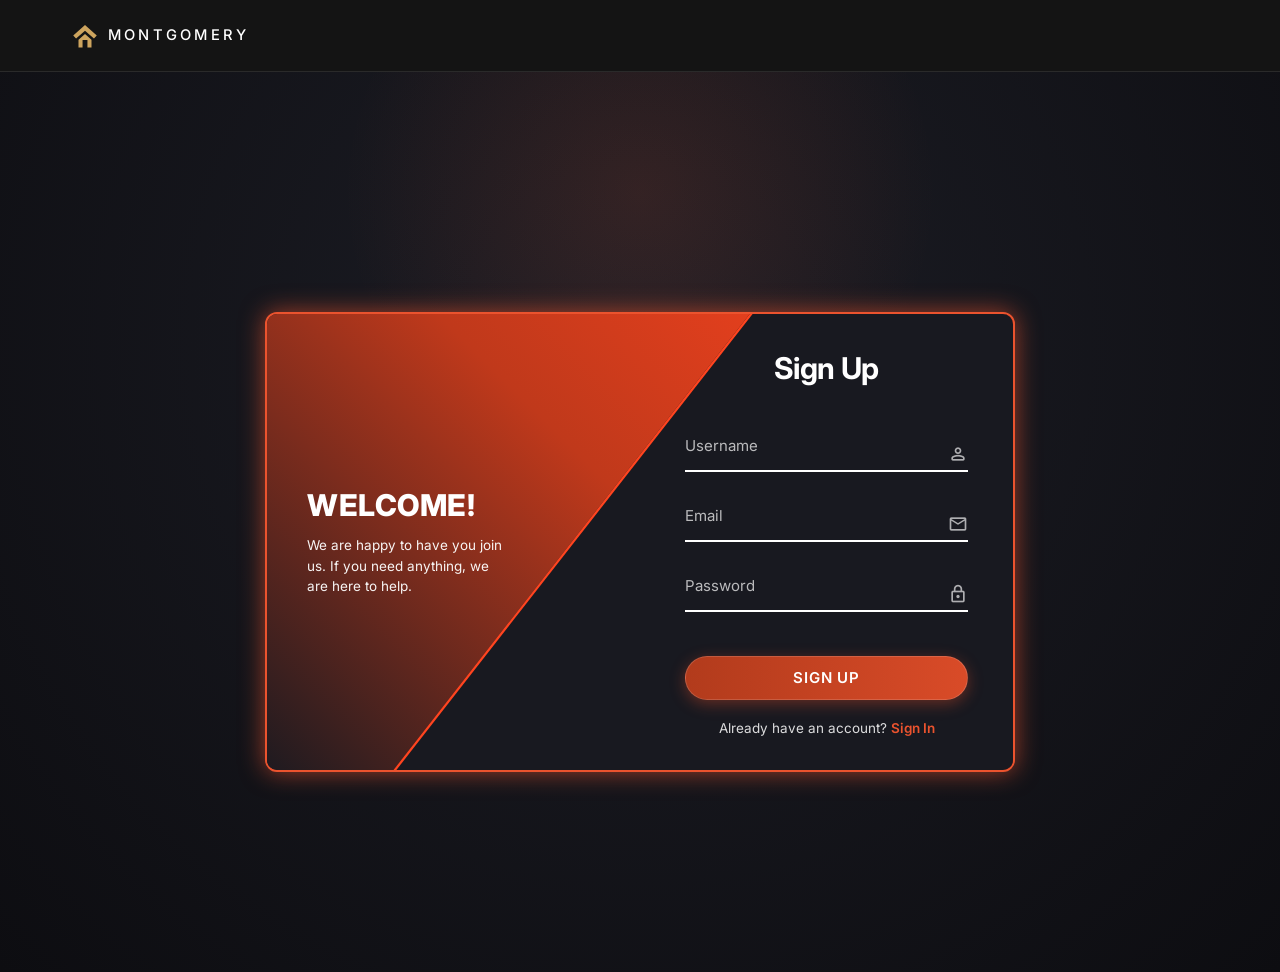
==== register.html @ bc8c0c52 "feat(auth): integrate animated dual-panel authentication into signin and register pages" ====
<!doctype html>
<html lang="en">
  <head>
    <meta charset="UTF-8" />
    <meta name="author" content="Sauryaman Bisen">
    <meta name="viewport" content="width=device-width, initial-scale=1.0" />
    <meta name="description" content="Create your MONTGOMERY account to save properties, contact agents, and list your own properties.">
    <title>Register | MONTGOMERY</title>
    <link rel="shortcut icon" href="./favicon.svg" type="image/svg+xml">
    <link rel="preconnect" href="https://fonts.googleapis.com" />
    <link rel="preconnect" href="https://fonts.gstatic.com" crossorigin />
    <link href="https://fonts.googleapis.com/css2?family=Inter:wght@300;400;500;600;700;800&family=Playfair+Display:wght@400;500;600;700&display=swap" rel="stylesheet"/>
    <link rel="stylesheet" href="https://fonts.googleapis.com/css2?family=Material+Symbols+Rounded:opsz,wght,FILL,GRAD@24,400,0..1,0" />
    <link rel="stylesheet" href="./assets/css/style.css">
  </head>
  <body class="auth-page">

    <header class="header header-auth">
      <div class="container header-container">
        <a href="index.html" class="logo" aria-label="MONTGOMERY Home">
          <svg class="logo-icon" viewBox="0 0 32 32" fill="none" xmlns="http://www.w3.org/2000/svg" aria-hidden="true">
            <path d="M16 2.5 L30.5 15.5 L27 19 L16 9.5 L5 19 L1.5 15.5 Z" fill="currentColor"/>
            <path d="M16 13.5 L24 20.5 V30 H19 V21 H13 V30 H8 V20.5 Z" fill="currentColor"/>
          </svg>
          <span class="logo-text">MONTGOMERY</span>
        </a>
      </div>
    </header>

    <main class="auth-page-animated">
      <div class="container active animated-auth-box" id="animatedAuthBox">
        <!-- Curved background shapes (Red-orange diagonal glow) -->
        <div class="curved-shape" aria-hidden="true"></div>
        <div class="curved-shape2" aria-hidden="true"></div>

        <!-- LOGIN FORM (Left Panel) -->
        <div class="form-box Login">
          <h2 class="animation" style="--D:0; --li:21; --S:0;">Login</h2>
          <form id="animatedLoginForm" novalidate>
            <div class="input-box animation" style="--D:1; --li:20; --S:1;">
              <input type="text" id="animatedLoginUser" required autocomplete="username">
              <label for="animatedLoginUser">Username</label>
              <span class="material-symbols-rounded input-ico" aria-hidden="true">person</span>
            </div>

            <div class="input-box animation" style="--D:2; --li:19; --S:2;">
              <input type="password" id="animatedLoginPass" required autocomplete="current-password">
              <label for="animatedLoginPass">Password</label>
              <span class="material-symbols-rounded input-ico" aria-hidden="true">lock</span>
            </div>

            <div class="animated-auth-feedback" id="animatedLoginFeedback"></div>

            <button type="submit" class="btn animation" id="animatedLoginBtn" style="--D:3; --li:18; --S:3;">
              <span class="btn-text">Login</span>
              <span class="btn-loader" style="display:none;"></span>
            </button>

              <div class="regi-link animation" style="--D:4; --li:17; --S:4;">
                <p>Don't have an account? <a href="#" class="SignUpLink" id="toggleToRegister">Sign Up</a></p>
              </div>
            </form>
        </div>

        <!-- LOGIN INFO (Right Panel) -->
        <div class="info-content Login">
          <h2 class="animation" style="--D:0; --li:21; --S:0;">WELCOME<br>BACK!</h2>
          <p class="animation" style="--D:1; --li:20; --S:1;">We are happy to have you with us again. If you need anything, we are here to help.</p>
        </div>

        <!-- REGISTER FORM (Right Panel) -->
        <div class="form-box Register">
          <h2 class="animation" style="--li:17; --D:0; --S:0;">Sign Up</h2>
          <form id="animatedRegisterForm" novalidate>
            <div class="input-box animation" style="--li:18; --D:1; --S:1;">
              <input type="text" id="animatedRegUser" required autocomplete="name">
              <label for="animatedRegUser">Username</label>
              <span class="material-symbols-rounded input-ico" aria-hidden="true">person</span>
            </div>

            <div class="input-box animation" style="--li:19; --D:2; --S:2;">
              <input type="email" id="animatedRegEmail" required autocomplete="email">
              <label for="animatedRegEmail">Email</label>
              <span class="material-symbols-rounded input-ico" aria-hidden="true">mail</span>
            </div>

            <div class="input-box animation" style="--li:20; --D:3; --S:3;">
              <input type="password" id="animatedRegPass" required autocomplete="new-password">
              <label for="animatedRegPass">Password</label>
              <span class="material-symbols-rounded input-ico" aria-hidden="true">lock</span>
            </div>

            <div class="animated-auth-feedback" id="animatedRegFeedback"></div>

            <button type="submit" class="btn animation" id="animatedRegBtn" style="--li:21; --D:4; --S:4;">
              <span class="btn-text">Sign Up</span>
              <span class="btn-loader" style="display:none;"></span>
            </button>

            <div class="regi-link animation" style="--li:22; --D:5; --S:5;">
              <p>Already have an account? <a href="#" class="SignInLink" id="toggleToLogin">Sign In</a></p>
            </div>
          </form>
        </div>

        <!-- REGISTER INFO (Left Panel) -->
        <div class="info-content Register">
          <h2 class="animation" style="--li:17; --D:0; --S:0;">WELCOME!</h2>
          <p class="animation" style="--li:18; --D:1; --S:1;">We are happy to have you join us. If you need anything, we are here to help.</p>
        </div>

      </div>
    </main>

    <script src="./assets/js/auth.js"></script>
  </body>
</html>
---- assets/css/style.css ----
/*-----------------------------------*\
  #style.css — MONTGOMERY Real Estate
\*-----------------------------------*/

/**
 * MONTGOMERY Premium Real Estate Website
 * Built by Sauryaman Bisen
 */



/*-----------------------------------*\
  #CUSTOM PROPERTIES
\*-----------------------------------*/

:root {
  /* BRAND COLORS */
  --color-bg-primary: #0d0d0d;
  --color-bg-secondary: #141414;
  --color-bg-card: #1a1a1a;
  --color-bg-card-hover: #222222;
  --color-bg-elevated: #1e1e1e;

  --color-gold: #cda45e;
  --color-gold-light: #dfba78;
  --color-gold-dark: #b88f48;
  --color-champagne: #eddab2;

  --color-text-primary: #f5f0e8;
  --color-text-secondary: #a0a0a0;
  --color-text-muted: #666666;
  --color-text-inverse: #0d0d0d;

  --color-border: #2a2a2a;
  --color-border-light: #333333;

  --color-success: #4caf50;
  --color-error: #ef5350;
  --color-warning: #ff9800;

  /* TYPOGRAPHY */
  --font-primary: 'Inter', -apple-system, BlinkMacSystemFont, 'Segoe UI', sans-serif;
  --font-display: 'Playfair Display', Georgia, serif;

  --fs-hero: clamp(2.8rem, 5vw, 4.5rem);
  --fs-h1: clamp(2rem, 3.5vw, 3rem);
  --fs-h2: clamp(1.8rem, 3vw, 2.5rem);
  --fs-h3: clamp(1.2rem, 2vw, 1.5rem);
  --fs-body: 1rem;
  --fs-small: 0.875rem;
  --fs-xs: 0.75rem;

  --lh-tight: 1.2;
  --lh-normal: 1.6;
  --lh-relaxed: 1.8;

  --fw-light: 300;
  --fw-regular: 400;
  --fw-medium: 500;
  --fw-semibold: 600;
  --fw-bold: 700;
  --fw-extrabold: 800;

  --ls-tight: -0.02em;
  --ls-normal: 0;
  --ls-wide: 0.05em;
  --ls-wider: 0.1em;

  /* SPACING */
  --space-xs: 0.25rem;
  --space-sm: 0.5rem;
  --space-md: 1rem;
  --space-lg: 1.5rem;
  --space-xl: 2rem;
  --space-2xl: 3rem;
  --space-3xl: 4rem;
  --space-4xl: 6rem;
  --space-5xl: 8rem;

  /* BORDER RADIUS */
  --radius-sm: 6px;
  --radius-md: 10px;
  --radius-lg: 16px;
  --radius-xl: 24px;
  --radius-full: 9999px;

  /* SHADOWS */
  --shadow-sm: 0 2px 8px rgba(0,0,0,0.3);
  --shadow-md: 0 4px 16px rgba(0,0,0,0.4);
  --shadow-lg: 0 8px 32px rgba(0,0,0,0.5);
  --shadow-gold: 0 4px 20px rgba(201,168,76,0.3);

  /* TRANSITIONS */
  --transition-fast: 200ms ease;
  --transition-normal: 350ms ease;
  --transition-slow: 500ms cubic-bezier(0.4, 0, 0.2, 1);

  /* LAYOUT */
  --header-height: 72px;
  --container-max: 1280px;
  --container-narrow: 720px;
}



/*-----------------------------------*\
  #RESET & BASE
\*-----------------------------------*/

*,
*::before,
*::after {
  margin: 0;
  padding: 0;
  box-sizing: border-box;
}

li { list-style: none; }

a {
  color: inherit;
  text-decoration: none;
}

img {
  display: block;
  max-width: 100%;
  height: auto;
}

input, button, select, textarea {
  font: inherit;
  color: inherit;
  background: none;
  border: none;
  outline: none;
}

button { cursor: pointer; }

select {
  appearance: none;
  -webkit-appearance: none;
}

html {
  font-family: var(--font-primary);
  scroll-behavior: smooth;
  -webkit-font-smoothing: antialiased;
  -moz-osx-font-smoothing: grayscale;
  overflow-x: hidden;
  max-width: 100%;
}

body {
  background-color: var(--color-bg-primary);
  color: var(--color-text-primary);
  font-size: var(--fs-body);
  line-height: var(--lh-normal);
  overflow-x: hidden;
  max-width: 100%;
  min-height: 100vh;
  min-height: 100dvh;
}

/* Scrollbar */
::-webkit-scrollbar { width: 8px; }
::-webkit-scrollbar-track { background: var(--color-bg-secondary); }
::-webkit-scrollbar-thumb {
  background: var(--color-border-light);
  border-radius: 4px;
}
::-webkit-scrollbar-thumb:hover { background: var(--color-text-muted); }

/* Focus styles */
:focus-visible {
  outline: 2px solid var(--color-gold);
  outline-offset: 2px;
}

/* Reduced motion */
@media (prefers-reduced-motion: reduce) {
  *, *::before, *::after {
    animation-duration: 0.01ms !important;
    animation-iteration-count: 1 !important;
    transition-duration: 0.01ms !important;
  }
  html { scroll-behavior: auto; }
}



/*-----------------------------------*\
  #UTILITIES
\*-----------------------------------*/

.container {
  max-width: var(--container-max);
  width: 100%;
  margin-inline: auto;
  padding-inline: clamp(1.5rem, 6.45vw, 4.5rem);
}

.gold-text { color: var(--color-gold); }

.section-subtitle {
  color: var(--color-gold);
  font-size: var(--fs-small);
  font-weight: var(--fw-semibold);
  letter-spacing: var(--ls-wider);
  text-transform: uppercase;
  margin-bottom: var(--space-sm);
}

.section-title {
  font-family: var(--font-display);
  font-size: var(--fs-h2);
  font-weight: var(--fw-bold);
  line-height: var(--lh-tight);
  color: var(--color-text-primary);
}

.section-header {
  margin-bottom: var(--space-3xl);
}

.section-header-center {
  text-align: center;
}

.demo-notice {
  font-size: var(--fs-xs);
  color: var(--color-text-muted);
  font-style: italic;
  margin-top: var(--space-lg);
}

.material-symbols-rounded {
  display: block;
  width: 1em;
  height: 1em;
  font-size: 24px;
  overflow: hidden;
  font-variation-settings: 'FILL' 0, 'wght' 400, 'GRAD' 0, 'opsz' 24;
}



/*-----------------------------------*\
  #BUTTONS
\*-----------------------------------*/

.btn {
  display: inline-flex;
  align-items: center;
  justify-content: center;
  gap: var(--space-sm);
  padding: 14px 32px;
  border-radius: var(--radius-full);
  font-size: var(--fs-small);
  font-weight: var(--fw-semibold);
  letter-spacing: var(--ls-wide);
  transition: all var(--transition-normal);
  white-space: nowrap;
  cursor: pointer;
  text-transform: uppercase;
}

.btn-primary {
  background: var(--color-gold);
  color: var(--color-text-inverse);
}

.btn-primary:hover {
  background: var(--color-gold-light);
  box-shadow: var(--shadow-gold);
  transform: translateY(-1px);
}

.btn-primary:active {
  background: var(--color-gold-dark);
  transform: translateY(0);
}

.btn-outline {
  background: transparent;
  color: var(--color-text-primary);
  border: 1px solid var(--color-border-light);
}

.btn-outline:hover {
  border-color: var(--color-gold);
  color: var(--color-gold);
}

.btn-full { width: 100%; }

.btn-loader {
  width: 18px;
  height: 18px;
  border: 2px solid transparent;
  border-top-color: currentColor;
  border-radius: 50%;
  animation: spin 0.6s linear infinite;
}

@keyframes spin {
  to { transform: rotate(360deg); }
}



/*-----------------------------------*\
  #HEADER
\*-----------------------------------*/

.header {
  position: fixed;
  top: 0;
  left: 0;
  width: 100%;
  height: var(--header-height);
  z-index: 1002;
  transition: background var(--transition-normal), box-shadow var(--transition-normal);
}

.header.scrolled {
  background: rgba(13, 13, 13, 0.95);
  backdrop-filter: blur(20px);
  -webkit-backdrop-filter: blur(20px);
  box-shadow: 0 1px 0 var(--color-border);
}

.header-container {
  display: flex;
  align-items: center;
  justify-content: space-between;
  height: 100%;
  gap: var(--space-md);
  position: relative;
}

.logo {
  display: flex;
  align-items: center;
  gap: 10px;
  color: var(--color-gold);
  flex-shrink: 0;
  z-index: 10;
  text-decoration: none;
}

.logo-icon {
  width: 26px;
  height: 26px;
  color: var(--color-gold);
  flex-shrink: 0;
}

.logo-text {
  font-family: var(--font-primary);
  font-size: 0.92rem;
  font-weight: 500;
  letter-spacing: 0.22em;
  color: #ffffff;
  white-space: nowrap;
}

/* Navbar */
.navbar {
  display: flex;
  align-items: center;
  justify-content: flex-end;
  flex: 1;
  gap: clamp(1rem, 1.8vw, 2.2rem);
  white-space: nowrap;
}

.navbar-list {
  display: flex;
  align-items: center;
  gap: clamp(1.6rem, 2.5vw, 2.8rem);
  list-style: none;
  margin: 0;
  padding: 0;
  position: absolute;
  left: 50%;
  transform: translateX(-50%);
}

.nav-link {
  font-family: var(--font-primary);
  font-size: 0.82rem;
  font-weight: 600;
  color: rgba(255, 255, 255, 0.9);
  letter-spacing: 0.16em;
  text-transform: uppercase;
  transition: color var(--transition-fast);
  padding: 6px 0;
  position: relative;
  text-decoration: none;
  display: inline-block;
}

.nav-link::after {
  content: '';
  position: absolute;
  bottom: -6px;
  left: 50%;
  transform: translateX(-50%);
  width: 0;
  height: 2px;
  background: var(--color-gold);
  transition: width var(--transition-normal);
}

.nav-link:hover,
.nav-link.active {
  color: var(--color-gold);
}

.nav-link:hover::after,
.nav-link.active::after {
  width: 100%;
}

.nav-link.active::after {
  width: 100%;
}

.navbar-actions {
  display: flex;
  align-items: center;
  gap: 0.75rem;
}

.nav-action-link {
  font-family: var(--font-primary);
  font-size: 0.78rem;
  font-weight: 500;
  color: rgba(255, 255, 255, 0.88);
  transition: color var(--transition-fast);
  text-decoration: none;
  white-space: nowrap;
}

.nav-action-link:hover {
  color: var(--color-gold);
}

.nav-action-divider {
  color: rgba(205, 164, 94, 0.55);
  font-size: 0.8rem;
  user-select: none;
  margin: 0 1px;
}

.navbar-contact {
  display: flex;
  align-items: center;
  gap: 0.35rem;
}

.nav-contact-btn {
  display: flex;
  align-items: center;
  justify-content: center;
  width: 32px;
  height: 32px;
  border-radius: var(--radius-full);
  color: rgba(255, 255, 255, 0.85);
  transition: all var(--transition-fast);
  text-decoration: none;
  flex-shrink: 0;
}

.nav-contact-icon {
  width: 18px;
  height: 18px;
  flex-shrink: 0;
}

.nav-contact-btn:hover {
  color: var(--color-gold);
  background: rgba(205, 164, 94, 0.12);
}

.mobile-contact-label {
  display: none;
}

.navbar-backdrop {
  display: none;
}

/* Mobile menu toggle */
.nav-toggle-btn {
  display: none;
  align-items: center;
  justify-content: center;
  width: 44px;
  height: 44px;
  color: var(--color-text-primary);
  z-index: 10;
}

.nav-toggle-btn .close { display: none; }
.nav-toggle-btn.active .open { display: none; }
.nav-toggle-btn.active .close { display: block; }



/*-----------------------------------*\
  #HERO
\*-----------------------------------*/

.hero {
  position: relative;
  min-height: 100vh;
  min-height: 100dvh;
  display: flex;
  align-items: center;
  overflow: hidden;
}

.hero-bg {
  position: absolute;
  inset: 0;
  z-index: 0;
}

.hero-bg-img {
  width: 100%;
  height: 100%;
  object-fit: cover;
  object-position: center right;
}

.hero-overlay {
  position: absolute;
  inset: 0;
  background: 
    linear-gradient(180deg, rgba(8, 10, 15, 0.45) 0%, rgba(8, 10, 15, 0.1) 20%, transparent 35%),
    linear-gradient(90deg, rgba(8, 10, 15, 0.72) 0%, rgba(8, 10, 15, 0.5) 35%, rgba(8, 10, 15, 0.18) 65%, transparent 88%);
  pointer-events: none;
}

.hero-container {
  position: relative;
  z-index: 1;
  width: 100%;
  padding-top: calc(var(--header-height) + clamp(2rem, 5vh, 4.5rem));
  padding-bottom: clamp(3rem, 7vh, 6rem);
}

.hero-content {
  max-width: 660px;
}

.hero-accent-line {
  width: 52px;
  height: 3px;
  background-color: var(--color-gold);
  margin-bottom: 24px;
  animation: fadeInUp 0.8s ease forwards;
}

.hero-title {
  font-family: var(--font-display);
  font-size: clamp(2.6rem, 5.2vw, 4.85rem);
  font-weight: 400;
  line-height: 1.12;
  letter-spacing: -0.015em;
  color: #ffffff;
  margin-bottom: 24px;
  animation: fadeInUp 0.8s ease forwards;
}

.hero-title .gold-text em,
.hero-title em {
  font-family: var(--font-display);
  font-style: italic;
  font-weight: 400;
  color: var(--color-gold);
}

.hero-description {
  font-family: var(--font-primary);
  font-size: clamp(0.95rem, 1.25vw, 1.125rem);
  font-weight: 400;
  color: rgba(255, 255, 255, 0.88);
  line-height: 1.6;
  max-width: 440px;
  margin-bottom: 34px;
  animation: fadeInUp 0.8s 0.2s ease both;
}

.hero-actions {
  display: flex;
  align-items: center;
  gap: var(--space-md);
  flex-wrap: wrap;
  animation: fadeInUp 0.8s 0.35s ease both;
}

#explorePropertiesBtn {
  display: inline-flex;
  align-items: center;
  justify-content: center;
  gap: 10px;
  background-color: var(--color-gold);
  color: #352815;
  padding: 14px 34px;
  border-radius: var(--radius-full);
  font-size: 0.82rem;
  font-weight: 600;
  letter-spacing: 0.16em;
  text-transform: uppercase;
  border: none;
  box-shadow: 0 4px 18px rgba(0, 0, 0, 0.35);
  transition: all var(--transition-normal);
  text-decoration: none;
}

#explorePropertiesBtn:hover {
  background-color: var(--color-gold-light);
  color: #241a0b;
  transform: translateY(-2px);
  box-shadow: 0 8px 24px rgba(205, 164, 94, 0.4);
}

#explorePropertiesBtn svg {
  width: 17px;
  height: 17px;
  color: inherit;
  transition: transform var(--transition-fast);
}

#explorePropertiesBtn:hover svg {
  transform: translateX(4px);
}

.hero-scroll-indicator {
  position: absolute;
  bottom: 22px;
  left: 50%;
  transform: translateX(-50%);
  z-index: 2;
  display: flex;
  flex-direction: column;
  align-items: center;
  gap: 5px;
  cursor: pointer;
  text-decoration: none;
  animation: fadeInUp 0.8s 0.5s ease both;
}

.hero-scroll-pill {
  width: 18px;
  height: 30px;
  border: 1.5px solid var(--color-gold);
  border-radius: 12px;
  display: flex;
  flex-direction: column;
  align-items: center;
  justify-content: flex-start;
  padding-top: 5px;
  gap: 3px;
  background: rgba(13, 13, 13, 0.2);
  backdrop-filter: blur(2px);
  transition: border-color var(--transition-fast), box-shadow var(--transition-fast);
}

.hero-scroll-dot {
  width: 2.5px;
  height: 4px;
  background-color: var(--color-gold);
  border-radius: 2px;
  animation: scrollDotPulse 2s ease-in-out infinite;
}

.hero-scroll-dot-subtle {
  width: 2.5px;
  height: 3px;
  background-color: rgba(205, 164, 94, 0.6);
  border-radius: 2px;
}

.hero-scroll-stem {
  width: 1.5px;
  height: 14px;
  background-color: var(--color-gold);
  border-radius: 1px;
}

.hero-scroll-indicator:hover .hero-scroll-pill {
  border-color: var(--color-gold-light);
  box-shadow: 0 0 10px rgba(205, 164, 94, 0.4);
}

@keyframes scrollDotPulse {
  0%, 100% {
    opacity: 1;
    transform: translateY(0);
  }
  50% {
    opacity: 0.3;
    transform: translateY(4px);
  }
}

@keyframes fadeInUp {
  from {
    opacity: 0;
    transform: translateY(24px);
  }
  to {
    opacity: 1;
    transform: translateY(0);
  }
}



/*-----------------------------------*\
  #SEARCH
\*-----------------------------------*/

.search-section {
  position: relative;
  z-index: 5;
  margin-top: 0;
  padding: var(--space-4xl) 0;
  background-color: var(--color-bg-primary);
  border-bottom: 1px solid rgba(255, 255, 255, 0.05);
  scroll-margin-top: calc(var(--header-height) + 16px);
}

.search-bar {
  display: flex;
  align-items: flex-end;
  gap: var(--space-md);
  background: var(--color-bg-card);
  border: 1px solid var(--color-border);
  border-radius: var(--radius-lg);
  padding: var(--space-lg) var(--space-xl);
  box-shadow: var(--shadow-lg);
}

.search-group {
  flex: 1;
  min-width: 0;
}

.search-label {
  display: block;
  font-size: var(--fs-xs);
  font-weight: var(--fw-semibold);
  color: var(--color-text-secondary);
  text-transform: uppercase;
  letter-spacing: var(--ls-wider);
  margin-bottom: var(--space-xs);
}

.search-input,
.search-select {
  width: 100%;
  padding: 10px 0;
  font-size: var(--fs-small);
  color: var(--color-text-primary);
  background: transparent;
  border-bottom: 1px solid var(--color-border);
  transition: border-color var(--transition-fast);
}

.search-input::placeholder { color: var(--color-text-muted); }

.search-input:focus,
.search-select:focus {
  border-bottom-color: var(--color-gold);
}

.search-select option {
  background: var(--color-bg-card);
  color: var(--color-text-primary);
}

.search-divider {
  width: 1px;
  height: 48px;
  background: var(--color-border);
  flex-shrink: 0;
}

.search-group-price { min-width: 160px; }

.search-price-inputs {
  display: flex;
  align-items: center;
  gap: var(--space-xs);
}

.search-price {
  width: 50% !important;
  text-align: center;
}

.price-separator {
  color: var(--color-text-muted);
  flex-shrink: 0;
}

.search-actions {
  display: flex;
  align-items: center;
  gap: var(--space-sm);
  flex-shrink: 0;
}

.btn-search {
  padding: 12px 28px;
}

.btn-clear {
  display: flex;
  align-items: center;
  justify-content: center;
  width: 44px;
  height: 44px;
  border-radius: var(--radius-full);
  color: var(--color-text-muted);
  transition: all var(--transition-fast);
}

.btn-clear:hover {
  color: var(--color-error);
  background: rgba(239,83,80,0.1);
}

/* Hide number input spinners */
input[type=number]::-webkit-inner-spin-button,
input[type=number]::-webkit-outer-spin-button {
  -webkit-appearance: none;
  margin: 0;
}
input[type=number] { -moz-appearance: textfield; }



/*-----------------------------------*\
  #PROPERTIES
\*-----------------------------------*/

.properties-section {
  padding: var(--space-4xl) 0;
}

.property-filters {
  display: flex;
  align-items: center;
  gap: var(--space-sm);
  margin-bottom: var(--space-2xl);
  flex-wrap: wrap;
}

.filter-btn {
  padding: 10px 24px;
  border-radius: var(--radius-full);
  font-size: var(--fs-small);
  font-weight: var(--fw-medium);
  color: var(--color-text-secondary);
  border: 1px solid var(--color-border);
  transition: all var(--transition-fast);
  white-space: nowrap;
}

.filter-btn:hover {
  color: var(--color-text-primary);
  border-color: var(--color-text-muted);
}

.filter-btn.active {
  background: var(--color-gold);
  color: var(--color-text-inverse);
  border-color: var(--color-gold);
}

.property-grid {
  display: grid;
  grid-template-columns: repeat(auto-fill, minmax(320px, 1fr));
  gap: var(--space-xl);
}

/* Property Card */
.property-card {
  background: var(--color-bg-card);
  border: 1px solid var(--color-border);
  border-radius: var(--radius-lg);
  overflow: hidden;
  transition: all var(--transition-normal);
  cursor: pointer;
}

.property-card:hover {
  border-color: var(--color-border-light);
  transform: translateY(-4px);
  box-shadow: var(--shadow-md);
}

.property-card-image {
  position: relative;
  aspect-ratio: 16/11;
  overflow: hidden;
}

.property-card-image img {
  width: 100%;
  height: 100%;
  object-fit: cover;
  transition: transform var(--transition-slow);
}

.property-card:hover .property-card-image img {
  transform: scale(1.05);
}

.property-badge {
  position: absolute;
  top: var(--space-md);
  left: var(--space-md);
  padding: 4px 12px;
  border-radius: var(--radius-full);
  font-size: var(--fs-xs);
  font-weight: var(--fw-semibold);
  text-transform: uppercase;
  letter-spacing: var(--ls-wide);
}

.badge-sale {
  background: var(--color-gold);
  color: var(--color-text-inverse);
}

.badge-rent {
  background: rgba(76, 175, 80, 0.9);
  color: white;
}

.property-favorite {
  position: absolute;
  top: var(--space-md);
  right: var(--space-md);
  width: 36px;
  height: 36px;
  border-radius: var(--radius-full);
  background: rgba(0,0,0,0.5);
  backdrop-filter: blur(8px);
  display: flex;
  align-items: center;
  justify-content: center;
  color: white;
  transition: all var(--transition-fast);
}

.property-favorite:hover {
  background: var(--color-error);
  transform: scale(1.1);
}

.property-favorite.saved {
  background: var(--color-error);
}

.property-favorite .material-symbols-rounded {
  font-size: 20px;
}

.property-card-body {
  padding: var(--space-lg);
}

.property-price {
  font-size: 1.25rem;
  font-weight: var(--fw-bold);
  color: var(--color-gold);
  margin-bottom: var(--space-xs);
}

.property-price-period {
  font-size: var(--fs-small);
  font-weight: var(--fw-regular);
  color: var(--color-text-muted);
}

.property-name {
  font-size: var(--fs-body);
  font-weight: var(--fw-semibold);
  color: var(--color-text-primary);
  margin-bottom: var(--space-xs);
  white-space: nowrap;
  overflow: hidden;
  text-overflow: ellipsis;
}

.property-location {
  display: flex;
  align-items: center;
  gap: 4px;
  font-size: var(--fs-small);
  color: var(--color-text-muted);
  margin-bottom: var(--space-lg);
}

.property-location .material-symbols-rounded {
  font-size: 16px;
  color: var(--color-gold);
}

.property-meta {
  display: flex;
  align-items: center;
  gap: var(--space-lg);
  padding-top: var(--space-md);
  border-top: 1px solid var(--color-border);
}

.property-meta-item {
  display: flex;
  align-items: center;
  gap: 6px;
  font-size: var(--fs-small);
  color: var(--color-text-secondary);
}

.property-meta-item .material-symbols-rounded {
  font-size: 18px;
  color: var(--color-text-muted);
}

/* Empty state */
.property-empty {
  text-align: center;
  padding: var(--space-4xl) var(--space-xl);
}

.empty-icon {
  font-size: 64px;
  color: var(--color-text-muted);
  margin-bottom: var(--space-lg);
}

.empty-title {
  font-size: var(--fs-h3);
  font-weight: var(--fw-semibold);
  margin-bottom: var(--space-sm);
}

.empty-description {
  color: var(--color-text-secondary);
  margin-bottom: var(--space-xl);
}



/*-----------------------------------*\
  #CATEGORIES
\*-----------------------------------*/

.categories-section {
  padding: var(--space-4xl) 0;
  background: var(--color-bg-secondary);
}

.categories-grid {
  display: grid;
  grid-template-columns: repeat(auto-fit, minmax(250px, 1fr));
  gap: var(--space-xl);
}

.category-card {
  display: flex;
  flex-direction: column;
  align-items: center;
  text-align: center;
  padding: var(--space-2xl) var(--space-xl);
  background: var(--color-bg-card);
  border: 1px solid var(--color-border);
  border-radius: var(--radius-lg);
  transition: all var(--transition-normal);
}

.category-card:hover {
  border-color: var(--color-gold);
  transform: translateY(-4px);
  box-shadow: var(--shadow-gold);
}

.category-icon {
  width: 64px;
  height: 64px;
  display: flex;
  align-items: center;
  justify-content: center;
  border-radius: var(--radius-lg);
  background: rgba(201,168,76,0.1);
  margin-bottom: var(--space-lg);
  transition: background var(--transition-normal);
}

.category-card:hover .category-icon {
  background: rgba(201,168,76,0.2);
}

.category-icon .material-symbols-rounded {
  font-size: 28px;
  color: var(--color-gold);
}

.category-title {
  font-size: var(--fs-body);
  font-weight: var(--fw-semibold);
  margin-bottom: var(--space-xs);
}

.category-count {
  font-size: var(--fs-small);
  color: var(--color-text-muted);
}



/*-----------------------------------*\
  #FEATURES
\*-----------------------------------*/

.features-section {
  padding: var(--space-5xl) 0;
}

.features-grid {
  display: grid;
  grid-template-columns: repeat(auto-fit, minmax(260px, 1fr));
  gap: var(--space-xl);
}

.feature-card {
  text-align: center;
  padding: var(--space-2xl) var(--space-lg);
  border-radius: var(--radius-lg);
  transition: all var(--transition-normal);
}

.feature-card:hover {
  background: var(--color-bg-card);
}

.feature-icon {
  width: 56px;
  height: 56px;
  display: flex;
  align-items: center;
  justify-content: center;
  margin: 0 auto var(--space-lg);
  border-radius: var(--radius-full);
  background: rgba(201,168,76,0.1);
  border: 1px solid rgba(201,168,76,0.2);
}

.feature-icon .material-symbols-rounded {
  font-size: 24px;
  color: var(--color-gold);
}

.feature-title {
  font-size: var(--fs-body);
  font-weight: var(--fw-semibold);
  margin-bottom: var(--space-sm);
}

.feature-description {
  font-size: var(--fs-small);
  color: var(--color-text-secondary);
  line-height: var(--lh-relaxed);
}



/*-----------------------------------*\
  #AGENTS
\*-----------------------------------*/

.agents-section {
  padding: var(--space-4xl) 0;
  background: var(--color-bg-secondary);
}

.agents-grid {
  display: grid;
  grid-template-columns: repeat(auto-fill, minmax(280px, 1fr));
  gap: var(--space-xl);
}

.agent-card {
  background: var(--color-bg-card);
  border: 1px solid var(--color-border);
  border-radius: var(--radius-lg);
  padding: var(--space-xl);
  text-align: center;
  transition: all var(--transition-normal);
}

.agent-card:hover {
  border-color: var(--color-border-light);
  transform: translateY(-2px);
}

.agent-avatar {
  width: 80px;
  height: 80px;
  border-radius: var(--radius-full);
  object-fit: cover;
  margin: 0 auto var(--space-lg);
  border: 2px solid var(--color-border);
}

.agent-name {
  font-size: var(--fs-body);
  font-weight: var(--fw-semibold);
  margin-bottom: var(--space-xs);
}

.agent-role {
  font-size: var(--fs-small);
  color: var(--color-gold);
  margin-bottom: var(--space-md);
}

.agent-bio {
  font-size: var(--fs-small);
  color: var(--color-text-secondary);
  line-height: var(--lh-relaxed);
  margin-bottom: var(--space-lg);
}

.agent-contact-btn {
  display: inline-flex;
  align-items: center;
  gap: var(--space-sm);
  padding: 10px 24px;
  border-radius: var(--radius-full);
  border: 1px solid var(--color-border);
  font-size: var(--fs-small);
  color: var(--color-text-secondary);
  transition: all var(--transition-fast);
}

.agent-contact-btn:hover {
  border-color: var(--color-gold);
  color: var(--color-gold);
}

.agent-contact-btn .material-symbols-rounded {
  font-size: 18px;
}



/*-----------------------------------*\
  #CTA
\*-----------------------------------*/

.cta-section {
  padding: var(--space-5xl) 0;
  background: linear-gradient(135deg, var(--color-bg-secondary) 0%, var(--color-bg-primary) 100%);
  border-top: 1px solid var(--color-border);
  border-bottom: 1px solid var(--color-border);
}

.cta-container {
  text-align: center;
  max-width: var(--container-narrow);
}

.cta-title {
  font-family: var(--font-display);
  font-size: var(--fs-h1);
  font-weight: var(--fw-bold);
  line-height: var(--lh-tight);
  margin-bottom: var(--space-lg);
}

.cta-description {
  color: var(--color-text-secondary);
  font-size: clamp(0.95rem, 1.2vw, 1.1rem);
  line-height: var(--lh-relaxed);
  margin-bottom: var(--space-2xl);
  max-width: 520px;
  margin-inline: auto;
}

.cta-actions {
  display: flex;
  align-items: center;
  justify-content: center;
  gap: var(--space-lg);
  flex-wrap: wrap;
}



/*-----------------------------------*\
  #FOOTER
\*-----------------------------------*/

.footer {
  padding: var(--space-4xl) 0 var(--space-xl);
  background: var(--color-bg-secondary);
  border-top: 1px solid var(--color-border);
}

.footer-grid {
  display: grid;
  grid-template-columns: 2fr 1fr 1fr 1fr;
  gap: var(--space-3xl);
  margin-bottom: var(--space-3xl);
}

.footer-logo {
  margin-bottom: var(--space-lg);
}

.footer-description {
  font-size: var(--fs-small);
  color: var(--color-text-secondary);
  line-height: var(--lh-relaxed);
  max-width: 320px;
}

.footer-heading {
  font-size: var(--fs-small);
  font-weight: var(--fw-semibold);
  color: var(--color-text-primary);
  text-transform: uppercase;
  letter-spacing: var(--ls-wider);
  margin-bottom: var(--space-lg);
}

.footer-links {
  display: flex;
  flex-direction: column;
  gap: var(--space-md);
}

.footer-links a {
  font-size: var(--fs-small);
  color: var(--color-text-secondary);
  transition: color var(--transition-fast);
}

.footer-links a:hover { color: var(--color-gold); }

.footer-bottom {
  display: flex;
  align-items: center;
  justify-content: space-between;
  padding-top: var(--space-xl);
  border-top: 1px solid var(--color-border);
}

.footer-copyright {
  font-size: var(--fs-xs);
  color: var(--color-text-muted);
}

.footer-socials {
  display: flex;
  align-items: center;
  gap: var(--space-md);
}

.social-link {
  display: flex;
  align-items: center;
  justify-content: center;
  width: 36px;
  height: 36px;
  border-radius: var(--radius-full);
  color: var(--color-text-muted);
  transition: all var(--transition-fast);
}

.social-link:hover {
  color: var(--color-gold);
  background: rgba(201,168,76,0.1);
}



/*-----------------------------------*\
  #PROPERTY MODAL
\*-----------------------------------*/

.modal-overlay {
  position: fixed;
  inset: 0;
  z-index: 2000;
  background: rgba(0,0,0,0.8);
  backdrop-filter: blur(8px);
  display: flex;
  align-items: center;
  justify-content: center;
  padding: var(--space-xl);
  overflow-y: auto;
  animation: fadeIn 0.3s ease;
}

.modal-container {
  position: relative;
  width: 100%;
  max-width: 900px;
  max-height: 90vh;
  background: var(--color-bg-card);
  border: 1px solid var(--color-border);
  border-radius: var(--radius-lg);
  overflow-y: auto;
  animation: slideUp 0.3s ease;
}

.modal-close {
  position: sticky;
  top: var(--space-md);
  float: right;
  margin: var(--space-md);
  width: 40px;
  height: 40px;
  border-radius: var(--radius-full);
  background: var(--color-bg-elevated);
  color: var(--color-text-secondary);
  display: flex;
  align-items: center;
  justify-content: center;
  z-index: 10;
  transition: all var(--transition-fast);
}

.modal-close:hover {
  background: var(--color-error);
  color: white;
}

.modal-body { padding: 0; }

.modal-gallery {
  position: relative;
  aspect-ratio: 16/9;
  overflow: hidden;
}

.modal-gallery img {
  width: 100%;
  height: 100%;
  object-fit: cover;
}

.modal-content {
  padding: var(--space-2xl);
}

.modal-property-title {
  font-family: var(--font-display);
  font-size: var(--fs-h2);
  font-weight: var(--fw-bold);
  margin-bottom: var(--space-sm);
}

.modal-property-location {
  display: flex;
  align-items: center;
  gap: 4px;
  color: var(--color-text-secondary);
  margin-bottom: var(--space-lg);
}

.modal-property-location .material-symbols-rounded {
  font-size: 18px;
  color: var(--color-gold);
}

.modal-price-row {
  display: flex;
  align-items: center;
  justify-content: space-between;
  padding: var(--space-lg);
  background: var(--color-bg-elevated);
  border-radius: var(--radius-md);
  margin-bottom: var(--space-xl);
}

.modal-price {
  font-size: 1.5rem;
  font-weight: var(--fw-bold);
  color: var(--color-gold);
}

.modal-status {
  padding: 6px 16px;
  border-radius: var(--radius-full);
  font-size: var(--fs-xs);
  font-weight: var(--fw-semibold);
  text-transform: uppercase;
  letter-spacing: var(--ls-wide);
}

.status-available {
  background: rgba(76,175,80,0.15);
  color: var(--color-success);
}

.modal-meta {
  display: grid;
  grid-template-columns: repeat(auto-fit, minmax(120px, 1fr));
  gap: var(--space-md);
  margin-bottom: var(--space-xl);
}

.modal-meta-item {
  display: flex;
  flex-direction: column;
  align-items: center;
  gap: var(--space-xs);
  padding: var(--space-lg);
  background: var(--color-bg-elevated);
  border-radius: var(--radius-md);
}

.modal-meta-item .material-symbols-rounded {
  font-size: 24px;
  color: var(--color-gold);
}

.modal-meta-value {
  font-weight: var(--fw-semibold);
  font-size: var(--fs-body);
}

.modal-meta-label {
  font-size: var(--fs-xs);
  color: var(--color-text-muted);
}

.modal-section-title {
  font-size: var(--fs-h3);
  font-weight: var(--fw-semibold);
  margin-bottom: var(--space-md);
  padding-bottom: var(--space-sm);
  border-bottom: 1px solid var(--color-border);
}

.modal-description {
  color: var(--color-text-secondary);
  line-height: var(--lh-relaxed);
  margin-bottom: var(--space-xl);
}

.modal-amenities {
  display: grid;
  grid-template-columns: repeat(auto-fill, minmax(180px, 1fr));
  gap: var(--space-sm);
  margin-bottom: var(--space-xl);
}

.amenity-item {
  display: flex;
  align-items: center;
  gap: var(--space-sm);
  font-size: var(--fs-small);
  color: var(--color-text-secondary);
  padding: var(--space-sm);
}

.amenity-item .material-symbols-rounded {
  font-size: 18px;
  color: var(--color-gold);
}

/* Inquiry form inside modal */
.inquiry-form {
  background: var(--color-bg-elevated);
  padding: var(--space-xl);
  border-radius: var(--radius-md);
  margin-top: var(--space-xl);
}

.inquiry-form .form-group {
  margin-bottom: var(--space-md);
}

.inquiry-form .form-label {
  display: block;
  font-size: var(--fs-xs);
  font-weight: var(--fw-semibold);
  color: var(--color-text-secondary);
  text-transform: uppercase;
  letter-spacing: var(--ls-wider);
  margin-bottom: var(--space-xs);
}

.inquiry-form .form-input {
  width: 100%;
  padding: 12px 16px;
  background: var(--color-bg-card);
  border: 1px solid var(--color-border);
  border-radius: var(--radius-sm);
  color: var(--color-text-primary);
  font-size: var(--fs-small);
  transition: border-color var(--transition-fast);
}

.inquiry-form .form-input:focus {
  border-color: var(--color-gold);
}

.inquiry-form .form-textarea {
  resize: vertical;
  min-height: 80px;
}

@keyframes fadeIn {
  from { opacity: 0; }
  to { opacity: 1; }
}

@keyframes slideUp {
  from { opacity: 0; transform: translateY(20px); }
  to { opacity: 1; transform: translateY(0); }
}



/*-----------------------------------*\
  #AUTH PAGES
\*-----------------------------------*/

.auth-page {
  min-height: 100vh;
  display: flex;
  flex-direction: column;
}

.header-auth {
  position: relative;
  background: var(--color-bg-secondary);
  border-bottom: 1px solid var(--color-border);
}

.auth-main {
  flex: 1;
  display: flex;
  align-items: center;
  justify-content: center;
  padding: var(--space-3xl) var(--space-lg);
}

.auth-container {
  width: 100%;
  max-width: 460px;
}

.auth-card {
  background: var(--color-bg-card);
  border: 1px solid var(--color-border);
  border-radius: var(--radius-lg);
  padding: var(--space-2xl);
}

.auth-header {
  text-align: center;
  margin-bottom: var(--space-2xl);
}

.auth-title {
  font-family: var(--font-display);
  font-size: var(--fs-h2);
  font-weight: var(--fw-bold);
  margin-bottom: var(--space-sm);
}

.auth-subtitle {
  color: var(--color-text-secondary);
  font-size: var(--fs-small);
}

.auth-form { margin-bottom: var(--space-xl); }

.auth-footer-text {
  text-align: center;
  font-size: var(--fs-small);
  color: var(--color-text-secondary);
}

.auth-link {
  color: var(--color-gold);
  font-weight: var(--fw-medium);
  transition: color var(--transition-fast);
}

.auth-link:hover { color: var(--color-gold-light); }

.auth-demo-notice {
  text-align: center;
  margin-top: var(--space-lg);
  padding-top: var(--space-md);
  border-top: 1px solid var(--color-border);
}



/*-----------------------------------*\
  #FORMS
\*-----------------------------------*/

.form-group {
  margin-bottom: var(--space-lg);
}

.form-label {
  display: block;
  font-size: var(--fs-small);
  font-weight: var(--fw-medium);
  color: var(--color-text-secondary);
  margin-bottom: var(--space-sm);
}

.input-wrapper {
  position: relative;
  display: flex;
  align-items: center;
}

.input-icon {
  position: absolute;
  left: 14px;
  font-size: 20px;
  color: var(--color-text-muted);
  pointer-events: none;
}

.form-input {
  width: 100%;
  padding: 14px 16px;
  background: var(--color-bg-elevated);
  border: 1px solid var(--color-border);
  border-radius: var(--radius-md);
  color: var(--color-text-primary);
  font-size: var(--fs-small);
  transition: border-color var(--transition-fast), box-shadow var(--transition-fast);
}

.input-wrapper .form-input {
  padding-left: 44px;
}

.form-input::placeholder { color: var(--color-text-muted); }

.form-input:focus {
  border-color: var(--color-gold);
  box-shadow: 0 0 0 3px rgba(201,168,76,0.15);
}

.form-input.error {
  border-color: var(--color-error);
}

.form-input.success {
  border-color: var(--color-success);
}

.form-select {
  appearance: none;
  cursor: pointer;
  background-image: url("data:image/svg+xml,%3Csvg xmlns='http://www.w3.org/2000/svg' viewBox='0 0 24 24' fill='%23666666'%3E%3Cpath d='M7 10l5 5 5-5z'/%3E%3C/svg%3E");
  background-repeat: no-repeat;
  background-position: right 12px center;
  background-size: 24px;
  padding-right: 40px;
}

.form-select option {
  background: var(--color-bg-card);
}

.form-textarea {
  resize: vertical;
  min-height: 120px;
  line-height: var(--lh-relaxed);
}

.form-error {
  display: block;
  font-size: var(--fs-xs);
  color: var(--color-error);
  margin-top: 4px;
  min-height: 16px;
}

.form-status {
  min-height: 40px;
  display: flex;
  align-items: center;
  justify-content: center;
  margin-bottom: var(--space-md);
  font-size: var(--fs-small);
  font-weight: var(--fw-medium);
  border-radius: var(--radius-md);
  padding: var(--space-sm) var(--space-md);
}

.form-status.success {
  background: rgba(76,175,80,0.1);
  color: var(--color-success);
}

.form-status.error {
  background: rgba(239,83,80,0.1);
  color: var(--color-error);
}

.password-toggle {
  position: absolute;
  right: 12px;
  display: flex;
  align-items: center;
  justify-content: center;
  color: var(--color-text-muted);
  transition: color var(--transition-fast);
  padding: 4px;
}

.password-toggle:hover { color: var(--color-text-secondary); }

.password-toggle .material-symbols-rounded { font-size: 20px; }

/* Password strength */
.password-strength {
  display: flex;
  align-items: center;
  gap: var(--space-sm);
  margin-top: var(--space-sm);
}

.strength-bar {
  flex: 1;
  height: 4px;
  background: var(--color-border);
  border-radius: 2px;
  overflow: hidden;
}

.strength-fill {
  height: 100%;
  width: 0;
  border-radius: 2px;
  transition: all var(--transition-normal);
}

.strength-text {
  font-size: var(--fs-xs);
  color: var(--color-text-muted);
  white-space: nowrap;
}

/* Form rows */
.form-row {
  display: grid;
  grid-template-columns: 1fr 1fr;
  gap: var(--space-lg);
}

.form-row-3 {
  grid-template-columns: 1fr 1fr 1fr;
}

.form-fieldset {
  border: 1px solid var(--color-border);
  border-radius: var(--radius-lg);
  padding: var(--space-xl);
  margin-bottom: var(--space-xl);
}

.fieldset-legend {
  font-size: var(--fs-h3);
  font-weight: var(--fw-semibold);
  color: var(--color-gold);
  padding: 0 var(--space-sm);
}

/* File upload */
.file-upload {
  position: relative;
  display: flex;
  flex-direction: column;
  align-items: center;
  justify-content: center;
  padding: var(--space-2xl);
  border: 2px dashed var(--color-border);
  border-radius: var(--radius-md);
  cursor: pointer;
  transition: border-color var(--transition-fast);
}

.file-upload:hover { border-color: var(--color-gold); }

.file-upload-icon {
  font-size: 40px;
  color: var(--color-text-muted);
  margin-bottom: var(--space-sm);
}

.file-upload-text {
  font-size: var(--fs-small);
  color: var(--color-text-secondary);
}

.file-upload-link { color: var(--color-gold); }

.file-upload-hint {
  font-size: var(--fs-xs);
  color: var(--color-text-muted);
  margin-top: var(--space-xs);
}

.file-input {
  position: absolute;
  inset: 0;
  opacity: 0;
  cursor: pointer;
}

.file-preview {
  display: flex;
  flex-wrap: wrap;
  gap: var(--space-sm);
  margin-top: var(--space-md);
}

.file-preview-item {
  position: relative;
  width: 80px;
  height: 80px;
  border-radius: var(--radius-sm);
  overflow: hidden;
  border: 1px solid var(--color-border);
}

.file-preview-item img {
  width: 100%;
  height: 100%;
  object-fit: cover;
}

.file-preview-remove {
  position: absolute;
  top: 2px;
  right: 2px;
  width: 20px;
  height: 20px;
  border-radius: var(--radius-full);
  background: rgba(0,0,0,0.7);
  color: white;
  display: flex;
  align-items: center;
  justify-content: center;
  font-size: 14px;
  cursor: pointer;
}

/* Sell page */
.sell-hero {
  padding: calc(var(--header-height) + var(--space-3xl)) 0 var(--space-xl);
  background: var(--color-bg-secondary);
  border-bottom: 1px solid var(--color-border);
}

.sell-hero-description {
  color: var(--color-text-secondary);
  max-width: 560px;
  margin-inline: auto;
  margin-top: var(--space-md);
}

.sell-form-section {
  padding: var(--space-3xl) 0;
}

.sell-form {
  max-width: 800px;
  margin-inline: auto;
}

.sell-form-actions {
  text-align: center;
}



/*-----------------------------------*\
  #SCROLL REVEAL ANIMATION
\*-----------------------------------*/

.reveal {
  opacity: 0;
  transform: translateY(30px);
  transition: opacity 0.6s ease, transform 0.6s ease;
}

.reveal.visible {
  opacity: 1;
  transform: translateY(0);
}



/*-----------------------------------*\
  #RESPONSIVE — TABLET (max 1024px)
\*-----------------------------------*/

@media (max-width: 1024px) {

  .header-container {
    gap: var(--space-sm);
  }

  .navbar {
    gap: 1.25rem;
  }

  .navbar-list {
    gap: 1.25rem;
  }

  .search-bar {
    display: grid;
    grid-template-columns: repeat(2, 1fr);
    gap: var(--space-lg);
    padding: var(--space-xl);
  }

  .search-divider { display: none; }

  .search-group {
    width: 100%;
    min-width: 0;
  }

  .search-group-price {
    min-width: 0;
  }

  .search-actions {
    grid-column: 1 / -1;
    display: flex;
    justify-content: stretch;
    gap: var(--space-sm);
    padding-top: var(--space-sm);
    border-top: 1px solid var(--color-border);
  }

  .btn-search {
    flex: 1;
    min-height: 44px;
  }

  .btn-clear {
    width: 44px;
    height: 44px;
    flex-shrink: 0;
  }

  .footer-grid {
    grid-template-columns: 1fr 1fr;
    gap: var(--space-2xl);
  }

  .property-grid {
    grid-template-columns: repeat(auto-fill, minmax(280px, 1fr));
  }
}



/*-----------------------------------*\
  #RESPONSIVE — MOBILE (max 768px)
\*-----------------------------------*/

@media (max-width: 768px) {

  .nav-toggle-btn {
    display: flex;
  }

  .navbar {
    position: fixed;
    top: 0;
    right: 0;
    width: min(320px, 85vw);
    height: 100vh;
    height: 100dvh;
    background: var(--color-bg-card);
    border-left: 1px solid var(--color-border);
    flex-direction: column;
    align-items: stretch;
    padding: calc(var(--header-height) + var(--space-md)) var(--space-lg) var(--space-xl);
    gap: var(--space-xl);
    transform: translateX(100%);
    transition: transform var(--transition-slow);
    overflow-y: auto;
    z-index: 1001;
    visibility: hidden;
    pointer-events: none;
    white-space: normal;
  }

  .navbar.active {
    transform: translateX(0);
    visibility: visible;
    pointer-events: auto;
  }

  .navbar-backdrop {
    display: block;
    position: fixed;
    inset: 0;
    background: rgba(0, 0, 0, 0.65);
    backdrop-filter: blur(4px);
    -webkit-backdrop-filter: blur(4px);
    z-index: 1000;
    opacity: 0;
    visibility: hidden;
    pointer-events: none;
    transition: opacity var(--transition-normal), visibility var(--transition-normal);
  }

  .navbar-backdrop.active {
    opacity: 1;
    visibility: visible;
    pointer-events: auto;
  }

  .navbar-list {
    position: static;
    left: auto;
    transform: none;
    flex-direction: column;
    align-items: flex-start;
    gap: var(--space-md);
    width: 100%;
  }

  .nav-link {
    font-size: var(--fs-small);
    width: 100%;
    padding: 8px 0;
  }

  .nav-link::after {
    left: 0;
    transform: none;
  }

  .navbar-actions {
    flex-direction: column;
    align-items: stretch;
    width: 100%;
    gap: var(--space-sm);
    padding-top: var(--space-md);
    border-top: 1px solid var(--color-border);
  }

  .nav-action-divider {
    display: none;
  }

  .nav-action-link {
    text-align: center;
    padding: 12px 16px;
    border: 1px solid var(--color-border);
    border-radius: var(--radius-md);
    font-size: var(--fs-small);
    min-height: 44px;
    display: flex;
    align-items: center;
    justify-content: center;
  }

  .nav-action-link:hover {
    border-color: var(--color-gold);
    color: var(--color-gold);
  }

  .navbar-contact {
    display: flex;
    flex-direction: column;
    gap: var(--space-sm);
    width: 100%;
    padding-top: var(--space-md);
    border-top: 1px solid var(--color-border);
  }

  .nav-contact-btn {
    width: 100%;
    height: auto;
    min-height: 44px;
    padding: 10px 16px;
    border-radius: var(--radius-md);
    border: 1px solid rgba(255, 255, 255, 0.08);
    background: rgba(255, 255, 255, 0.02);
    display: flex;
    align-items: center;
    justify-content: flex-start;
    gap: 12px;
    color: var(--color-text-primary);
  }

  .mobile-contact-label {
    display: inline-block;
    font-size: var(--fs-small);
    font-family: var(--font-primary);
    font-weight: 500;
  }

  .nav-contact-icon {
    width: 18px;
    height: 18px;
    flex-shrink: 0;
    color: var(--color-gold);
  }

  /* Hero */
  .hero-container {
    padding-top: calc(var(--header-height) + 2rem);
    padding-bottom: 4rem;
  }

  .hero-content {
    max-width: 100%;
  }

  .hero-bg-img {
    object-position: 75% center;
  }

  .hero-overlay {
    background: linear-gradient(
      180deg,
      rgba(8, 10, 15, 0.65) 0%,
      rgba(8, 10, 15, 0.45) 45%,
      rgba(8, 10, 15, 0.78) 100%
    );
  }

  .hero-actions {
    flex-direction: column;
    align-items: stretch;
  }

  #explorePropertiesBtn {
    width: 100%;
    min-height: 48px;
    justify-content: center;
  }

  /* Search */
  .search-section {
    margin-top: 0;
    padding: var(--space-3xl) 0;
  }

  .search-bar {
    display: flex;
    flex-direction: column;
    align-items: stretch;
    gap: var(--space-md);
    padding: var(--space-lg);
  }

  .search-divider { display: none; }

  .search-group {
    flex: 1 1 100%;
    min-width: 100%;
    width: 100%;
  }

  .search-input,
  .search-select {
    min-height: 44px;
    padding: 10px 12px;
    background: rgba(255, 255, 255, 0.03);
    border: 1px solid var(--color-border);
    border-radius: var(--radius-sm);
    font-size: var(--fs-small);
  }

  .search-input:focus,
  .search-select:focus {
    border-color: var(--color-gold);
    outline: none;
  }

  .search-price-inputs {
    display: flex;
    align-items: center;
    gap: var(--space-xs);
    width: 100%;
  }

  .search-price {
    flex: 1;
    min-height: 44px;
    text-align: center;
  }

  .search-actions {
    display: flex;
    align-items: center;
    gap: var(--space-sm);
    width: 100%;
    margin-top: var(--space-xs);
    padding-top: var(--space-sm);
    border-top: 1px solid var(--color-border);
  }

  .btn-search {
    flex: 1;
    min-height: 48px;
  }

  .btn-clear {
    width: 48px;
    height: 48px;
    flex-shrink: 0;
  }

  /* Properties */
  .property-filters {
    overflow-x: auto;
    flex-wrap: nowrap;
    -webkit-overflow-scrolling: touch;
    scrollbar-width: none;
    padding-bottom: var(--space-sm);
  }

  .property-filters::-webkit-scrollbar { display: none; }

  .property-grid {
    grid-template-columns: 1fr;
  }

  /* Footer */
  .footer-grid {
    grid-template-columns: 1fr;
    gap: var(--space-2xl);
  }

  .footer-bottom {
    flex-direction: column;
    gap: var(--space-md);
    text-align: center;
  }

  /* Form rows */
  .form-row,
  .form-row-3 {
    grid-template-columns: 1fr;
  }

  /* Modal */
  .modal-overlay { padding: var(--space-sm); }

  .modal-container { max-height: 95vh; }

  .modal-content { padding: var(--space-lg); }

  .modal-meta {
    grid-template-columns: repeat(2, 1fr);
  }

  .modal-amenities {
    grid-template-columns: 1fr;
  }

  /* CTA */
  .cta-actions {
    flex-direction: column;
    align-items: stretch;
  }
}



/*-----------------------------------*\
  #RESPONSIVE — SMALL MOBILE (max 480px)
\*-----------------------------------*/

@media (max-width: 480px) {
  .container {
    padding-inline: var(--space-md);
  }

  .logo {
    gap: 8px;
  }

  .logo-icon {
    width: 24px;
    height: 24px;
  }

  .logo-text {
    font-size: clamp(0.78rem, 3.8vw, 0.88rem);
    letter-spacing: clamp(0.12em, 2vw, 0.18em);
  }

  .hero-container {
    padding-top: calc(var(--header-height) + var(--space-lg));
  }

  .hero-title {
    font-size: clamp(2.1rem, 7.5vw, 2.6rem);
  }

  .hero-description {
    font-size: 0.88rem;
    max-width: 100%;
  }

  .auth-card { padding: var(--space-lg); }

  .form-fieldset { padding: var(--space-md); }

  .categories-grid { grid-template-columns: 1fr 1fr; }

  .features-grid { grid-template-columns: 1fr; }

  .agents-grid { grid-template-columns: 1fr; }

  .btn { padding: 12px 24px; font-size: var(--fs-xs); }
}

@media (max-width: 360px) {
  .container {
    padding-inline: 12px;
  }

  .logo {
    gap: 6px;
  }

  .logo-icon {
    width: 22px;
    height: 22px;
  }

  .logo-text {
    font-size: 0.74rem;
    letter-spacing: 0.12em;
  }

  .nav-toggle-btn {
    width: 40px;
    height: 40px;
  }
}

/*-----------------------------------*\
  #EXACT ANIMATED LOGIN & SIGNUP CARD
  Matches the Coding Wizard animation
\*-----------------------------------*/

/* Modal Backdrop & Wrapper */
.auth-modal-backdrop {
  position: fixed;
  inset: 0;
  width: 100%;
  height: 100%;
  background: rgba(10, 11, 15, 0.84);
  backdrop-filter: blur(8px);
  -webkit-backdrop-filter: blur(8px);
  z-index: 9999;
  display: flex;
  align-items: center;
  justify-content: center;
  padding: 20px;
  opacity: 0;
  visibility: hidden;
  transition: opacity 0.4s ease, visibility 0.4s ease;
}

.auth-modal-backdrop.is-open {
  opacity: 1;
  visibility: visible;
}

.auth-modal-wrapper {
  position: relative;
  display: flex;
  align-items: center;
  justify-content: center;
  transform: scale(0.92);
  transition: transform 0.4s cubic-bezier(0.16, 1, 0.3, 1);
}

.auth-modal-backdrop.is-open .auth-modal-wrapper {
  transform: scale(1);
}

/* Standalone Auth Page Wrapper (for signin.html & register.html) */
.auth-page-animated {
  min-height: 100vh;
  display: flex;
  flex-direction: column;
  align-items: center;
  justify-content: center;
  padding: 80px 20px 40px;
  background: radial-gradient(circle at 50% 30%, #1c1d25 0%, #0d0d11 100%);
  position: relative;
  overflow-x: hidden;
}

.auth-page-animated::before {
  content: '';
  position: absolute;
  top: -20%;
  left: 50%;
  transform: translateX(-50%);
  width: 600px;
  height: 600px;
  background: radial-gradient(circle, rgba(244, 91, 50, 0.12) 0%, transparent 70%);
  pointer-events: none;
  z-index: 0;
}

.auth-page-animated-header {
  margin-bottom: 25px;
  z-index: 2;
  text-align: center;
}

/* Modal Close Button */
.auth-modal-close {
  position: absolute;
  top: -45px;
  right: 0;
  width: 36px;
  height: 36px;
  border-radius: 50%;
  background: rgba(255, 255, 255, 0.12);
  border: 1px solid rgba(255, 255, 255, 0.25);
  color: #ffffff;
  display: flex;
  align-items: center;
  justify-content: center;
  cursor: pointer;
  z-index: 20;
  transition: all 0.25s ease;
}

.auth-modal-close:hover {
  background: #ff441f;
  border-color: #ff441f;
  transform: rotate(90deg);
  box-shadow: 0 0 15px rgba(255, 68, 31, 0.6);
}

/* Exact Container / Card from the user's reference image */
.animated-auth-box.container,
.auth-modal-wrapper .container.animated-auth-box,
.auth-page-animated .container.animated-auth-box {
  position: relative;
  width: 750px;
  height: 460px;
  background: #181920;
  border: 2px solid #eb532e;
  box-shadow: 0 0 25px rgba(235, 83, 46, 0.65), inset 0 0 15px rgba(235, 83, 46, 0.15);
  border-radius: 12px;
  padding: 0;
  margin: 0;
  overflow: hidden;
  box-sizing: border-box;
}

/* Curved Animated Shapes (Red-orange diagonal split) */
.animated-auth-box .curved-shape {
  position: absolute;
  right: 0;
  top: -5px;
  height: 600px;
  width: 850px;
  background: linear-gradient(45deg, #181920 15%, #c0391b 60%, #ff441f 100%);
  transform: rotate(10deg) skewY(40deg);
  transform-origin: bottom right;
  transition: transform 1.3s cubic-bezier(0.4, 0, 0.2, 1);
  transition-delay: 1.3s;
  z-index: 1;
}

.container.active .curved-shape {
  transform: rotate(0deg) skewY(0deg);
  transition-delay: 0.3s;
}

.animated-auth-box .curved-shape2 {
  position: absolute;
  left: 250px;
  top: 100%;
  height: 700px;
  width: 850px;
  background: #181920;
  border-top: 3px solid #ff441f;
  transform: rotate(0deg) skewY(0deg);
  transform-origin: bottom left;
  transition: transform 1.3s cubic-bezier(0.4, 0, 0.2, 1);
  transition-delay: 0.3s;
  z-index: 1;
}

.container.active .curved-shape2 {
  transform: rotate(-11deg) skewY(-41deg);
  transition-delay: 1.0s;
}

/* Form Boxes (Login & Register) */
.animated-auth-box .form-box {
  position: absolute;
  top: 0;
  width: 50%;
  height: 100%;
  display: flex;
  flex-direction: column;
  justify-content: center;
  z-index: 2;
  box-sizing: border-box;
}

.animated-auth-box .form-box.Login {
  left: 0;
  padding: 0 45px;
}

.animated-auth-box .form-box.Register {
  right: 0;
  padding: 0 45px;
  pointer-events: none;
}

.container.active .form-box.Login {
  pointer-events: none;
}

.container.active .form-box.Register {
  pointer-events: auto;
}

.animated-auth-box .form-box h2 {
  font-size: 30px;
  color: #ffffff;
  text-align: center;
  font-weight: 700;
  margin-bottom: 10px;
  font-family: var(--font-primary, sans-serif);
  letter-spacing: -0.02em;
}

/* Info Content Boxes — strictly bounded within diagonal color zone */
.animated-auth-box .info-content {
  position: absolute;
  top: 0;
  height: 100%;
  display: flex;
  flex-direction: column;
  justify-content: center;
  z-index: 2;
  box-sizing: border-box;
}

.animated-auth-box .info-content.Login {
  right: 0;
  width: 250px;
  text-align: right;
  padding: 0 40px 0 0;
  align-items: flex-end;
}

.animated-auth-box .info-content.Register {
  left: 0;
  width: 250px;
  text-align: left;
  padding: 0 0 0 40px;
  align-items: flex-start;
  pointer-events: none;
}

.container.active .info-content.Login {
  pointer-events: none;
}

.container.active .info-content.Register {
  pointer-events: auto;
}

.animated-auth-box .info-content.Login h2 {
  text-transform: uppercase;
  font-size: 30px;
  color: #ffffff;
  line-height: 1.18;
  font-weight: 800;
  letter-spacing: 0.5px;
  margin-bottom: 12px;
  text-align: right;
  max-width: 195px;
  font-family: var(--font-primary, sans-serif);
}

.animated-auth-box .info-content.Login p {
  font-size: 13.5px;
  color: rgba(255, 255, 255, 0.95);
  line-height: 1.5;
  text-align: right;
  max-width: 195px;
  margin: 0;
  font-family: var(--font-primary, sans-serif);
}

.animated-auth-box .info-content.Register h2 {
  text-transform: uppercase;
  font-size: 30px;
  color: #ffffff;
  line-height: 1.18;
  font-weight: 800;
  letter-spacing: 0.5px;
  margin-bottom: 12px;
  text-align: left;
  max-width: 195px;
  font-family: var(--font-primary, sans-serif);
}

.animated-auth-box .info-content.Register p {
  font-size: 13.5px;
  color: rgba(255, 255, 255, 0.95);
  line-height: 1.5;
  text-align: left;
  max-width: 195px;
  margin: 0;
  font-family: var(--font-primary, sans-serif);
}

/* Exact Input Box Underline Design */
.animated-auth-box .input-box {
  position: relative;
  width: 100%;
  height: 52px;
  margin: 18px 0 8px 0;
}

.animated-auth-box .input-box input {
  width: 100%;
  height: 100%;
  background: transparent;
  border: none;
  outline: none;
  border-bottom: 2px solid #ffffff;
  font-size: 15px;
  color: #ffffff;
  font-weight: 500;
  padding: 16px 30px 4px 0;
  box-sizing: border-box;
  transition: border-bottom-color 0.3s ease;
  border-radius: 0;
}

.animated-auth-box .input-box label {
  position: absolute;
  top: 50%;
  left: 0;
  transform: translateY(-50%);
  font-size: 15px;
  color: rgba(255, 255, 255, 0.7);
  pointer-events: none;
  transition: all 0.3s ease;
}

.animated-auth-box .input-box input:focus ~ label,
.animated-auth-box .input-box input:valid ~ label,
.animated-auth-box .input-box input.has-value ~ label {
  top: 4px;
  font-size: 12.5px;
  color: #ff4d29;
  font-weight: 500;
}

.animated-auth-box .input-box input:not(:focus):valid ~ label,
.animated-auth-box .input-box input:not(:focus).has-value ~ label {
  color: rgba(255, 255, 255, 0.75);
}

.animated-auth-box .input-box input:focus {
  border-bottom-color: #ff4d29;
}

.animated-auth-box .input-box .input-ico {
  position: absolute;
  bottom: 8px;
  right: 0;
  font-size: 20px;
  color: rgba(255, 255, 255, 0.65);
  pointer-events: none;
  transition: color 0.3s ease;
}

.animated-auth-box .input-box input:focus ~ .input-ico {
  color: #ff4d29;
}

/* Gradient Pill Submit Button */
.animated-auth-box .btn {
  position: relative;
  width: 100%;
  height: 44px;
  background: linear-gradient(90deg, #b23b1c, #d94b28);
  border: 1px solid rgba(255, 255, 255, 0.15);
  outline: none;
  border-radius: 40px;
  cursor: pointer;
  font-size: 15px;
  color: #ffffff;
  font-weight: 600;
  box-shadow: 0 4px 15px rgba(217, 75, 40, 0.4);
  margin-top: 18px;
  transition: transform 0.2s ease, box-shadow 0.2s ease, background 0.25s ease;
  display: flex;
  align-items: center;
  justify-content: center;
}

.animated-auth-box .btn:hover {
  transform: translateY(-2px);
  box-shadow: 0 6px 20px rgba(217, 75, 40, 0.65);
  background: linear-gradient(90deg, #c4401f, #eb532e);
}

.animated-auth-box .btn:active {
  transform: translateY(0);
}

/* Switch Links */
.animated-auth-box .regi-link {
  font-size: 13.5px;
  text-align: center;
  margin-top: 18px;
  color: rgba(255, 255, 255, 0.85);
}

.animated-auth-box .regi-link p {
  margin: 0;
}

.animated-auth-box .regi-link p a {
  color: #eb532e;
  text-decoration: none;
  font-weight: 600;
  transition: color 0.2s ease;
}

.animated-auth-box .regi-link p a:hover {
  text-decoration: underline;
  color: #ff7152;
}

/* Feedback/Alert Messages */
.animated-auth-box .animated-auth-feedback {
  min-height: 18px;
  font-size: 12px;
  margin-top: 8px;
  text-align: center;
  transition: all 0.2s ease;
}

.animated-auth-box .animated-auth-feedback.error {
  color: #ff6b6b;
}

.animated-auth-box .animated-auth-feedback.success {
  color: #4cd964;
}

/* ----------------------------------------------------
   ANIMATION RULES — EXACT SPECIFICATION FROM USER IMAGE
   ---------------------------------------------------- */
.form-box.Login .animation {
  transform: translateX(0%);
  opacity: 1;
  filter: blur(0px);
  transition: .7s ease;
  transition-delay: calc(.1s * var(--D));
}

.container.active .form-box.Login .animation,
.animated-auth-box.active .form-box.Login .animation {
  transform: translateX(-120%);
  opacity: 0;
  filter: blur(10px);
  transition-delay: calc(.1s * var(--S));
}

.info-content.Login .animation {
  transform: translateX(0%);
  opacity: 1;
  filter: blur(0px);
  transition: .7s ease;
  transition-delay: calc(.1s * var(--D));
}

.container.active .info-content.Login .animation,
.animated-auth-box.active .info-content.Login .animation {
  transform: translateX(120%);
  opacity: 0;
  filter: blur(10px);
  transition-delay: calc(.1s * var(--S));
}

/* The exact rules shown in user code snippet: */     
.form-box.Register .animation {
  transform: translateX(120%);
  transition: .7s ease;
  opacity: 0;
  filter: blur(10px);
  transition-delay: calc(.1s * var(--S));
}

.container.active .animation,
.animated-auth-box.active .animation {
  transform: translateX(0%);
  opacity: 1;
  transition-delay: calc(.1s * var(--li));
}

.container.active .form-box.Register .animation,
.animated-auth-box.active .form-box.Register .animation {
  transform: translateX(0%);
  opacity: 1;
  filter: blur(0px);
  transition-delay: calc(.1s * var(--li));
}

.info-content.Register .animation {
  transform: translateX(-120%);
  transition: .7s ease;
  opacity: 0;
  filter: blur(10px);
  transition-delay: calc(.1s * var(--S));
}

.container.active .info-content.Register .animation,
.animated-auth-box.active .info-content.Register .animation {
  transform: translateX(0%);
  opacity: 1;
  filter: blur(0px);
  transition-delay: calc(.1s * var(--li));
}

/* Responsive styles for mobile & tablet */
@media (max-width: 768px) {
  .animated-auth-box.container,
  .auth-modal-wrapper .container.animated-auth-box,
  .auth-page-animated .container.animated-auth-box {
    width: 95vw;
    max-width: 420px;
    height: 520px;
  }

  .animated-auth-box .form-box {
    width: 100%;
    padding: 0 24px;
  }

  .animated-auth-box .info-content {
    display: none;
  }

  .animated-auth-box .curved-shape,
  .animated-auth-box .curved-shape2 {
    display: none;
  }

  .form-box.Register .animation {
    transform: translateY(100%);
  }

  .container.active .form-box.Register .animation {
    transform: translateY(0%);
  }

  .container.active .form-box.Login .animation {
    transform: translateY(-100%);
  }
}
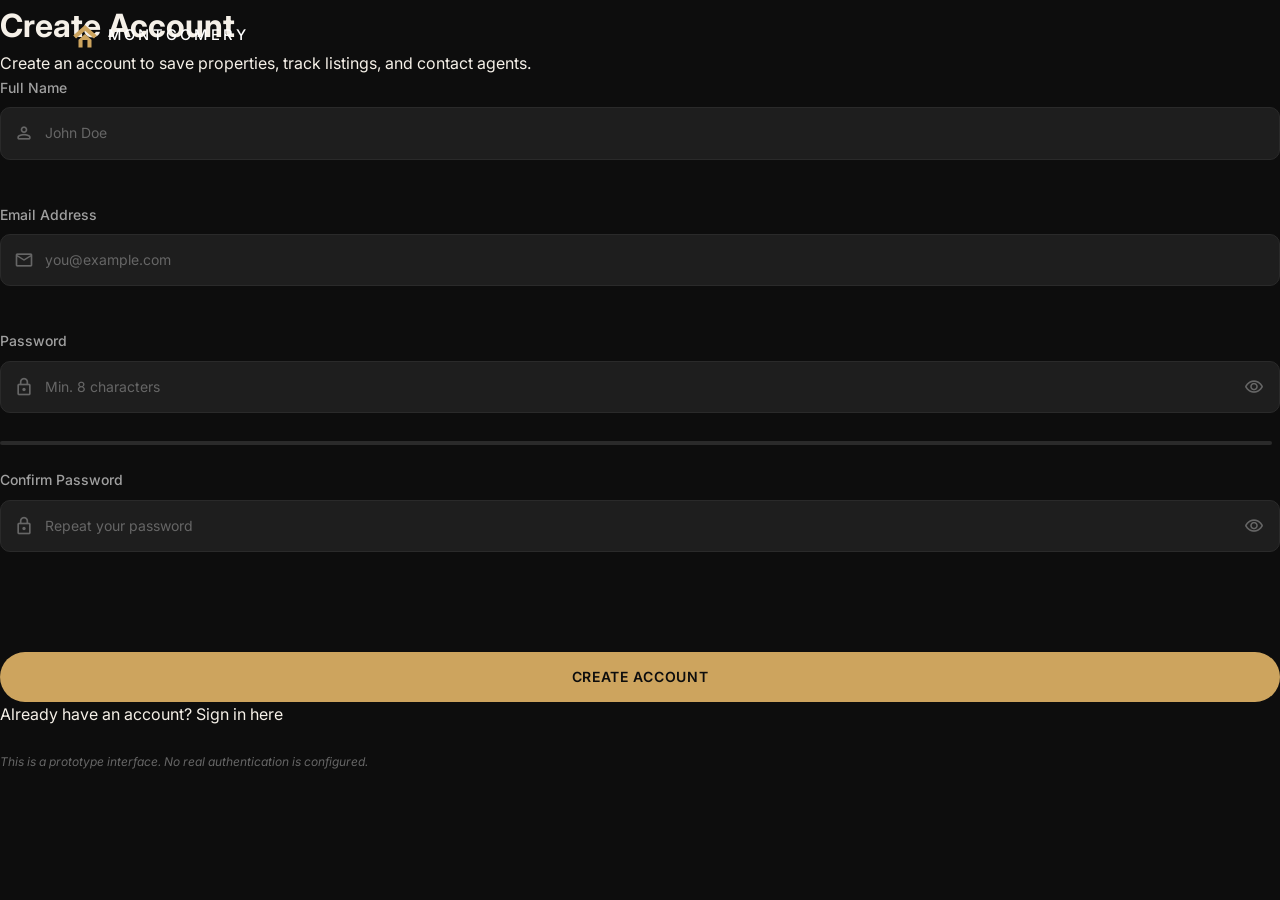
==== commit 8b956d7f: "feat(auth): implement client-side authentication, registration, and sign-in pages" ====
--- a/register.html
+++ b/register.html
@@ -27,88 +27,74 @@
       </div>
     </header>
 
-    <main class="auth-page-animated">
-      <div class="container active animated-auth-box" id="animatedAuthBox">
-        <!-- Curved background shapes (Red-orange diagonal glow) -->
-        <div class="curved-shape" aria-hidden="true"></div>
-        <div class="curved-shape2" aria-hidden="true"></div>
+    <main class="auth-main">
+      <div class="auth-container">
+        <div class="auth-card">
+          <div class="auth-header">
+            <h1 class="auth-title">Create Account</h1>
+            <p class="auth-subtitle">Create an account to save properties, track listings, and contact agents.</p>
+          </div>
 
-        <!-- LOGIN FORM (Left Panel) -->
-        <div class="form-box Login">
-          <h2 class="animation" style="--D:0; --li:21; --S:0;">Login</h2>
-          <form id="animatedLoginForm" novalidate>
-            <div class="input-box animation" style="--D:1; --li:20; --S:1;">
-              <input type="text" id="animatedLoginUser" required autocomplete="username">
-              <label for="animatedLoginUser">Username</label>
-              <span class="material-symbols-rounded input-ico" aria-hidden="true">person</span>
+          <form class="auth-form" id="registerForm" novalidate>
+            <div class="form-group">
+              <label for="registerName" class="form-label">Full Name</label>
+              <div class="input-wrapper">
+                <span class="material-symbols-rounded input-icon" aria-hidden="true">person</span>
+                <input type="text" id="registerName" class="form-input" placeholder="John Doe" required autocomplete="name">
+              </div>
+              <span class="form-error" id="registerNameError"></span>
             </div>
 
-            <div class="input-box animation" style="--D:2; --li:19; --S:2;">
-              <input type="password" id="animatedLoginPass" required autocomplete="current-password">
-              <label for="animatedLoginPass">Password</label>
-              <span class="material-symbols-rounded input-ico" aria-hidden="true">lock</span>
+            <div class="form-group">
+              <label for="registerEmail" class="form-label">Email Address</label>
+              <div class="input-wrapper">
+                <span class="material-symbols-rounded input-icon" aria-hidden="true">mail</span>
+                <input type="email" id="registerEmail" class="form-input" placeholder="you@example.com" required autocomplete="email">
+              </div>
+              <span class="form-error" id="registerEmailError"></span>
             </div>
 
-            <div class="animated-auth-feedback" id="animatedLoginFeedback"></div>
+            <div class="form-group">
+              <label for="registerPassword" class="form-label">Password</label>
+              <div class="input-wrapper">
+                <span class="material-symbols-rounded input-icon" aria-hidden="true">lock</span>
+                <input type="password" id="registerPassword" class="form-input" placeholder="Min. 8 characters" required autocomplete="new-password" minlength="8">
+                <button type="button" class="password-toggle" aria-label="Toggle password visibility" data-toggle-password="registerPassword">
+                  <span class="material-symbols-rounded" aria-hidden="true">visibility</span>
+                </button>
+              </div>
+              <span class="form-error" id="registerPasswordError"></span>
+              <div class="password-strength" id="passwordStrength">
+                <div class="strength-bar"><div class="strength-fill" id="strengthFill"></div></div>
+                <span class="strength-text" id="strengthText"></span>
+              </div>
+            </div>
 
-            <button type="submit" class="btn animation" id="animatedLoginBtn" style="--D:3; --li:18; --S:3;">
-              <span class="btn-text">Login</span>
+            <div class="form-group">
+              <label for="registerConfirm" class="form-label">Confirm Password</label>
+              <div class="input-wrapper">
+                <span class="material-symbols-rounded input-icon" aria-hidden="true">lock</span>
+                <input type="password" id="registerConfirm" class="form-input" placeholder="Repeat your password" required autocomplete="new-password">
+                <button type="button" class="password-toggle" aria-label="Toggle password visibility" data-toggle-password="registerConfirm">
+                  <span class="material-symbols-rounded" aria-hidden="true">visibility</span>
+                </button>
+              </div>
+              <span class="form-error" id="registerConfirmError"></span>
+            </div>
+
+            <div class="form-status" id="registerStatus"></div>
+
+            <button type="submit" class="btn btn-primary btn-full" id="registerSubmit">
+              <span class="btn-text">Create Account</span>
               <span class="btn-loader" style="display:none;"></span>
             </button>
+          </form>
 
-              <div class="regi-link animation" style="--D:4; --li:17; --S:4;">
-                <p>Don't have an account? <a href="#" class="SignUpLink" id="toggleToRegister">Sign Up</a></p>
-              </div>
-            </form>
+          <p class="auth-footer-text">
+            Already have an account? <a href="signin.html" class="auth-link">Sign in here</a>
+          </p>
+          <p class="demo-notice auth-demo-notice">This is a prototype interface. No real authentication is configured.</p>
         </div>
-
-        <!-- LOGIN INFO (Right Panel) -->
-        <div class="info-content Login">
-          <h2 class="animation" style="--D:0; --li:21; --S:0;">WELCOME<br>BACK!</h2>
-          <p class="animation" style="--D:1; --li:20; --S:1;">We are happy to have you with us again. If you need anything, we are here to help.</p>
-        </div>
-
-        <!-- REGISTER FORM (Right Panel) -->
-        <div class="form-box Register">
-          <h2 class="animation" style="--li:17; --D:0; --S:0;">Sign Up</h2>
-          <form id="animatedRegisterForm" novalidate>
-            <div class="input-box animation" style="--li:18; --D:1; --S:1;">
-              <input type="text" id="animatedRegUser" required autocomplete="name">
-              <label for="animatedRegUser">Username</label>
-              <span class="material-symbols-rounded input-ico" aria-hidden="true">person</span>
-            </div>
-
-            <div class="input-box animation" style="--li:19; --D:2; --S:2;">
-              <input type="email" id="animatedRegEmail" required autocomplete="email">
-              <label for="animatedRegEmail">Email</label>
-              <span class="material-symbols-rounded input-ico" aria-hidden="true">mail</span>
-            </div>
-
-            <div class="input-box animation" style="--li:20; --D:3; --S:3;">
-              <input type="password" id="animatedRegPass" required autocomplete="new-password">
-              <label for="animatedRegPass">Password</label>
-              <span class="material-symbols-rounded input-ico" aria-hidden="true">lock</span>
-            </div>
-
-            <div class="animated-auth-feedback" id="animatedRegFeedback"></div>
-
-            <button type="submit" class="btn animation" id="animatedRegBtn" style="--li:21; --D:4; --S:4;">
-              <span class="btn-text">Sign Up</span>
-              <span class="btn-loader" style="display:none;"></span>
-            </button>
-
-            <div class="regi-link animation" style="--li:22; --D:5; --S:5;">
-              <p>Already have an account? <a href="#" class="SignInLink" id="toggleToLogin">Sign In</a></p>
-            </div>
-          </form>
-        </div>
-
-        <!-- REGISTER INFO (Left Panel) -->
-        <div class="info-content Register">
-          <h2 class="animation" style="--li:17; --D:0; --S:0;">WELCOME!</h2>
-          <p class="animation" style="--li:18; --D:1; --S:1;">We are happy to have you join us. If you need anything, we are here to help.</p>
-        </div>
-
       </div>
     </main>
 
--- a/assets/css/style.css
+++ b/assets/css/style.css
@@ -1633,84 +1633,6 @@
 @keyframes slideUp {
   from { opacity: 0; transform: translateY(20px); }
   to { opacity: 1; transform: translateY(0); }
-}
-
-
-
-/*-----------------------------------*\
-  #AUTH PAGES
-\*-----------------------------------*/
-
-.auth-page {
-  min-height: 100vh;
-  display: flex;
-  flex-direction: column;
-}
-
-.header-auth {
-  position: relative;
-  background: var(--color-bg-secondary);
-  border-bottom: 1px solid var(--color-border);
-}
-
-.auth-main {
-  flex: 1;
-  display: flex;
-  align-items: center;
-  justify-content: center;
-  padding: var(--space-3xl) var(--space-lg);
-}
-
-.auth-container {
-  width: 100%;
-  max-width: 460px;
-}
-
-.auth-card {
-  background: var(--color-bg-card);
-  border: 1px solid var(--color-border);
-  border-radius: var(--radius-lg);
-  padding: var(--space-2xl);
-}
-
-.auth-header {
-  text-align: center;
-  margin-bottom: var(--space-2xl);
-}
-
-.auth-title {
-  font-family: var(--font-display);
-  font-size: var(--fs-h2);
-  font-weight: var(--fw-bold);
-  margin-bottom: var(--space-sm);
-}
-
-.auth-subtitle {
-  color: var(--color-text-secondary);
-  font-size: var(--fs-small);
-}
-
-.auth-form { margin-bottom: var(--space-xl); }
-
-.auth-footer-text {
-  text-align: center;
-  font-size: var(--fs-small);
-  color: var(--color-text-secondary);
-}
-
-.auth-link {
-  color: var(--color-gold);
-  font-weight: var(--fw-medium);
-  transition: color var(--transition-fast);
-}
-
-.auth-link:hover { color: var(--color-gold-light); }
-
-.auth-demo-notice {
-  text-align: center;
-  margin-top: var(--space-lg);
-  padding-top: var(--space-md);
-  border-top: 1px solid var(--color-border);
 }
 
 
@@ -2434,8 +2356,6 @@
     max-width: 100%;
   }
 
-  .auth-card { padding: var(--space-lg); }
-
   .form-fieldset { padding: var(--space-md); }
 
   .categories-grid { grid-template-columns: 1fr 1fr; }
@@ -2472,535 +2392,4 @@
   }
 }
 
-/*-----------------------------------*\
-  #EXACT ANIMATED LOGIN & SIGNUP CARD
-  Matches the Coding Wizard animation
-\*-----------------------------------*/
-
-/* Modal Backdrop & Wrapper */
-.auth-modal-backdrop {
-  position: fixed;
-  inset: 0;
-  width: 100%;
-  height: 100%;
-  background: rgba(10, 11, 15, 0.84);
-  backdrop-filter: blur(8px);
-  -webkit-backdrop-filter: blur(8px);
-  z-index: 9999;
-  display: flex;
-  align-items: center;
-  justify-content: center;
-  padding: 20px;
-  opacity: 0;
-  visibility: hidden;
-  transition: opacity 0.4s ease, visibility 0.4s ease;
-}
-
-.auth-modal-backdrop.is-open {
-  opacity: 1;
-  visibility: visible;
-}
-
-.auth-modal-wrapper {
-  position: relative;
-  display: flex;
-  align-items: center;
-  justify-content: center;
-  transform: scale(0.92);
-  transition: transform 0.4s cubic-bezier(0.16, 1, 0.3, 1);
-}
-
-.auth-modal-backdrop.is-open .auth-modal-wrapper {
-  transform: scale(1);
-}
-
-/* Standalone Auth Page Wrapper (for signin.html & register.html) */
-.auth-page-animated {
-  min-height: 100vh;
-  display: flex;
-  flex-direction: column;
-  align-items: center;
-  justify-content: center;
-  padding: 80px 20px 40px;
-  background: radial-gradient(circle at 50% 30%, #1c1d25 0%, #0d0d11 100%);
-  position: relative;
-  overflow-x: hidden;
-}
-
-.auth-page-animated::before {
-  content: '';
-  position: absolute;
-  top: -20%;
-  left: 50%;
-  transform: translateX(-50%);
-  width: 600px;
-  height: 600px;
-  background: radial-gradient(circle, rgba(244, 91, 50, 0.12) 0%, transparent 70%);
-  pointer-events: none;
-  z-index: 0;
-}
-
-.auth-page-animated-header {
-  margin-bottom: 25px;
-  z-index: 2;
-  text-align: center;
-}
-
-/* Modal Close Button */
-.auth-modal-close {
-  position: absolute;
-  top: -45px;
-  right: 0;
-  width: 36px;
-  height: 36px;
-  border-radius: 50%;
-  background: rgba(255, 255, 255, 0.12);
-  border: 1px solid rgba(255, 255, 255, 0.25);
-  color: #ffffff;
-  display: flex;
-  align-items: center;
-  justify-content: center;
-  cursor: pointer;
-  z-index: 20;
-  transition: all 0.25s ease;
-}
-
-.auth-modal-close:hover {
-  background: #ff441f;
-  border-color: #ff441f;
-  transform: rotate(90deg);
-  box-shadow: 0 0 15px rgba(255, 68, 31, 0.6);
-}
-
-/* Exact Container / Card from the user's reference image */
-.animated-auth-box.container,
-.auth-modal-wrapper .container.animated-auth-box,
-.auth-page-animated .container.animated-auth-box {
-  position: relative;
-  width: 750px;
-  height: 460px;
-  background: #181920;
-  border: 2px solid #eb532e;
-  box-shadow: 0 0 25px rgba(235, 83, 46, 0.65), inset 0 0 15px rgba(235, 83, 46, 0.15);
-  border-radius: 12px;
-  padding: 0;
-  margin: 0;
-  overflow: hidden;
-  box-sizing: border-box;
-}
-
-/* Curved Animated Shapes (Red-orange diagonal split) */
-.animated-auth-box .curved-shape {
-  position: absolute;
-  right: 0;
-  top: -5px;
-  height: 600px;
-  width: 850px;
-  background: linear-gradient(45deg, #181920 15%, #c0391b 60%, #ff441f 100%);
-  transform: rotate(10deg) skewY(40deg);
-  transform-origin: bottom right;
-  transition: transform 1.3s cubic-bezier(0.4, 0, 0.2, 1);
-  transition-delay: 1.3s;
-  z-index: 1;
-}
-
-.container.active .curved-shape {
-  transform: rotate(0deg) skewY(0deg);
-  transition-delay: 0.3s;
-}
-
-.animated-auth-box .curved-shape2 {
-  position: absolute;
-  left: 250px;
-  top: 100%;
-  height: 700px;
-  width: 850px;
-  background: #181920;
-  border-top: 3px solid #ff441f;
-  transform: rotate(0deg) skewY(0deg);
-  transform-origin: bottom left;
-  transition: transform 1.3s cubic-bezier(0.4, 0, 0.2, 1);
-  transition-delay: 0.3s;
-  z-index: 1;
-}
-
-.container.active .curved-shape2 {
-  transform: rotate(-11deg) skewY(-41deg);
-  transition-delay: 1.0s;
-}
-
-/* Form Boxes (Login & Register) */
-.animated-auth-box .form-box {
-  position: absolute;
-  top: 0;
-  width: 50%;
-  height: 100%;
-  display: flex;
-  flex-direction: column;
-  justify-content: center;
-  z-index: 2;
-  box-sizing: border-box;
-}
-
-.animated-auth-box .form-box.Login {
-  left: 0;
-  padding: 0 45px;
-}
-
-.animated-auth-box .form-box.Register {
-  right: 0;
-  padding: 0 45px;
-  pointer-events: none;
-}
-
-.container.active .form-box.Login {
-  pointer-events: none;
-}
-
-.container.active .form-box.Register {
-  pointer-events: auto;
-}
-
-.animated-auth-box .form-box h2 {
-  font-size: 30px;
-  color: #ffffff;
-  text-align: center;
-  font-weight: 700;
-  margin-bottom: 10px;
-  font-family: var(--font-primary, sans-serif);
-  letter-spacing: -0.02em;
-}
-
-/* Info Content Boxes — strictly bounded within diagonal color zone */
-.animated-auth-box .info-content {
-  position: absolute;
-  top: 0;
-  height: 100%;
-  display: flex;
-  flex-direction: column;
-  justify-content: center;
-  z-index: 2;
-  box-sizing: border-box;
-}
-
-.animated-auth-box .info-content.Login {
-  right: 0;
-  width: 250px;
-  text-align: right;
-  padding: 0 40px 0 0;
-  align-items: flex-end;
-}
-
-.animated-auth-box .info-content.Register {
-  left: 0;
-  width: 250px;
-  text-align: left;
-  padding: 0 0 0 40px;
-  align-items: flex-start;
-  pointer-events: none;
-}
-
-.container.active .info-content.Login {
-  pointer-events: none;
-}
-
-.container.active .info-content.Register {
-  pointer-events: auto;
-}
-
-.animated-auth-box .info-content.Login h2 {
-  text-transform: uppercase;
-  font-size: 30px;
-  color: #ffffff;
-  line-height: 1.18;
-  font-weight: 800;
-  letter-spacing: 0.5px;
-  margin-bottom: 12px;
-  text-align: right;
-  max-width: 195px;
-  font-family: var(--font-primary, sans-serif);
-}
-
-.animated-auth-box .info-content.Login p {
-  font-size: 13.5px;
-  color: rgba(255, 255, 255, 0.95);
-  line-height: 1.5;
-  text-align: right;
-  max-width: 195px;
-  margin: 0;
-  font-family: var(--font-primary, sans-serif);
-}
-
-.animated-auth-box .info-content.Register h2 {
-  text-transform: uppercase;
-  font-size: 30px;
-  color: #ffffff;
-  line-height: 1.18;
-  font-weight: 800;
-  letter-spacing: 0.5px;
-  margin-bottom: 12px;
-  text-align: left;
-  max-width: 195px;
-  font-family: var(--font-primary, sans-serif);
-}
-
-.animated-auth-box .info-content.Register p {
-  font-size: 13.5px;
-  color: rgba(255, 255, 255, 0.95);
-  line-height: 1.5;
-  text-align: left;
-  max-width: 195px;
-  margin: 0;
-  font-family: var(--font-primary, sans-serif);
-}
-
-/* Exact Input Box Underline Design */
-.animated-auth-box .input-box {
-  position: relative;
-  width: 100%;
-  height: 52px;
-  margin: 18px 0 8px 0;
-}
-
-.animated-auth-box .input-box input {
-  width: 100%;
-  height: 100%;
-  background: transparent;
-  border: none;
-  outline: none;
-  border-bottom: 2px solid #ffffff;
-  font-size: 15px;
-  color: #ffffff;
-  font-weight: 500;
-  padding: 16px 30px 4px 0;
-  box-sizing: border-box;
-  transition: border-bottom-color 0.3s ease;
-  border-radius: 0;
-}
-
-.animated-auth-box .input-box label {
-  position: absolute;
-  top: 50%;
-  left: 0;
-  transform: translateY(-50%);
-  font-size: 15px;
-  color: rgba(255, 255, 255, 0.7);
-  pointer-events: none;
-  transition: all 0.3s ease;
-}
-
-.animated-auth-box .input-box input:focus ~ label,
-.animated-auth-box .input-box input:valid ~ label,
-.animated-auth-box .input-box input.has-value ~ label {
-  top: 4px;
-  font-size: 12.5px;
-  color: #ff4d29;
-  font-weight: 500;
-}
-
-.animated-auth-box .input-box input:not(:focus):valid ~ label,
-.animated-auth-box .input-box input:not(:focus).has-value ~ label {
-  color: rgba(255, 255, 255, 0.75);
-}
-
-.animated-auth-box .input-box input:focus {
-  border-bottom-color: #ff4d29;
-}
-
-.animated-auth-box .input-box .input-ico {
-  position: absolute;
-  bottom: 8px;
-  right: 0;
-  font-size: 20px;
-  color: rgba(255, 255, 255, 0.65);
-  pointer-events: none;
-  transition: color 0.3s ease;
-}
-
-.animated-auth-box .input-box input:focus ~ .input-ico {
-  color: #ff4d29;
-}
-
-/* Gradient Pill Submit Button */
-.animated-auth-box .btn {
-  position: relative;
-  width: 100%;
-  height: 44px;
-  background: linear-gradient(90deg, #b23b1c, #d94b28);
-  border: 1px solid rgba(255, 255, 255, 0.15);
-  outline: none;
-  border-radius: 40px;
-  cursor: pointer;
-  font-size: 15px;
-  color: #ffffff;
-  font-weight: 600;
-  box-shadow: 0 4px 15px rgba(217, 75, 40, 0.4);
-  margin-top: 18px;
-  transition: transform 0.2s ease, box-shadow 0.2s ease, background 0.25s ease;
-  display: flex;
-  align-items: center;
-  justify-content: center;
-}
-
-.animated-auth-box .btn:hover {
-  transform: translateY(-2px);
-  box-shadow: 0 6px 20px rgba(217, 75, 40, 0.65);
-  background: linear-gradient(90deg, #c4401f, #eb532e);
-}
-
-.animated-auth-box .btn:active {
-  transform: translateY(0);
-}
-
-/* Switch Links */
-.animated-auth-box .regi-link {
-  font-size: 13.5px;
-  text-align: center;
-  margin-top: 18px;
-  color: rgba(255, 255, 255, 0.85);
-}
-
-.animated-auth-box .regi-link p {
-  margin: 0;
-}
-
-.animated-auth-box .regi-link p a {
-  color: #eb532e;
-  text-decoration: none;
-  font-weight: 600;
-  transition: color 0.2s ease;
-}
-
-.animated-auth-box .regi-link p a:hover {
-  text-decoration: underline;
-  color: #ff7152;
-}
-
-/* Feedback/Alert Messages */
-.animated-auth-box .animated-auth-feedback {
-  min-height: 18px;
-  font-size: 12px;
-  margin-top: 8px;
-  text-align: center;
-  transition: all 0.2s ease;
-}
-
-.animated-auth-box .animated-auth-feedback.error {
-  color: #ff6b6b;
-}
-
-.animated-auth-box .animated-auth-feedback.success {
-  color: #4cd964;
-}
-
-/* ----------------------------------------------------
-   ANIMATION RULES — EXACT SPECIFICATION FROM USER IMAGE
-   ---------------------------------------------------- */
-.form-box.Login .animation {
-  transform: translateX(0%);
-  opacity: 1;
-  filter: blur(0px);
-  transition: .7s ease;
-  transition-delay: calc(.1s * var(--D));
-}
-
-.container.active .form-box.Login .animation,
-.animated-auth-box.active .form-box.Login .animation {
-  transform: translateX(-120%);
-  opacity: 0;
-  filter: blur(10px);
-  transition-delay: calc(.1s * var(--S));
-}
-
-.info-content.Login .animation {
-  transform: translateX(0%);
-  opacity: 1;
-  filter: blur(0px);
-  transition: .7s ease;
-  transition-delay: calc(.1s * var(--D));
-}
-
-.container.active .info-content.Login .animation,
-.animated-auth-box.active .info-content.Login .animation {
-  transform: translateX(120%);
-  opacity: 0;
-  filter: blur(10px);
-  transition-delay: calc(.1s * var(--S));
-}
-
-/* The exact rules shown in user code snippet: */     
-.form-box.Register .animation {
-  transform: translateX(120%);
-  transition: .7s ease;
-  opacity: 0;
-  filter: blur(10px);
-  transition-delay: calc(.1s * var(--S));
-}
-
-.container.active .animation,
-.animated-auth-box.active .animation {
-  transform: translateX(0%);
-  opacity: 1;
-  transition-delay: calc(.1s * var(--li));
-}
-
-.container.active .form-box.Register .animation,
-.animated-auth-box.active .form-box.Register .animation {
-  transform: translateX(0%);
-  opacity: 1;
-  filter: blur(0px);
-  transition-delay: calc(.1s * var(--li));
-}
-
-.info-content.Register .animation {
-  transform: translateX(-120%);
-  transition: .7s ease;
-  opacity: 0;
-  filter: blur(10px);
-  transition-delay: calc(.1s * var(--S));
-}
-
-.container.active .info-content.Register .animation,
-.animated-auth-box.active .info-content.Register .animation {
-  transform: translateX(0%);
-  opacity: 1;
-  filter: blur(0px);
-  transition-delay: calc(.1s * var(--li));
-}
-
-/* Responsive styles for mobile & tablet */
-@media (max-width: 768px) {
-  .animated-auth-box.container,
-  .auth-modal-wrapper .container.animated-auth-box,
-  .auth-page-animated .container.animated-auth-box {
-    width: 95vw;
-    max-width: 420px;
-    height: 520px;
-  }
-
-  .animated-auth-box .form-box {
-    width: 100%;
-    padding: 0 24px;
-  }
-
-  .animated-auth-box .info-content {
-    display: none;
-  }
-
-  .animated-auth-box .curved-shape,
-  .animated-auth-box .curved-shape2 {
-    display: none;
-  }
-
-  .form-box.Register .animation {
-    transform: translateY(100%);
-  }
-
-  .container.active .form-box.Register .animation {
-    transform: translateY(0%);
-  }
-
-  .container.active .form-box.Login .animation {
-    transform: translateY(-100%);
-  }
-}+/* Note: Dedicated Auth modal & page styles are cleanly modularized in assets/css/auth.css */
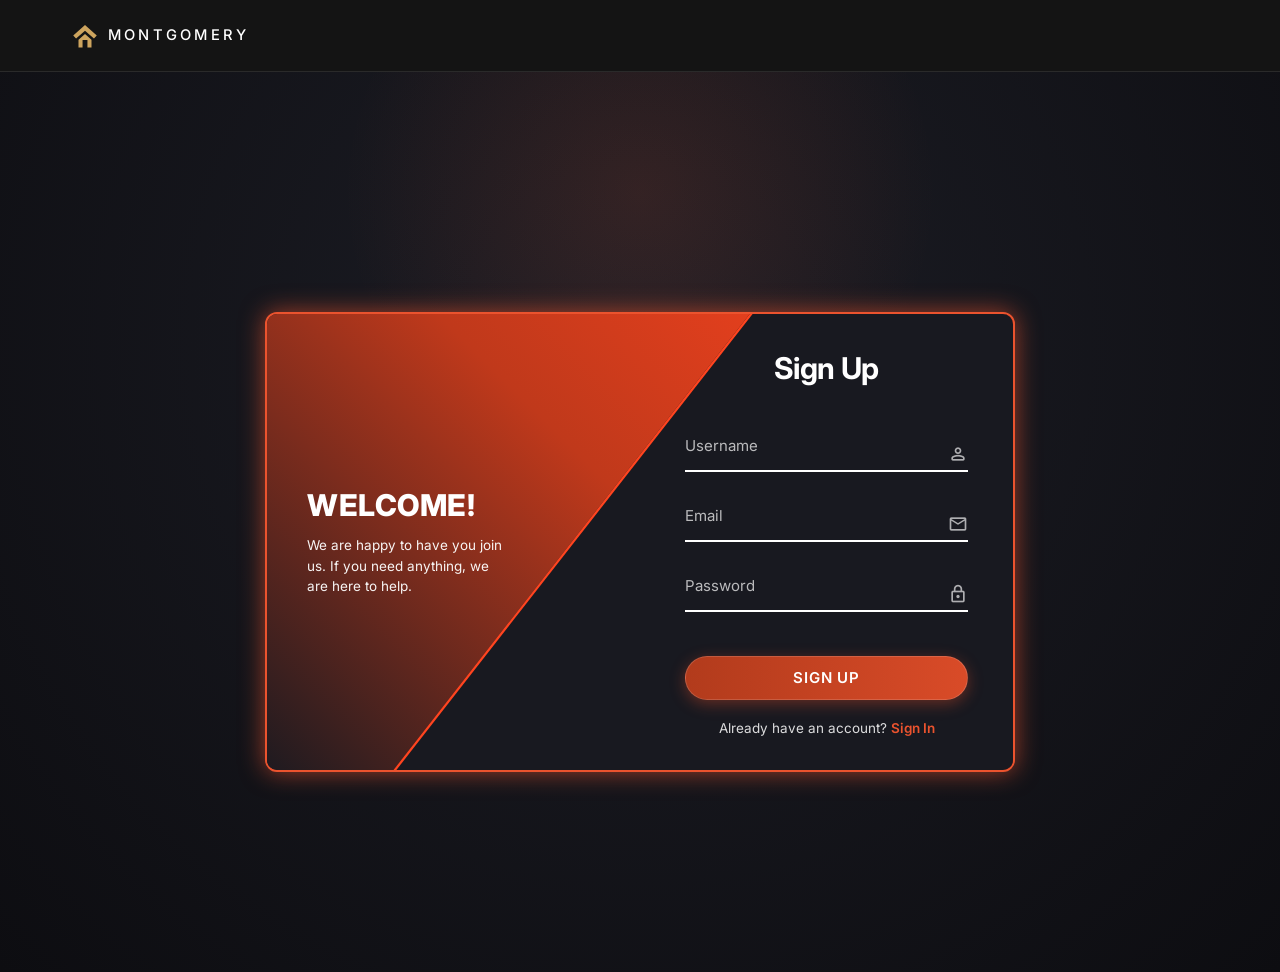
==== commit 26ad26f4: "feat(auth): integrate animated dual-panel auth modal and sync across views" ====
--- a/register.html
+++ b/register.html
@@ -27,74 +27,88 @@
       </div>
     </header>
 
-    <main class="auth-main">
-      <div class="auth-container">
-        <div class="auth-card">
-          <div class="auth-header">
-            <h1 class="auth-title">Create Account</h1>
-            <p class="auth-subtitle">Create an account to save properties, track listings, and contact agents.</p>
-          </div>
+    <main class="auth-page-animated">
+      <div class="container active animated-auth-box" id="animatedAuthBox">
+        <!-- Curved background shapes (Red-orange diagonal glow) -->
+        <div class="curved-shape" aria-hidden="true"></div>
+        <div class="curved-shape2" aria-hidden="true"></div>
 
-          <form class="auth-form" id="registerForm" novalidate>
-            <div class="form-group">
-              <label for="registerName" class="form-label">Full Name</label>
-              <div class="input-wrapper">
-                <span class="material-symbols-rounded input-icon" aria-hidden="true">person</span>
-                <input type="text" id="registerName" class="form-input" placeholder="John Doe" required autocomplete="name">
-              </div>
-              <span class="form-error" id="registerNameError"></span>
+        <!-- LOGIN FORM (Left Panel) -->
+        <div class="form-box Login">
+          <h2 class="animation" style="--D:0; --li:21; --S:0;">Login</h2>
+          <form id="animatedLoginForm" novalidate>
+            <div class="input-box animation" style="--D:1; --li:20; --S:1;">
+              <input type="text" id="animatedLoginUser" required autocomplete="username">
+              <label for="animatedLoginUser">Username</label>
+              <span class="material-symbols-rounded input-ico" aria-hidden="true">person</span>
             </div>
 
-            <div class="form-group">
-              <label for="registerEmail" class="form-label">Email Address</label>
-              <div class="input-wrapper">
-                <span class="material-symbols-rounded input-icon" aria-hidden="true">mail</span>
-                <input type="email" id="registerEmail" class="form-input" placeholder="you@example.com" required autocomplete="email">
-              </div>
-              <span class="form-error" id="registerEmailError"></span>
+            <div class="input-box animation" style="--D:2; --li:19; --S:2;">
+              <input type="password" id="animatedLoginPass" required autocomplete="current-password">
+              <label for="animatedLoginPass">Password</label>
+              <span class="material-symbols-rounded input-ico" aria-hidden="true">lock</span>
             </div>
 
-            <div class="form-group">
-              <label for="registerPassword" class="form-label">Password</label>
-              <div class="input-wrapper">
-                <span class="material-symbols-rounded input-icon" aria-hidden="true">lock</span>
-                <input type="password" id="registerPassword" class="form-input" placeholder="Min. 8 characters" required autocomplete="new-password" minlength="8">
-                <button type="button" class="password-toggle" aria-label="Toggle password visibility" data-toggle-password="registerPassword">
-                  <span class="material-symbols-rounded" aria-hidden="true">visibility</span>
-                </button>
+            <div class="animated-auth-feedback" id="animatedLoginFeedback"></div>
+
+            <button type="submit" class="btn animation" id="animatedLoginBtn" style="--D:3; --li:18; --S:3;">
+              <span class="btn-text">Login</span>
+              <span class="btn-loader" style="display:none;"></span>
+            </button>
+
+              <div class="regi-link animation" style="--D:4; --li:17; --S:4;">
+                <p>Don't have an account? <a href="#" class="SignUpLink" id="toggleToRegister">Sign Up</a></p>
               </div>
-              <span class="form-error" id="registerPasswordError"></span>
-              <div class="password-strength" id="passwordStrength">
-                <div class="strength-bar"><div class="strength-fill" id="strengthFill"></div></div>
-                <span class="strength-text" id="strengthText"></span>
-              </div>
+            </form>
+        </div>
+
+        <!-- LOGIN INFO (Right Panel) -->
+        <div class="info-content Login">
+          <h2 class="animation" style="--D:0; --li:21; --S:0;">WELCOME<br>BACK!</h2>
+          <p class="animation" style="--D:1; --li:20; --S:1;">We are happy to have you with us again. If you need anything, we are here to help.</p>
+        </div>
+
+        <!-- REGISTER FORM (Right Panel) -->
+        <div class="form-box Register">
+          <h2 class="animation" style="--li:17; --D:0; --S:0;">Sign Up</h2>
+          <form id="animatedRegisterForm" novalidate>
+            <div class="input-box animation" style="--li:18; --D:1; --S:1;">
+              <input type="text" id="animatedRegUser" required autocomplete="name">
+              <label for="animatedRegUser">Username</label>
+              <span class="material-symbols-rounded input-ico" aria-hidden="true">person</span>
             </div>
 
-            <div class="form-group">
-              <label for="registerConfirm" class="form-label">Confirm Password</label>
-              <div class="input-wrapper">
-                <span class="material-symbols-rounded input-icon" aria-hidden="true">lock</span>
-                <input type="password" id="registerConfirm" class="form-input" placeholder="Repeat your password" required autocomplete="new-password">
-                <button type="button" class="password-toggle" aria-label="Toggle password visibility" data-toggle-password="registerConfirm">
-                  <span class="material-symbols-rounded" aria-hidden="true">visibility</span>
-                </button>
-              </div>
-              <span class="form-error" id="registerConfirmError"></span>
+            <div class="input-box animation" style="--li:19; --D:2; --S:2;">
+              <input type="email" id="animatedRegEmail" required autocomplete="email">
+              <label for="animatedRegEmail">Email</label>
+              <span class="material-symbols-rounded input-ico" aria-hidden="true">mail</span>
             </div>
 
-            <div class="form-status" id="registerStatus"></div>
+            <div class="input-box animation" style="--li:20; --D:3; --S:3;">
+              <input type="password" id="animatedRegPass" required autocomplete="new-password">
+              <label for="animatedRegPass">Password</label>
+              <span class="material-symbols-rounded input-ico" aria-hidden="true">lock</span>
+            </div>
 
-            <button type="submit" class="btn btn-primary btn-full" id="registerSubmit">
-              <span class="btn-text">Create Account</span>
+            <div class="animated-auth-feedback" id="animatedRegFeedback"></div>
+
+            <button type="submit" class="btn animation" id="animatedRegBtn" style="--li:21; --D:4; --S:4;">
+              <span class="btn-text">Sign Up</span>
               <span class="btn-loader" style="display:none;"></span>
             </button>
+
+            <div class="regi-link animation" style="--li:22; --D:5; --S:5;">
+              <p>Already have an account? <a href="#" class="SignInLink" id="toggleToLogin">Sign In</a></p>
+            </div>
           </form>
+        </div>
 
-          <p class="auth-footer-text">
-            Already have an account? <a href="signin.html" class="auth-link">Sign in here</a>
-          </p>
-          <p class="demo-notice auth-demo-notice">This is a prototype interface. No real authentication is configured.</p>
+        <!-- REGISTER INFO (Left Panel) -->
+        <div class="info-content Register">
+          <h2 class="animation" style="--li:17; --D:0; --S:0;">WELCOME!</h2>
+          <p class="animation" style="--li:18; --D:1; --S:1;">We are happy to have you join us. If you need anything, we are here to help.</p>
         </div>
+
       </div>
     </main>
 
--- a/assets/css/style.css
+++ b/assets/css/style.css
@@ -1633,6 +1633,84 @@
 @keyframes slideUp {
   from { opacity: 0; transform: translateY(20px); }
   to { opacity: 1; transform: translateY(0); }
+}
+
+
+
+/*-----------------------------------*\
+  #AUTH PAGES
+\*-----------------------------------*/
+
+.auth-page {
+  min-height: 100vh;
+  display: flex;
+  flex-direction: column;
+}
+
+.header-auth {
+  position: relative;
+  background: var(--color-bg-secondary);
+  border-bottom: 1px solid var(--color-border);
+}
+
+.auth-main {
+  flex: 1;
+  display: flex;
+  align-items: center;
+  justify-content: center;
+  padding: var(--space-3xl) var(--space-lg);
+}
+
+.auth-container {
+  width: 100%;
+  max-width: 460px;
+}
+
+.auth-card {
+  background: var(--color-bg-card);
+  border: 1px solid var(--color-border);
+  border-radius: var(--radius-lg);
+  padding: var(--space-2xl);
+}
+
+.auth-header {
+  text-align: center;
+  margin-bottom: var(--space-2xl);
+}
+
+.auth-title {
+  font-family: var(--font-display);
+  font-size: var(--fs-h2);
+  font-weight: var(--fw-bold);
+  margin-bottom: var(--space-sm);
+}
+
+.auth-subtitle {
+  color: var(--color-text-secondary);
+  font-size: var(--fs-small);
+}
+
+.auth-form { margin-bottom: var(--space-xl); }
+
+.auth-footer-text {
+  text-align: center;
+  font-size: var(--fs-small);
+  color: var(--color-text-secondary);
+}
+
+.auth-link {
+  color: var(--color-gold);
+  font-weight: var(--fw-medium);
+  transition: color var(--transition-fast);
+}
+
+.auth-link:hover { color: var(--color-gold-light); }
+
+.auth-demo-notice {
+  text-align: center;
+  margin-top: var(--space-lg);
+  padding-top: var(--space-md);
+  border-top: 1px solid var(--color-border);
 }
 
 
@@ -2356,6 +2434,8 @@
     max-width: 100%;
   }
 
+  .auth-card { padding: var(--space-lg); }
+
   .form-fieldset { padding: var(--space-md); }
 
   .categories-grid { grid-template-columns: 1fr 1fr; }
@@ -2392,4 +2472,535 @@
   }
 }
 
-/* Note: Dedicated Auth modal & page styles are cleanly modularized in assets/css/auth.css */+/*-----------------------------------*\
+  #EXACT ANIMATED LOGIN & SIGNUP CARD
+  Matches the Coding Wizard animation
+\*-----------------------------------*/
+
+/* Modal Backdrop & Wrapper */
+.auth-modal-backdrop {
+  position: fixed;
+  inset: 0;
+  width: 100%;
+  height: 100%;
+  background: rgba(10, 11, 15, 0.84);
+  backdrop-filter: blur(8px);
+  -webkit-backdrop-filter: blur(8px);
+  z-index: 9999;
+  display: flex;
+  align-items: center;
+  justify-content: center;
+  padding: 20px;
+  opacity: 0;
+  visibility: hidden;
+  transition: opacity 0.4s ease, visibility 0.4s ease;
+}
+
+.auth-modal-backdrop.is-open {
+  opacity: 1;
+  visibility: visible;
+}
+
+.auth-modal-wrapper {
+  position: relative;
+  display: flex;
+  align-items: center;
+  justify-content: center;
+  transform: scale(0.92);
+  transition: transform 0.4s cubic-bezier(0.16, 1, 0.3, 1);
+}
+
+.auth-modal-backdrop.is-open .auth-modal-wrapper {
+  transform: scale(1);
+}
+
+/* Standalone Auth Page Wrapper (for signin.html & register.html) */
+.auth-page-animated {
+  min-height: 100vh;
+  display: flex;
+  flex-direction: column;
+  align-items: center;
+  justify-content: center;
+  padding: 80px 20px 40px;
+  background: radial-gradient(circle at 50% 30%, #1c1d25 0%, #0d0d11 100%);
+  position: relative;
+  overflow-x: hidden;
+}
+
+.auth-page-animated::before {
+  content: '';
+  position: absolute;
+  top: -20%;
+  left: 50%;
+  transform: translateX(-50%);
+  width: 600px;
+  height: 600px;
+  background: radial-gradient(circle, rgba(244, 91, 50, 0.12) 0%, transparent 70%);
+  pointer-events: none;
+  z-index: 0;
+}
+
+.auth-page-animated-header {
+  margin-bottom: 25px;
+  z-index: 2;
+  text-align: center;
+}
+
+/* Modal Close Button */
+.auth-modal-close {
+  position: absolute;
+  top: -45px;
+  right: 0;
+  width: 36px;
+  height: 36px;
+  border-radius: 50%;
+  background: rgba(255, 255, 255, 0.12);
+  border: 1px solid rgba(255, 255, 255, 0.25);
+  color: #ffffff;
+  display: flex;
+  align-items: center;
+  justify-content: center;
+  cursor: pointer;
+  z-index: 20;
+  transition: all 0.25s ease;
+}
+
+.auth-modal-close:hover {
+  background: #ff441f;
+  border-color: #ff441f;
+  transform: rotate(90deg);
+  box-shadow: 0 0 15px rgba(255, 68, 31, 0.6);
+}
+
+/* Exact Container / Card from the user's reference image */
+.animated-auth-box.container,
+.auth-modal-wrapper .container.animated-auth-box,
+.auth-page-animated .container.animated-auth-box {
+  position: relative;
+  width: 750px;
+  height: 460px;
+  background: #181920;
+  border: 2px solid #eb532e;
+  box-shadow: 0 0 25px rgba(235, 83, 46, 0.65), inset 0 0 15px rgba(235, 83, 46, 0.15);
+  border-radius: 12px;
+  padding: 0;
+  margin: 0;
+  overflow: hidden;
+  box-sizing: border-box;
+}
+
+/* Curved Animated Shapes (Red-orange diagonal split) */
+.animated-auth-box .curved-shape {
+  position: absolute;
+  right: 0;
+  top: -5px;
+  height: 600px;
+  width: 850px;
+  background: linear-gradient(45deg, #181920 15%, #c0391b 60%, #ff441f 100%);
+  transform: rotate(10deg) skewY(40deg);
+  transform-origin: bottom right;
+  transition: transform 1.3s cubic-bezier(0.4, 0, 0.2, 1);
+  transition-delay: 1.3s;
+  z-index: 1;
+}
+
+.container.active .curved-shape {
+  transform: rotate(0deg) skewY(0deg);
+  transition-delay: 0.3s;
+}
+
+.animated-auth-box .curved-shape2 {
+  position: absolute;
+  left: 250px;
+  top: 100%;
+  height: 700px;
+  width: 850px;
+  background: #181920;
+  border-top: 3px solid #ff441f;
+  transform: rotate(0deg) skewY(0deg);
+  transform-origin: bottom left;
+  transition: transform 1.3s cubic-bezier(0.4, 0, 0.2, 1);
+  transition-delay: 0.3s;
+  z-index: 1;
+}
+
+.container.active .curved-shape2 {
+  transform: rotate(-11deg) skewY(-41deg);
+  transition-delay: 1.0s;
+}
+
+/* Form Boxes (Login & Register) */
+.animated-auth-box .form-box {
+  position: absolute;
+  top: 0;
+  width: 50%;
+  height: 100%;
+  display: flex;
+  flex-direction: column;
+  justify-content: center;
+  z-index: 2;
+  box-sizing: border-box;
+}
+
+.animated-auth-box .form-box.Login {
+  left: 0;
+  padding: 0 45px;
+}
+
+.animated-auth-box .form-box.Register {
+  right: 0;
+  padding: 0 45px;
+  pointer-events: none;
+}
+
+.container.active .form-box.Login {
+  pointer-events: none;
+}
+
+.container.active .form-box.Register {
+  pointer-events: auto;
+}
+
+.animated-auth-box .form-box h2 {
+  font-size: 30px;
+  color: #ffffff;
+  text-align: center;
+  font-weight: 700;
+  margin-bottom: 10px;
+  font-family: var(--font-primary, sans-serif);
+  letter-spacing: -0.02em;
+}
+
+/* Info Content Boxes — strictly bounded within diagonal color zone */
+.animated-auth-box .info-content {
+  position: absolute;
+  top: 0;
+  height: 100%;
+  display: flex;
+  flex-direction: column;
+  justify-content: center;
+  z-index: 2;
+  box-sizing: border-box;
+}
+
+.animated-auth-box .info-content.Login {
+  right: 0;
+  width: 250px;
+  text-align: right;
+  padding: 0 40px 0 0;
+  align-items: flex-end;
+}
+
+.animated-auth-box .info-content.Register {
+  left: 0;
+  width: 250px;
+  text-align: left;
+  padding: 0 0 0 40px;
+  align-items: flex-start;
+  pointer-events: none;
+}
+
+.container.active .info-content.Login {
+  pointer-events: none;
+}
+
+.container.active .info-content.Register {
+  pointer-events: auto;
+}
+
+.animated-auth-box .info-content.Login h2 {
+  text-transform: uppercase;
+  font-size: 30px;
+  color: #ffffff;
+  line-height: 1.18;
+  font-weight: 800;
+  letter-spacing: 0.5px;
+  margin-bottom: 12px;
+  text-align: right;
+  max-width: 195px;
+  font-family: var(--font-primary, sans-serif);
+}
+
+.animated-auth-box .info-content.Login p {
+  font-size: 13.5px;
+  color: rgba(255, 255, 255, 0.95);
+  line-height: 1.5;
+  text-align: right;
+  max-width: 195px;
+  margin: 0;
+  font-family: var(--font-primary, sans-serif);
+}
+
+.animated-auth-box .info-content.Register h2 {
+  text-transform: uppercase;
+  font-size: 30px;
+  color: #ffffff;
+  line-height: 1.18;
+  font-weight: 800;
+  letter-spacing: 0.5px;
+  margin-bottom: 12px;
+  text-align: left;
+  max-width: 195px;
+  font-family: var(--font-primary, sans-serif);
+}
+
+.animated-auth-box .info-content.Register p {
+  font-size: 13.5px;
+  color: rgba(255, 255, 255, 0.95);
+  line-height: 1.5;
+  text-align: left;
+  max-width: 195px;
+  margin: 0;
+  font-family: var(--font-primary, sans-serif);
+}
+
+/* Exact Input Box Underline Design */
+.animated-auth-box .input-box {
+  position: relative;
+  width: 100%;
+  height: 52px;
+  margin: 18px 0 8px 0;
+}
+
+.animated-auth-box .input-box input {
+  width: 100%;
+  height: 100%;
+  background: transparent;
+  border: none;
+  outline: none;
+  border-bottom: 2px solid #ffffff;
+  font-size: 15px;
+  color: #ffffff;
+  font-weight: 500;
+  padding: 16px 30px 4px 0;
+  box-sizing: border-box;
+  transition: border-bottom-color 0.3s ease;
+  border-radius: 0;
+}
+
+.animated-auth-box .input-box label {
+  position: absolute;
+  top: 50%;
+  left: 0;
+  transform: translateY(-50%);
+  font-size: 15px;
+  color: rgba(255, 255, 255, 0.7);
+  pointer-events: none;
+  transition: all 0.3s ease;
+}
+
+.animated-auth-box .input-box input:focus ~ label,
+.animated-auth-box .input-box input:valid ~ label,
+.animated-auth-box .input-box input.has-value ~ label {
+  top: 4px;
+  font-size: 12.5px;
+  color: #ff4d29;
+  font-weight: 500;
+}
+
+.animated-auth-box .input-box input:not(:focus):valid ~ label,
+.animated-auth-box .input-box input:not(:focus).has-value ~ label {
+  color: rgba(255, 255, 255, 0.75);
+}
+
+.animated-auth-box .input-box input:focus {
+  border-bottom-color: #ff4d29;
+}
+
+.animated-auth-box .input-box .input-ico {
+  position: absolute;
+  bottom: 8px;
+  right: 0;
+  font-size: 20px;
+  color: rgba(255, 255, 255, 0.65);
+  pointer-events: none;
+  transition: color 0.3s ease;
+}
+
+.animated-auth-box .input-box input:focus ~ .input-ico {
+  color: #ff4d29;
+}
+
+/* Gradient Pill Submit Button */
+.animated-auth-box .btn {
+  position: relative;
+  width: 100%;
+  height: 44px;
+  background: linear-gradient(90deg, #b23b1c, #d94b28);
+  border: 1px solid rgba(255, 255, 255, 0.15);
+  outline: none;
+  border-radius: 40px;
+  cursor: pointer;
+  font-size: 15px;
+  color: #ffffff;
+  font-weight: 600;
+  box-shadow: 0 4px 15px rgba(217, 75, 40, 0.4);
+  margin-top: 18px;
+  transition: transform 0.2s ease, box-shadow 0.2s ease, background 0.25s ease;
+  display: flex;
+  align-items: center;
+  justify-content: center;
+}
+
+.animated-auth-box .btn:hover {
+  transform: translateY(-2px);
+  box-shadow: 0 6px 20px rgba(217, 75, 40, 0.65);
+  background: linear-gradient(90deg, #c4401f, #eb532e);
+}
+
+.animated-auth-box .btn:active {
+  transform: translateY(0);
+}
+
+/* Switch Links */
+.animated-auth-box .regi-link {
+  font-size: 13.5px;
+  text-align: center;
+  margin-top: 18px;
+  color: rgba(255, 255, 255, 0.85);
+}
+
+.animated-auth-box .regi-link p {
+  margin: 0;
+}
+
+.animated-auth-box .regi-link p a {
+  color: #eb532e;
+  text-decoration: none;
+  font-weight: 600;
+  transition: color 0.2s ease;
+}
+
+.animated-auth-box .regi-link p a:hover {
+  text-decoration: underline;
+  color: #ff7152;
+}
+
+/* Feedback/Alert Messages */
+.animated-auth-box .animated-auth-feedback {
+  min-height: 18px;
+  font-size: 12px;
+  margin-top: 8px;
+  text-align: center;
+  transition: all 0.2s ease;
+}
+
+.animated-auth-box .animated-auth-feedback.error {
+  color: #ff6b6b;
+}
+
+.animated-auth-box .animated-auth-feedback.success {
+  color: #4cd964;
+}
+
+/* ----------------------------------------------------
+   ANIMATION RULES — EXACT SPECIFICATION FROM USER IMAGE
+   ---------------------------------------------------- */
+.form-box.Login .animation {
+  transform: translateX(0%);
+  opacity: 1;
+  filter: blur(0px);
+  transition: .7s ease;
+  transition-delay: calc(.1s * var(--D));
+}
+
+.container.active .form-box.Login .animation,
+.animated-auth-box.active .form-box.Login .animation {
+  transform: translateX(-120%);
+  opacity: 0;
+  filter: blur(10px);
+  transition-delay: calc(.1s * var(--S));
+}
+
+.info-content.Login .animation {
+  transform: translateX(0%);
+  opacity: 1;
+  filter: blur(0px);
+  transition: .7s ease;
+  transition-delay: calc(.1s * var(--D));
+}
+
+.container.active .info-content.Login .animation,
+.animated-auth-box.active .info-content.Login .animation {
+  transform: translateX(120%);
+  opacity: 0;
+  filter: blur(10px);
+  transition-delay: calc(.1s * var(--S));
+}
+
+/* The exact rules shown in user code snippet: */     
+.form-box.Register .animation {
+  transform: translateX(120%);
+  transition: .7s ease;
+  opacity: 0;
+  filter: blur(10px);
+  transition-delay: calc(.1s * var(--S));
+}
+
+.container.active .animation,
+.animated-auth-box.active .animation {
+  transform: translateX(0%);
+  opacity: 1;
+  transition-delay: calc(.1s * var(--li));
+}
+
+.container.active .form-box.Register .animation,
+.animated-auth-box.active .form-box.Register .animation {
+  transform: translateX(0%);
+  opacity: 1;
+  filter: blur(0px);
+  transition-delay: calc(.1s * var(--li));
+}
+
+.info-content.Register .animation {
+  transform: translateX(-120%);
+  transition: .7s ease;
+  opacity: 0;
+  filter: blur(10px);
+  transition-delay: calc(.1s * var(--S));
+}
+
+.container.active .info-content.Register .animation,
+.animated-auth-box.active .info-content.Register .animation {
+  transform: translateX(0%);
+  opacity: 1;
+  filter: blur(0px);
+  transition-delay: calc(.1s * var(--li));
+}
+
+/* Responsive styles for mobile & tablet */
+@media (max-width: 768px) {
+  .animated-auth-box.container,
+  .auth-modal-wrapper .container.animated-auth-box,
+  .auth-page-animated .container.animated-auth-box {
+    width: 95vw;
+    max-width: 420px;
+    height: 520px;
+  }
+
+  .animated-auth-box .form-box {
+    width: 100%;
+    padding: 0 24px;
+  }
+
+  .animated-auth-box .info-content {
+    display: none;
+  }
+
+  .animated-auth-box .curved-shape,
+  .animated-auth-box .curved-shape2 {
+    display: none;
+  }
+
+  .form-box.Register .animation {
+    transform: translateY(100%);
+  }
+
+  .container.active .form-box.Register .animation {
+    transform: translateY(0%);
+  }
+
+  .container.active .form-box.Login .animation {
+    transform: translateY(-100%);
+  }
+}
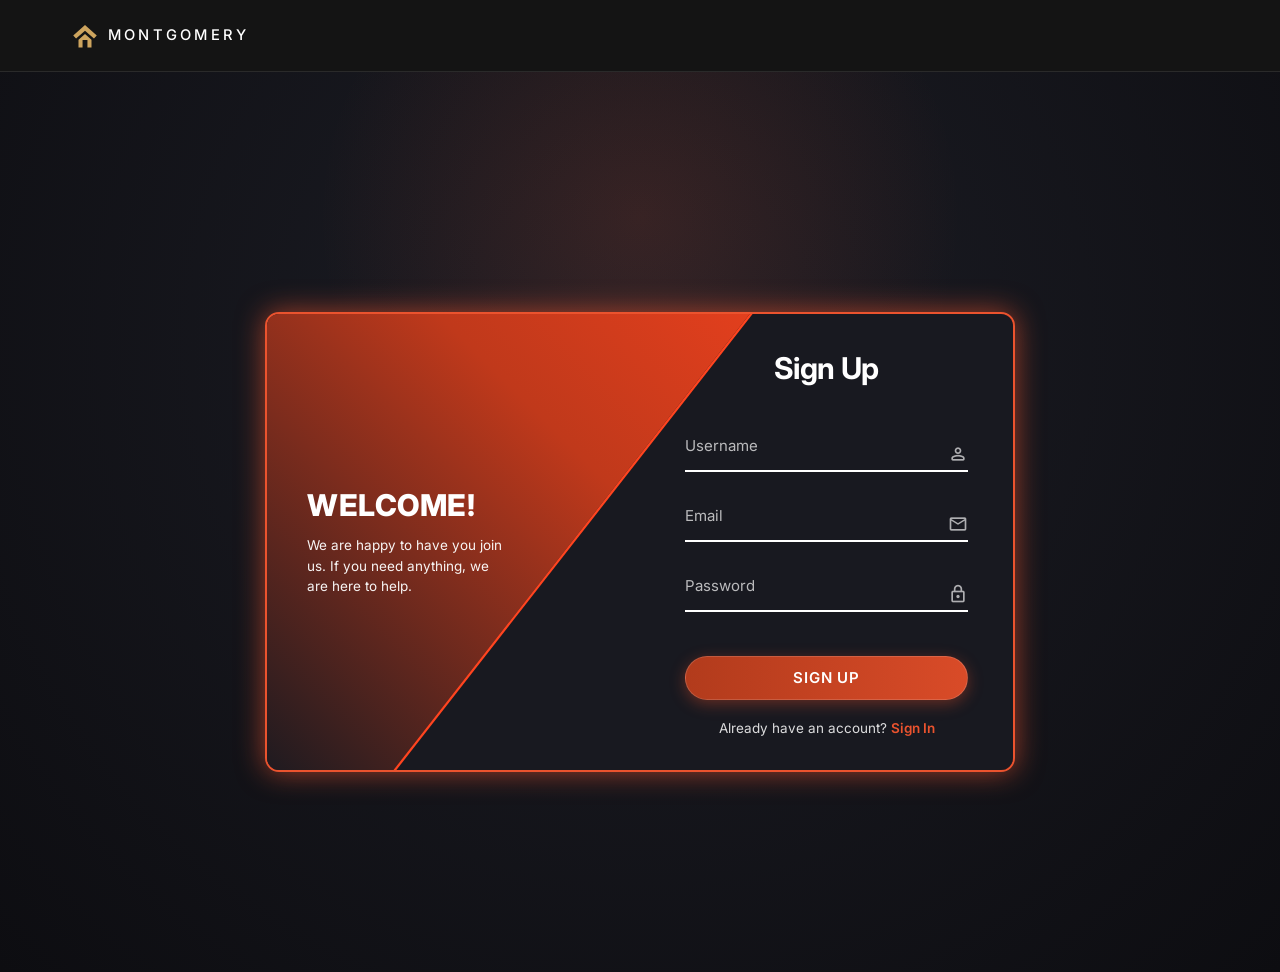
==== commit c944a1ae: "feat(auth): link modular auth.css in signin.html and register.html" ====
--- a/register.html
+++ b/register.html
@@ -12,6 +12,7 @@
     <link href="https://fonts.googleapis.com/css2?family=Inter:wght@300;400;500;600;700;800&family=Playfair+Display:wght@400;500;600;700&display=swap" rel="stylesheet"/>
     <link rel="stylesheet" href="https://fonts.googleapis.com/css2?family=Material+Symbols+Rounded:opsz,wght,FILL,GRAD@24,400,0..1,0" />
     <link rel="stylesheet" href="./assets/css/style.css">
+    <link rel="stylesheet" href="./assets/css/auth.css">
   </head>
   <body class="auth-page">
 
--- a/assets/css/auth.css
+++ b/assets/css/auth.css
@@ -0,0 +1,562 @@
+/**
+ * MONTGOMERY Real Estate — Authentication Stylesheet
+ * Handles: Exact Animated Login & Sign Up Modal, Standalone Auth Pages,
+ * Curved Shapes, Diagonal Split Transitions, Underline Floating Labels, and Responsive Auth Card.
+ */
+
+/* ==========================================
+   PAGE LEVEL AUTH STYLES
+   ========================================== */
+
+.auth-page {
+  min-height: 100vh;
+  display: flex;
+  flex-direction: column;
+}
+
+.header-auth {
+  position: relative;
+  background: var(--color-bg-secondary);
+  border-bottom: 1px solid var(--color-border);
+}
+
+/* ==========================================
+   MODAL BACKDROP & WRAPPER
+   ========================================== */
+
+.auth-modal-backdrop {
+  position: fixed;
+  inset: 0;
+  width: 100%;
+  height: 100%;
+  background: rgba(10, 11, 15, 0.88);
+  backdrop-filter: blur(10px);
+  -webkit-backdrop-filter: blur(10px);
+  z-index: 9999;
+  display: flex;
+  align-items: center;
+  justify-content: center;
+  padding: 20px;
+  opacity: 0;
+  visibility: hidden;
+  transition: opacity 0.4s ease, visibility 0.4s ease;
+}
+
+.auth-modal-backdrop.is-open {
+  opacity: 1;
+  visibility: visible;
+}
+
+.auth-modal-wrapper {
+  position: relative;
+  display: flex;
+  align-items: center;
+  justify-content: center;
+  transform: scale(0.92);
+  transition: transform 0.4s cubic-bezier(0.16, 1, 0.3, 1);
+}
+
+.auth-modal-backdrop.is-open .auth-modal-wrapper {
+  transform: scale(1);
+}
+
+/* ==========================================
+   STANDALONE AUTH PAGE WRAPPER
+   ========================================== */
+
+.auth-page-animated {
+  min-height: 100vh;
+  display: flex;
+  flex-direction: column;
+  align-items: center;
+  justify-content: center;
+  padding: 80px 20px 40px;
+  background: radial-gradient(circle at 50% 30%, #1c1d25 0%, #0d0d11 100%);
+  position: relative;
+  overflow-x: hidden;
+}
+
+.auth-page-animated::before {
+  content: '';
+  position: absolute;
+  top: -20%;
+  left: 50%;
+  transform: translateX(-50%);
+  width: 650px;
+  height: 650px;
+  background: radial-gradient(circle, rgba(235, 83, 46, 0.14) 0%, transparent 70%);
+  pointer-events: none;
+  z-index: 0;
+}
+
+.auth-page-animated-header {
+  margin-bottom: 25px;
+  z-index: 2;
+  text-align: center;
+}
+
+/* ==========================================
+   CLOSE BUTTON
+   ========================================== */
+
+.auth-modal-close {
+  position: absolute;
+  top: -46px;
+  right: 0;
+  width: 36px;
+  height: 36px;
+  border-radius: 50%;
+  background: rgba(255, 255, 255, 0.12);
+  border: 1px solid rgba(255, 255, 255, 0.25);
+  color: #ffffff;
+  display: flex;
+  align-items: center;
+  justify-content: center;
+  cursor: pointer;
+  z-index: 20;
+  transition: all 0.25s ease;
+}
+
+.auth-modal-close:hover {
+  background: #ff441f;
+  border-color: #ff441f;
+  transform: rotate(90deg);
+  box-shadow: 0 0 16px rgba(255, 68, 31, 0.6);
+}
+
+/* ==========================================
+   ANIMATED AUTH CARD CONTAINER
+   ========================================== */
+
+.animated-auth-box.container,
+.auth-modal-wrapper .container.animated-auth-box,
+.auth-page-animated .container.animated-auth-box {
+  position: relative;
+  width: 750px;
+  height: 460px;
+  background: #181920;
+  border: 2px solid #eb532e;
+  box-shadow: 0 0 28px rgba(235, 83, 46, 0.65), inset 0 0 16px rgba(235, 83, 46, 0.15);
+  border-radius: 14px;
+  padding: 0;
+  margin: 0;
+  overflow: hidden;
+  box-sizing: border-box;
+}
+
+/* ==========================================
+   CURVED ANIMATED SHAPES (Red-orange diagonal split)
+   ========================================== */
+
+.animated-auth-box .curved-shape {
+  position: absolute;
+  right: 0;
+  top: -5px;
+  height: 600px;
+  width: 850px;
+  background: linear-gradient(45deg, #181920 15%, #c0391b 60%, #ff441f 100%);
+  transform: rotate(10deg) skewY(40deg);
+  transform-origin: bottom right;
+  transition: transform 1.3s cubic-bezier(0.4, 0, 0.2, 1);
+  transition-delay: 1.3s;
+  z-index: 1;
+}
+
+.container.active .curved-shape,
+.animated-auth-box.active .curved-shape {
+  transform: rotate(0deg) skewY(0deg);
+  transition-delay: 0.3s;
+}
+
+.animated-auth-box .curved-shape2 {
+  position: absolute;
+  left: 250px;
+  top: 100%;
+  height: 700px;
+  width: 850px;
+  background: #181920;
+  border-top: 3px solid #ff441f;
+  transform: rotate(0deg) skewY(0deg);
+  transform-origin: bottom left;
+  transition: transform 1.3s cubic-bezier(0.4, 0, 0.2, 1);
+  transition-delay: 0.3s;
+  z-index: 1;
+}
+
+.container.active .curved-shape2,
+.animated-auth-box.active .curved-shape2 {
+  transform: rotate(-11deg) skewY(-41deg);
+  transition-delay: 1.0s;
+}
+
+/* ==========================================
+   FORM BOXES (Login & Register)
+   ========================================== */
+
+.animated-auth-box .form-box {
+  position: absolute;
+  top: 0;
+  width: 50%;
+  height: 100%;
+  display: flex;
+  flex-direction: column;
+  justify-content: center;
+  z-index: 2;
+  box-sizing: border-box;
+}
+
+.animated-auth-box .form-box.Login {
+  left: 0;
+  padding: 0 45px;
+}
+
+.animated-auth-box .form-box.Register {
+  right: 0;
+  padding: 0 45px;
+  pointer-events: none;
+}
+
+.container.active .form-box.Login,
+.animated-auth-box.active .form-box.Login {
+  pointer-events: none;
+}
+
+.container.active .form-box.Register,
+.animated-auth-box.active .form-box.Register {
+  pointer-events: auto;
+}
+
+.animated-auth-box .form-box h2 {
+  font-size: 30px;
+  color: #ffffff;
+  text-align: center;
+  font-weight: 700;
+  margin-bottom: 10px;
+  font-family: var(--font-primary, 'Inter', sans-serif);
+  letter-spacing: -0.02em;
+}
+
+/* ==========================================
+   INFO CONTENT BOXES
+   ========================================== */
+
+.animated-auth-box .info-content {
+  position: absolute;
+  top: 0;
+  height: 100%;
+  display: flex;
+  flex-direction: column;
+  justify-content: center;
+  z-index: 2;
+  box-sizing: border-box;
+}
+
+.animated-auth-box .info-content.Login {
+  right: 0;
+  width: 250px;
+  text-align: right;
+  padding: 0 40px 0 0;
+  align-items: flex-end;
+}
+
+.animated-auth-box .info-content.Register {
+  left: 0;
+  width: 250px;
+  text-align: left;
+  padding: 0 0 0 40px;
+  align-items: flex-start;
+  pointer-events: none;
+}
+
+.container.active .info-content.Login,
+.animated-auth-box.active .info-content.Login {
+  pointer-events: none;
+}
+
+.container.active .info-content.Register,
+.animated-auth-box.active .info-content.Register {
+  pointer-events: auto;
+}
+
+.animated-auth-box .info-content.Login h2,
+.animated-auth-box .info-content.Register h2 {
+  text-transform: uppercase;
+  font-size: 30px;
+  color: #ffffff;
+  line-height: 1.18;
+  font-weight: 800;
+  letter-spacing: 0.5px;
+  margin-bottom: 12px;
+  max-width: 195px;
+  font-family: var(--font-primary, 'Inter', sans-serif);
+}
+
+.animated-auth-box .info-content.Login p,
+.animated-auth-box .info-content.Register p {
+  font-size: 13.5px;
+  color: rgba(255, 255, 255, 0.95);
+  line-height: 1.5;
+  max-width: 195px;
+  margin: 0;
+  font-family: var(--font-primary, 'Inter', sans-serif);
+}
+
+/* ==========================================
+   INPUT BOX UNDERLINE DESIGN
+   ========================================== */
+
+.animated-auth-box .input-box {
+  position: relative;
+  width: 100%;
+  height: 52px;
+  margin: 18px 0 8px 0;
+}
+
+.animated-auth-box .input-box input {
+  width: 100%;
+  height: 100%;
+  background: transparent;
+  border: none;
+  outline: none;
+  border-bottom: 2px solid #ffffff;
+  font-size: 15px;
+  color: #ffffff;
+  font-weight: 500;
+  padding: 16px 30px 4px 0;
+  box-sizing: border-box;
+  transition: border-bottom-color 0.3s ease;
+  border-radius: 0;
+}
+
+.animated-auth-box .input-box label {
+  position: absolute;
+  top: 50%;
+  left: 0;
+  transform: translateY(-50%);
+  font-size: 15px;
+  color: rgba(255, 255, 255, 0.7);
+  pointer-events: none;
+  transition: all 0.3s ease;
+}
+
+.animated-auth-box .input-box input:focus ~ label,
+.animated-auth-box .input-box input:valid ~ label,
+.animated-auth-box .input-box input.has-value ~ label {
+  top: 4px;
+  font-size: 12.5px;
+  color: #ff4d29;
+  font-weight: 500;
+}
+
+.animated-auth-box .input-box input:not(:focus):valid ~ label,
+.animated-auth-box .input-box input:not(:focus).has-value ~ label {
+  color: rgba(255, 255, 255, 0.75);
+}
+
+.animated-auth-box .input-box input:focus {
+  border-bottom-color: #ff4d29;
+}
+
+.animated-auth-box .input-box .input-ico {
+  position: absolute;
+  bottom: 8px;
+  right: 0;
+  font-size: 20px;
+  color: rgba(255, 255, 255, 0.65);
+  pointer-events: none;
+  transition: color 0.3s ease;
+}
+
+.animated-auth-box .input-box input:focus ~ .input-ico {
+  color: #ff4d29;
+}
+
+/* ==========================================
+   SUBMIT BUTTON & LINKS
+   ========================================== */
+
+.animated-auth-box .btn {
+  position: relative;
+  width: 100%;
+  height: 44px;
+  background: linear-gradient(90deg, #b23b1c, #d94b28);
+  border: 1px solid rgba(255, 255, 255, 0.15);
+  outline: none;
+  border-radius: 40px;
+  cursor: pointer;
+  font-size: 15px;
+  color: #ffffff;
+  font-weight: 600;
+  box-shadow: 0 4px 15px rgba(217, 75, 40, 0.4);
+  margin-top: 18px;
+  transition: transform 0.2s ease, box-shadow 0.2s ease, background 0.25s ease;
+  display: flex;
+  align-items: center;
+  justify-content: center;
+}
+
+.animated-auth-box .btn:hover {
+  transform: translateY(-2px);
+  box-shadow: 0 6px 20px rgba(217, 75, 40, 0.65);
+  background: linear-gradient(90deg, #c4401f, #eb532e);
+}
+
+.animated-auth-box .btn:active {
+  transform: translateY(0);
+}
+
+.animated-auth-box .regi-link {
+  font-size: 13.5px;
+  text-align: center;
+  margin-top: 18px;
+  color: rgba(255, 255, 255, 0.85);
+}
+
+.animated-auth-box .regi-link p {
+  margin: 0;
+}
+
+.animated-auth-box .regi-link p a {
+  color: #eb532e;
+  text-decoration: none;
+  font-weight: 600;
+  transition: color 0.2s ease;
+}
+
+.animated-auth-box .regi-link p a:hover {
+  text-decoration: underline;
+  color: #ff7152;
+}
+
+.animated-auth-box .animated-auth-feedback {
+  min-height: 18px;
+  font-size: 12px;
+  margin-top: 8px;
+  text-align: center;
+  transition: all 0.2s ease;
+}
+
+.animated-auth-box .animated-auth-feedback.error {
+  color: #ff6b6b;
+}
+
+.animated-auth-box .animated-auth-feedback.success {
+  color: #4cd964;
+}
+
+/* ==========================================
+   ANIMATION KEYFRAMES & TRANSITIONS
+   ========================================== */
+
+.form-box.Login .animation {
+  transform: translateX(0%);
+  opacity: 1;
+  filter: blur(0px);
+  transition: .7s ease;
+  transition-delay: calc(.1s * var(--D));
+}
+
+.container.active .form-box.Login .animation,
+.animated-auth-box.active .form-box.Login .animation {
+  transform: translateX(-120%);
+  opacity: 0;
+  filter: blur(10px);
+  transition-delay: calc(.1s * var(--S));
+}
+
+.info-content.Login .animation {
+  transform: translateX(0%);
+  opacity: 1;
+  filter: blur(0px);
+  transition: .7s ease;
+  transition-delay: calc(.1s * var(--D));
+}
+
+.container.active .info-content.Login .animation,
+.animated-auth-box.active .info-content.Login .animation {
+  transform: translateX(120%);
+  opacity: 0;
+  filter: blur(10px);
+  transition-delay: calc(.1s * var(--S));
+}
+
+.form-box.Register .animation {
+  transform: translateX(120%);
+  transition: .7s ease;
+  opacity: 0;
+  filter: blur(10px);
+  transition-delay: calc(.1s * var(--S));
+}
+
+.container.active .animation,
+.animated-auth-box.active .animation {
+  transform: translateX(0%);
+  opacity: 1;
+  transition-delay: calc(.1s * var(--li));
+}
+
+.container.active .form-box.Register .animation,
+.animated-auth-box.active .form-box.Register .animation {
+  transform: translateX(0%);
+  opacity: 1;
+  filter: blur(0px);
+  transition-delay: calc(.1s * var(--li));
+}
+
+.info-content.Register .animation {
+  transform: translateX(-120%);
+  transition: .7s ease;
+  opacity: 0;
+  filter: blur(10px);
+  transition-delay: calc(.1s * var(--S));
+}
+
+.container.active .info-content.Register .animation,
+.animated-auth-box.active .info-content.Register .animation {
+  transform: translateX(0%);
+  opacity: 1;
+  filter: blur(0px);
+  transition-delay: calc(.1s * var(--li));
+}
+
+/* ==========================================
+   RESPONSIVE DESIGN (MOBILE & TABLET)
+   ========================================== */
+
+@media (max-width: 768px) {
+  .animated-auth-box.container,
+  .auth-modal-wrapper .container.animated-auth-box,
+  .auth-page-animated .container.animated-auth-box {
+    width: 95vw;
+    max-width: 420px;
+    height: 520px;
+  }
+
+  .animated-auth-box .form-box {
+    width: 100%;
+    padding: 0 24px;
+  }
+
+  .animated-auth-box .info-content {
+    display: none;
+  }
+
+  .animated-auth-box .curved-shape,
+  .animated-auth-box .curved-shape2 {
+    display: none;
+  }
+
+  .form-box.Register .animation {
+    transform: translateY(100%);
+  }
+
+  .container.active .form-box.Register .animation,
+  .animated-auth-box.active .form-box.Register .animation {
+    transform: translateY(0%);
+  }
+
+  .container.active .form-box.Login .animation,
+  .animated-auth-box.active .form-box.Login .animation {
+    transform: translateY(-100%);
+  }
+}
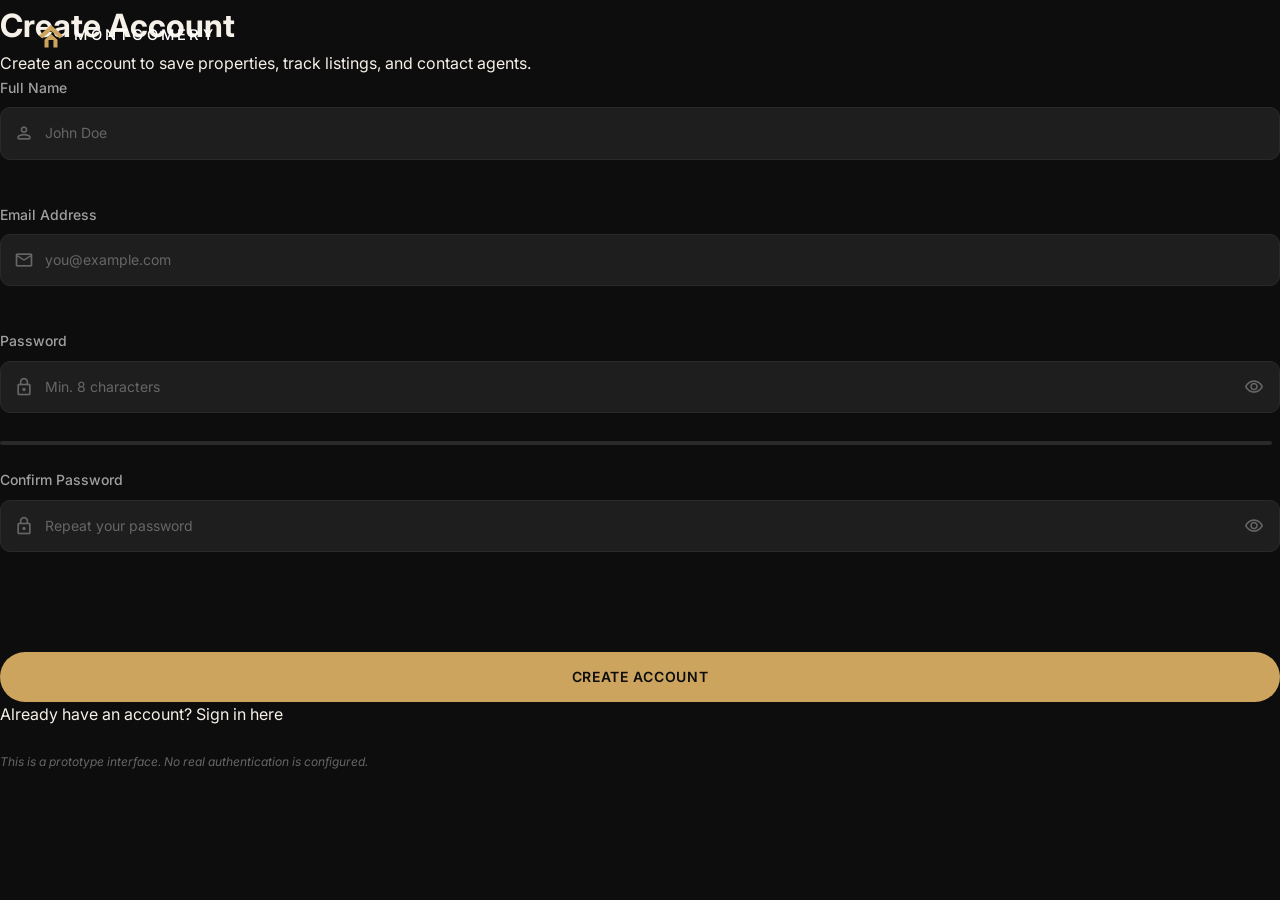
==== commit 4ab8b74c: "feat(auth): add member registration page with validation and dark-gold styling" ====
--- a/register.html
+++ b/register.html
@@ -12,7 +12,6 @@
     <link href="https://fonts.googleapis.com/css2?family=Inter:wght@300;400;500;600;700;800&family=Playfair+Display:wght@400;500;600;700&display=swap" rel="stylesheet"/>
     <link rel="stylesheet" href="https://fonts.googleapis.com/css2?family=Material+Symbols+Rounded:opsz,wght,FILL,GRAD@24,400,0..1,0" />
     <link rel="stylesheet" href="./assets/css/style.css">
-    <link rel="stylesheet" href="./assets/css/auth.css">
   </head>
   <body class="auth-page">
 
@@ -28,88 +27,74 @@
       </div>
     </header>
 
-    <main class="auth-page-animated">
-      <div class="container active animated-auth-box" id="animatedAuthBox">
-        <!-- Curved background shapes (Red-orange diagonal glow) -->
-        <div class="curved-shape" aria-hidden="true"></div>
-        <div class="curved-shape2" aria-hidden="true"></div>
+    <main class="auth-main">
+      <div class="auth-container">
+        <div class="auth-card">
+          <div class="auth-header">
+            <h1 class="auth-title">Create Account</h1>
+            <p class="auth-subtitle">Create an account to save properties, track listings, and contact agents.</p>
+          </div>
 
-        <!-- LOGIN FORM (Left Panel) -->
-        <div class="form-box Login">
-          <h2 class="animation" style="--D:0; --li:21; --S:0;">Login</h2>
-          <form id="animatedLoginForm" novalidate>
-            <div class="input-box animation" style="--D:1; --li:20; --S:1;">
-              <input type="text" id="animatedLoginUser" required autocomplete="username">
-              <label for="animatedLoginUser">Username</label>
-              <span class="material-symbols-rounded input-ico" aria-hidden="true">person</span>
+          <form class="auth-form" id="registerForm" novalidate>
+            <div class="form-group">
+              <label for="registerName" class="form-label">Full Name</label>
+              <div class="input-wrapper">
+                <span class="material-symbols-rounded input-icon" aria-hidden="true">person</span>
+                <input type="text" id="registerName" class="form-input" placeholder="John Doe" required autocomplete="name">
+              </div>
+              <span class="form-error" id="registerNameError"></span>
             </div>
 
-            <div class="input-box animation" style="--D:2; --li:19; --S:2;">
-              <input type="password" id="animatedLoginPass" required autocomplete="current-password">
-              <label for="animatedLoginPass">Password</label>
-              <span class="material-symbols-rounded input-ico" aria-hidden="true">lock</span>
+            <div class="form-group">
+              <label for="registerEmail" class="form-label">Email Address</label>
+              <div class="input-wrapper">
+                <span class="material-symbols-rounded input-icon" aria-hidden="true">mail</span>
+                <input type="email" id="registerEmail" class="form-input" placeholder="you@example.com" required autocomplete="email">
+              </div>
+              <span class="form-error" id="registerEmailError"></span>
             </div>
 
-            <div class="animated-auth-feedback" id="animatedLoginFeedback"></div>
+            <div class="form-group">
+              <label for="registerPassword" class="form-label">Password</label>
+              <div class="input-wrapper">
+                <span class="material-symbols-rounded input-icon" aria-hidden="true">lock</span>
+                <input type="password" id="registerPassword" class="form-input" placeholder="Min. 8 characters" required autocomplete="new-password" minlength="8">
+                <button type="button" class="password-toggle" aria-label="Toggle password visibility" data-toggle-password="registerPassword">
+                  <span class="material-symbols-rounded" aria-hidden="true">visibility</span>
+                </button>
+              </div>
+              <span class="form-error" id="registerPasswordError"></span>
+              <div class="password-strength" id="passwordStrength">
+                <div class="strength-bar"><div class="strength-fill" id="strengthFill"></div></div>
+                <span class="strength-text" id="strengthText"></span>
+              </div>
+            </div>
 
-            <button type="submit" class="btn animation" id="animatedLoginBtn" style="--D:3; --li:18; --S:3;">
-              <span class="btn-text">Login</span>
+            <div class="form-group">
+              <label for="registerConfirm" class="form-label">Confirm Password</label>
+              <div class="input-wrapper">
+                <span class="material-symbols-rounded input-icon" aria-hidden="true">lock</span>
+                <input type="password" id="registerConfirm" class="form-input" placeholder="Repeat your password" required autocomplete="new-password">
+                <button type="button" class="password-toggle" aria-label="Toggle password visibility" data-toggle-password="registerConfirm">
+                  <span class="material-symbols-rounded" aria-hidden="true">visibility</span>
+                </button>
+              </div>
+              <span class="form-error" id="registerConfirmError"></span>
+            </div>
+
+            <div class="form-status" id="registerStatus"></div>
+
+            <button type="submit" class="btn btn-primary btn-full" id="registerSubmit">
+              <span class="btn-text">Create Account</span>
               <span class="btn-loader" style="display:none;"></span>
             </button>
+          </form>
 
-              <div class="regi-link animation" style="--D:4; --li:17; --S:4;">
-                <p>Don't have an account? <a href="#" class="SignUpLink" id="toggleToRegister">Sign Up</a></p>
-              </div>
-            </form>
+          <p class="auth-footer-text">
+            Already have an account? <a href="signin.html" class="auth-link">Sign in here</a>
+          </p>
+          <p class="demo-notice auth-demo-notice">This is a prototype interface. No real authentication is configured.</p>
         </div>
-
-        <!-- LOGIN INFO (Right Panel) -->
-        <div class="info-content Login">
-          <h2 class="animation" style="--D:0; --li:21; --S:0;">WELCOME<br>BACK!</h2>
-          <p class="animation" style="--D:1; --li:20; --S:1;">We are happy to have you with us again. If you need anything, we are here to help.</p>
-        </div>
-
-        <!-- REGISTER FORM (Right Panel) -->
-        <div class="form-box Register">
-          <h2 class="animation" style="--li:17; --D:0; --S:0;">Sign Up</h2>
-          <form id="animatedRegisterForm" novalidate>
-            <div class="input-box animation" style="--li:18; --D:1; --S:1;">
-              <input type="text" id="animatedRegUser" required autocomplete="name">
-              <label for="animatedRegUser">Username</label>
-              <span class="material-symbols-rounded input-ico" aria-hidden="true">person</span>
-            </div>
-
-            <div class="input-box animation" style="--li:19; --D:2; --S:2;">
-              <input type="email" id="animatedRegEmail" required autocomplete="email">
-              <label for="animatedRegEmail">Email</label>
-              <span class="material-symbols-rounded input-ico" aria-hidden="true">mail</span>
-            </div>
-
-            <div class="input-box animation" style="--li:20; --D:3; --S:3;">
-              <input type="password" id="animatedRegPass" required autocomplete="new-password">
-              <label for="animatedRegPass">Password</label>
-              <span class="material-symbols-rounded input-ico" aria-hidden="true">lock</span>
-            </div>
-
-            <div class="animated-auth-feedback" id="animatedRegFeedback"></div>
-
-            <button type="submit" class="btn animation" id="animatedRegBtn" style="--li:21; --D:4; --S:4;">
-              <span class="btn-text">Sign Up</span>
-              <span class="btn-loader" style="display:none;"></span>
-            </button>
-
-            <div class="regi-link animation" style="--li:22; --D:5; --S:5;">
-              <p>Already have an account? <a href="#" class="SignInLink" id="toggleToLogin">Sign In</a></p>
-            </div>
-          </form>
-        </div>
-
-        <!-- REGISTER INFO (Left Panel) -->
-        <div class="info-content Register">
-          <h2 class="animation" style="--li:17; --D:0; --S:0;">WELCOME!</h2>
-          <p class="animation" style="--li:18; --D:1; --S:1;">We are happy to have you join us. If you need anything, we are here to help.</p>
-        </div>
-
       </div>
     </main>
 
--- a/assets/css/style.css
+++ b/assets/css/style.css
@@ -336,7 +336,11 @@
   align-items: center;
   justify-content: space-between;
   height: 100%;
-  gap: var(--space-md);
+  width: 100%;
+  max-width: var(--container-max);
+  margin-inline: auto;
+  padding-inline: clamp(1.25rem, 3vw, 2.5rem);
+  gap: clamp(1rem, 2vw, 2rem);
   position: relative;
 }
 
@@ -368,24 +372,18 @@
 
 /* Navbar */
 .navbar {
-  display: flex;
-  align-items: center;
-  justify-content: flex-end;
-  flex: 1;
-  gap: clamp(1rem, 1.8vw, 2.2rem);
-  white-space: nowrap;
+  display: contents;
 }
 
 .navbar-list {
   display: flex;
   align-items: center;
-  gap: clamp(1.6rem, 2.5vw, 2.8rem);
+  justify-content: center;
+  gap: clamp(1.25rem, 2vw, 2.2rem);
   list-style: none;
   margin: 0;
   padding: 0;
-  position: absolute;
-  left: 50%;
-  transform: translateX(-50%);
+  flex-shrink: 0;
 }
 
 .nav-link {
@@ -426,6 +424,13 @@
 
 .nav-link.active::after {
   width: 100%;
+}
+
+.navbar-right {
+  display: flex;
+  align-items: center;
+  gap: clamp(0.75rem, 1.2vw, 1.25rem);
+  flex-shrink: 0;
 }
 
 .navbar-actions {
@@ -1638,84 +1643,6 @@
 
 
 /*-----------------------------------*\
-  #AUTH PAGES
-\*-----------------------------------*/
-
-.auth-page {
-  min-height: 100vh;
-  display: flex;
-  flex-direction: column;
-}
-
-.header-auth {
-  position: relative;
-  background: var(--color-bg-secondary);
-  border-bottom: 1px solid var(--color-border);
-}
-
-.auth-main {
-  flex: 1;
-  display: flex;
-  align-items: center;
-  justify-content: center;
-  padding: var(--space-3xl) var(--space-lg);
-}
-
-.auth-container {
-  width: 100%;
-  max-width: 460px;
-}
-
-.auth-card {
-  background: var(--color-bg-card);
-  border: 1px solid var(--color-border);
-  border-radius: var(--radius-lg);
-  padding: var(--space-2xl);
-}
-
-.auth-header {
-  text-align: center;
-  margin-bottom: var(--space-2xl);
-}
-
-.auth-title {
-  font-family: var(--font-display);
-  font-size: var(--fs-h2);
-  font-weight: var(--fw-bold);
-  margin-bottom: var(--space-sm);
-}
-
-.auth-subtitle {
-  color: var(--color-text-secondary);
-  font-size: var(--fs-small);
-}
-
-.auth-form { margin-bottom: var(--space-xl); }
-
-.auth-footer-text {
-  text-align: center;
-  font-size: var(--fs-small);
-  color: var(--color-text-secondary);
-}
-
-.auth-link {
-  color: var(--color-gold);
-  font-weight: var(--fw-medium);
-  transition: color var(--transition-fast);
-}
-
-.auth-link:hover { color: var(--color-gold-light); }
-
-.auth-demo-notice {
-  text-align: center;
-  margin-top: var(--space-lg);
-  padding-top: var(--space-md);
-  border-top: 1px solid var(--color-border);
-}
-
-
-
-/*-----------------------------------*\
   #FORMS
 \*-----------------------------------*/
 
@@ -2027,15 +1954,73 @@
 @media (max-width: 1024px) {
 
   .header-container {
-    gap: var(--space-sm);
-  }
-
-  .navbar {
-    gap: 1.25rem;
+    padding-inline: clamp(0.75rem, 2vw, 1.25rem);
+    gap: clamp(0.4rem, 1vw, 0.75rem);
+  }
+
+  .logo {
+    gap: 8px;
+  }
+
+  .logo-icon {
+    width: 22px;
+    height: 22px;
+  }
+
+  .logo-text {
+    font-size: 0.82rem;
+    letter-spacing: 0.14em;
   }
 
   .navbar-list {
-    gap: 1.25rem;
+    gap: clamp(0.5rem, 1vw, 1rem);
+  }
+
+  .nav-link {
+    font-size: 0.74rem;
+    letter-spacing: 0.08em;
+    padding: 4px 0;
+  }
+
+  .navbar-right {
+    gap: clamp(0.35rem, 0.8vw, 0.75rem);
+  }
+
+  .navbar-actions {
+    gap: clamp(0.35rem, 0.8vw, 0.6rem);
+  }
+
+  .header .saved-nav-btn {
+    padding: 4px 8px;
+    font-size: 0.72rem;
+    gap: 4px;
+  }
+
+  .header .saved-nav-btn .material-symbols-rounded {
+    font-size: 15px;
+  }
+
+  .header .currency-switcher {
+    padding: 2px;
+  }
+
+  .header .currency-btn {
+    padding: 2px 6px;
+    font-size: 0.68rem;
+  }
+
+  .nav-action-link {
+    font-size: 0.72rem;
+  }
+
+  .nav-contact-btn {
+    width: 26px;
+    height: 26px;
+  }
+
+  .nav-contact-icon {
+    width: 15px;
+    height: 15px;
   }
 
   .search-bar {
@@ -2099,6 +2084,7 @@
   }
 
   .navbar {
+    display: flex;
     position: fixed;
     top: 0;
     right: 0;
@@ -2167,6 +2153,14 @@
     transform: none;
   }
 
+  .navbar-right {
+    display: flex;
+    flex-direction: column;
+    align-items: stretch;
+    width: 100%;
+    gap: var(--space-xl);
+  }
+
   .navbar-actions {
     flex-direction: column;
     align-items: stretch;
@@ -2434,8 +2428,6 @@
     max-width: 100%;
   }
 
-  .auth-card { padding: var(--space-lg); }
-
   .form-fieldset { padding: var(--space-md); }
 
   .categories-grid { grid-template-columns: 1fr 1fr; }
@@ -2472,535 +2464,4 @@
   }
 }
 
-/*-----------------------------------*\
-  #EXACT ANIMATED LOGIN & SIGNUP CARD
-  Matches the Coding Wizard animation
-\*-----------------------------------*/
-
-/* Modal Backdrop & Wrapper */
-.auth-modal-backdrop {
-  position: fixed;
-  inset: 0;
-  width: 100%;
-  height: 100%;
-  background: rgba(10, 11, 15, 0.84);
-  backdrop-filter: blur(8px);
-  -webkit-backdrop-filter: blur(8px);
-  z-index: 9999;
-  display: flex;
-  align-items: center;
-  justify-content: center;
-  padding: 20px;
-  opacity: 0;
-  visibility: hidden;
-  transition: opacity 0.4s ease, visibility 0.4s ease;
-}
-
-.auth-modal-backdrop.is-open {
-  opacity: 1;
-  visibility: visible;
-}
-
-.auth-modal-wrapper {
-  position: relative;
-  display: flex;
-  align-items: center;
-  justify-content: center;
-  transform: scale(0.92);
-  transition: transform 0.4s cubic-bezier(0.16, 1, 0.3, 1);
-}
-
-.auth-modal-backdrop.is-open .auth-modal-wrapper {
-  transform: scale(1);
-}
-
-/* Standalone Auth Page Wrapper (for signin.html & register.html) */
-.auth-page-animated {
-  min-height: 100vh;
-  display: flex;
-  flex-direction: column;
-  align-items: center;
-  justify-content: center;
-  padding: 80px 20px 40px;
-  background: radial-gradient(circle at 50% 30%, #1c1d25 0%, #0d0d11 100%);
-  position: relative;
-  overflow-x: hidden;
-}
-
-.auth-page-animated::before {
-  content: '';
-  position: absolute;
-  top: -20%;
-  left: 50%;
-  transform: translateX(-50%);
-  width: 600px;
-  height: 600px;
-  background: radial-gradient(circle, rgba(244, 91, 50, 0.12) 0%, transparent 70%);
-  pointer-events: none;
-  z-index: 0;
-}
-
-.auth-page-animated-header {
-  margin-bottom: 25px;
-  z-index: 2;
-  text-align: center;
-}
-
-/* Modal Close Button */
-.auth-modal-close {
-  position: absolute;
-  top: -45px;
-  right: 0;
-  width: 36px;
-  height: 36px;
-  border-radius: 50%;
-  background: rgba(255, 255, 255, 0.12);
-  border: 1px solid rgba(255, 255, 255, 0.25);
-  color: #ffffff;
-  display: flex;
-  align-items: center;
-  justify-content: center;
-  cursor: pointer;
-  z-index: 20;
-  transition: all 0.25s ease;
-}
-
-.auth-modal-close:hover {
-  background: #ff441f;
-  border-color: #ff441f;
-  transform: rotate(90deg);
-  box-shadow: 0 0 15px rgba(255, 68, 31, 0.6);
-}
-
-/* Exact Container / Card from the user's reference image */
-.animated-auth-box.container,
-.auth-modal-wrapper .container.animated-auth-box,
-.auth-page-animated .container.animated-auth-box {
-  position: relative;
-  width: 750px;
-  height: 460px;
-  background: #181920;
-  border: 2px solid #eb532e;
-  box-shadow: 0 0 25px rgba(235, 83, 46, 0.65), inset 0 0 15px rgba(235, 83, 46, 0.15);
-  border-radius: 12px;
-  padding: 0;
-  margin: 0;
-  overflow: hidden;
-  box-sizing: border-box;
-}
-
-/* Curved Animated Shapes (Red-orange diagonal split) */
-.animated-auth-box .curved-shape {
-  position: absolute;
-  right: 0;
-  top: -5px;
-  height: 600px;
-  width: 850px;
-  background: linear-gradient(45deg, #181920 15%, #c0391b 60%, #ff441f 100%);
-  transform: rotate(10deg) skewY(40deg);
-  transform-origin: bottom right;
-  transition: transform 1.3s cubic-bezier(0.4, 0, 0.2, 1);
-  transition-delay: 1.3s;
-  z-index: 1;
-}
-
-.container.active .curved-shape {
-  transform: rotate(0deg) skewY(0deg);
-  transition-delay: 0.3s;
-}
-
-.animated-auth-box .curved-shape2 {
-  position: absolute;
-  left: 250px;
-  top: 100%;
-  height: 700px;
-  width: 850px;
-  background: #181920;
-  border-top: 3px solid #ff441f;
-  transform: rotate(0deg) skewY(0deg);
-  transform-origin: bottom left;
-  transition: transform 1.3s cubic-bezier(0.4, 0, 0.2, 1);
-  transition-delay: 0.3s;
-  z-index: 1;
-}
-
-.container.active .curved-shape2 {
-  transform: rotate(-11deg) skewY(-41deg);
-  transition-delay: 1.0s;
-}
-
-/* Form Boxes (Login & Register) */
-.animated-auth-box .form-box {
-  position: absolute;
-  top: 0;
-  width: 50%;
-  height: 100%;
-  display: flex;
-  flex-direction: column;
-  justify-content: center;
-  z-index: 2;
-  box-sizing: border-box;
-}
-
-.animated-auth-box .form-box.Login {
-  left: 0;
-  padding: 0 45px;
-}
-
-.animated-auth-box .form-box.Register {
-  right: 0;
-  padding: 0 45px;
-  pointer-events: none;
-}
-
-.container.active .form-box.Login {
-  pointer-events: none;
-}
-
-.container.active .form-box.Register {
-  pointer-events: auto;
-}
-
-.animated-auth-box .form-box h2 {
-  font-size: 30px;
-  color: #ffffff;
-  text-align: center;
-  font-weight: 700;
-  margin-bottom: 10px;
-  font-family: var(--font-primary, sans-serif);
-  letter-spacing: -0.02em;
-}
-
-/* Info Content Boxes — strictly bounded within diagonal color zone */
-.animated-auth-box .info-content {
-  position: absolute;
-  top: 0;
-  height: 100%;
-  display: flex;
-  flex-direction: column;
-  justify-content: center;
-  z-index: 2;
-  box-sizing: border-box;
-}
-
-.animated-auth-box .info-content.Login {
-  right: 0;
-  width: 250px;
-  text-align: right;
-  padding: 0 40px 0 0;
-  align-items: flex-end;
-}
-
-.animated-auth-box .info-content.Register {
-  left: 0;
-  width: 250px;
-  text-align: left;
-  padding: 0 0 0 40px;
-  align-items: flex-start;
-  pointer-events: none;
-}
-
-.container.active .info-content.Login {
-  pointer-events: none;
-}
-
-.container.active .info-content.Register {
-  pointer-events: auto;
-}
-
-.animated-auth-box .info-content.Login h2 {
-  text-transform: uppercase;
-  font-size: 30px;
-  color: #ffffff;
-  line-height: 1.18;
-  font-weight: 800;
-  letter-spacing: 0.5px;
-  margin-bottom: 12px;
-  text-align: right;
-  max-width: 195px;
-  font-family: var(--font-primary, sans-serif);
-}
-
-.animated-auth-box .info-content.Login p {
-  font-size: 13.5px;
-  color: rgba(255, 255, 255, 0.95);
-  line-height: 1.5;
-  text-align: right;
-  max-width: 195px;
-  margin: 0;
-  font-family: var(--font-primary, sans-serif);
-}
-
-.animated-auth-box .info-content.Register h2 {
-  text-transform: uppercase;
-  font-size: 30px;
-  color: #ffffff;
-  line-height: 1.18;
-  font-weight: 800;
-  letter-spacing: 0.5px;
-  margin-bottom: 12px;
-  text-align: left;
-  max-width: 195px;
-  font-family: var(--font-primary, sans-serif);
-}
-
-.animated-auth-box .info-content.Register p {
-  font-size: 13.5px;
-  color: rgba(255, 255, 255, 0.95);
-  line-height: 1.5;
-  text-align: left;
-  max-width: 195px;
-  margin: 0;
-  font-family: var(--font-primary, sans-serif);
-}
-
-/* Exact Input Box Underline Design */
-.animated-auth-box .input-box {
-  position: relative;
-  width: 100%;
-  height: 52px;
-  margin: 18px 0 8px 0;
-}
-
-.animated-auth-box .input-box input {
-  width: 100%;
-  height: 100%;
-  background: transparent;
-  border: none;
-  outline: none;
-  border-bottom: 2px solid #ffffff;
-  font-size: 15px;
-  color: #ffffff;
-  font-weight: 500;
-  padding: 16px 30px 4px 0;
-  box-sizing: border-box;
-  transition: border-bottom-color 0.3s ease;
-  border-radius: 0;
-}
-
-.animated-auth-box .input-box label {
-  position: absolute;
-  top: 50%;
-  left: 0;
-  transform: translateY(-50%);
-  font-size: 15px;
-  color: rgba(255, 255, 255, 0.7);
-  pointer-events: none;
-  transition: all 0.3s ease;
-}
-
-.animated-auth-box .input-box input:focus ~ label,
-.animated-auth-box .input-box input:valid ~ label,
-.animated-auth-box .input-box input.has-value ~ label {
-  top: 4px;
-  font-size: 12.5px;
-  color: #ff4d29;
-  font-weight: 500;
-}
-
-.animated-auth-box .input-box input:not(:focus):valid ~ label,
-.animated-auth-box .input-box input:not(:focus).has-value ~ label {
-  color: rgba(255, 255, 255, 0.75);
-}
-
-.animated-auth-box .input-box input:focus {
-  border-bottom-color: #ff4d29;
-}
-
-.animated-auth-box .input-box .input-ico {
-  position: absolute;
-  bottom: 8px;
-  right: 0;
-  font-size: 20px;
-  color: rgba(255, 255, 255, 0.65);
-  pointer-events: none;
-  transition: color 0.3s ease;
-}
-
-.animated-auth-box .input-box input:focus ~ .input-ico {
-  color: #ff4d29;
-}
-
-/* Gradient Pill Submit Button */
-.animated-auth-box .btn {
-  position: relative;
-  width: 100%;
-  height: 44px;
-  background: linear-gradient(90deg, #b23b1c, #d94b28);
-  border: 1px solid rgba(255, 255, 255, 0.15);
-  outline: none;
-  border-radius: 40px;
-  cursor: pointer;
-  font-size: 15px;
-  color: #ffffff;
-  font-weight: 600;
-  box-shadow: 0 4px 15px rgba(217, 75, 40, 0.4);
-  margin-top: 18px;
-  transition: transform 0.2s ease, box-shadow 0.2s ease, background 0.25s ease;
-  display: flex;
-  align-items: center;
-  justify-content: center;
-}
-
-.animated-auth-box .btn:hover {
-  transform: translateY(-2px);
-  box-shadow: 0 6px 20px rgba(217, 75, 40, 0.65);
-  background: linear-gradient(90deg, #c4401f, #eb532e);
-}
-
-.animated-auth-box .btn:active {
-  transform: translateY(0);
-}
-
-/* Switch Links */
-.animated-auth-box .regi-link {
-  font-size: 13.5px;
-  text-align: center;
-  margin-top: 18px;
-  color: rgba(255, 255, 255, 0.85);
-}
-
-.animated-auth-box .regi-link p {
-  margin: 0;
-}
-
-.animated-auth-box .regi-link p a {
-  color: #eb532e;
-  text-decoration: none;
-  font-weight: 600;
-  transition: color 0.2s ease;
-}
-
-.animated-auth-box .regi-link p a:hover {
-  text-decoration: underline;
-  color: #ff7152;
-}
-
-/* Feedback/Alert Messages */
-.animated-auth-box .animated-auth-feedback {
-  min-height: 18px;
-  font-size: 12px;
-  margin-top: 8px;
-  text-align: center;
-  transition: all 0.2s ease;
-}
-
-.animated-auth-box .animated-auth-feedback.error {
-  color: #ff6b6b;
-}
-
-.animated-auth-box .animated-auth-feedback.success {
-  color: #4cd964;
-}
-
-/* ----------------------------------------------------
-   ANIMATION RULES — EXACT SPECIFICATION FROM USER IMAGE
-   ---------------------------------------------------- */
-.form-box.Login .animation {
-  transform: translateX(0%);
-  opacity: 1;
-  filter: blur(0px);
-  transition: .7s ease;
-  transition-delay: calc(.1s * var(--D));
-}
-
-.container.active .form-box.Login .animation,
-.animated-auth-box.active .form-box.Login .animation {
-  transform: translateX(-120%);
-  opacity: 0;
-  filter: blur(10px);
-  transition-delay: calc(.1s * var(--S));
-}
-
-.info-content.Login .animation {
-  transform: translateX(0%);
-  opacity: 1;
-  filter: blur(0px);
-  transition: .7s ease;
-  transition-delay: calc(.1s * var(--D));
-}
-
-.container.active .info-content.Login .animation,
-.animated-auth-box.active .info-content.Login .animation {
-  transform: translateX(120%);
-  opacity: 0;
-  filter: blur(10px);
-  transition-delay: calc(.1s * var(--S));
-}
-
-/* The exact rules shown in user code snippet: */     
-.form-box.Register .animation {
-  transform: translateX(120%);
-  transition: .7s ease;
-  opacity: 0;
-  filter: blur(10px);
-  transition-delay: calc(.1s * var(--S));
-}
-
-.container.active .animation,
-.animated-auth-box.active .animation {
-  transform: translateX(0%);
-  opacity: 1;
-  transition-delay: calc(.1s * var(--li));
-}
-
-.container.active .form-box.Register .animation,
-.animated-auth-box.active .form-box.Register .animation {
-  transform: translateX(0%);
-  opacity: 1;
-  filter: blur(0px);
-  transition-delay: calc(.1s * var(--li));
-}
-
-.info-content.Register .animation {
-  transform: translateX(-120%);
-  transition: .7s ease;
-  opacity: 0;
-  filter: blur(10px);
-  transition-delay: calc(.1s * var(--S));
-}
-
-.container.active .info-content.Register .animation,
-.animated-auth-box.active .info-content.Register .animation {
-  transform: translateX(0%);
-  opacity: 1;
-  filter: blur(0px);
-  transition-delay: calc(.1s * var(--li));
-}
-
-/* Responsive styles for mobile & tablet */
-@media (max-width: 768px) {
-  .animated-auth-box.container,
-  .auth-modal-wrapper .container.animated-auth-box,
-  .auth-page-animated .container.animated-auth-box {
-    width: 95vw;
-    max-width: 420px;
-    height: 520px;
-  }
-
-  .animated-auth-box .form-box {
-    width: 100%;
-    padding: 0 24px;
-  }
-
-  .animated-auth-box .info-content {
-    display: none;
-  }
-
-  .animated-auth-box .curved-shape,
-  .animated-auth-box .curved-shape2 {
-    display: none;
-  }
-
-  .form-box.Register .animation {
-    transform: translateY(100%);
-  }
-
-  .container.active .form-box.Register .animation {
-    transform: translateY(0%);
-  }
-
-  .container.active .form-box.Login .animation {
-    transform: translateY(-100%);
-  }
-}+/* Note: Dedicated Auth modal & page styles are cleanly modularized in assets/css/auth.css */
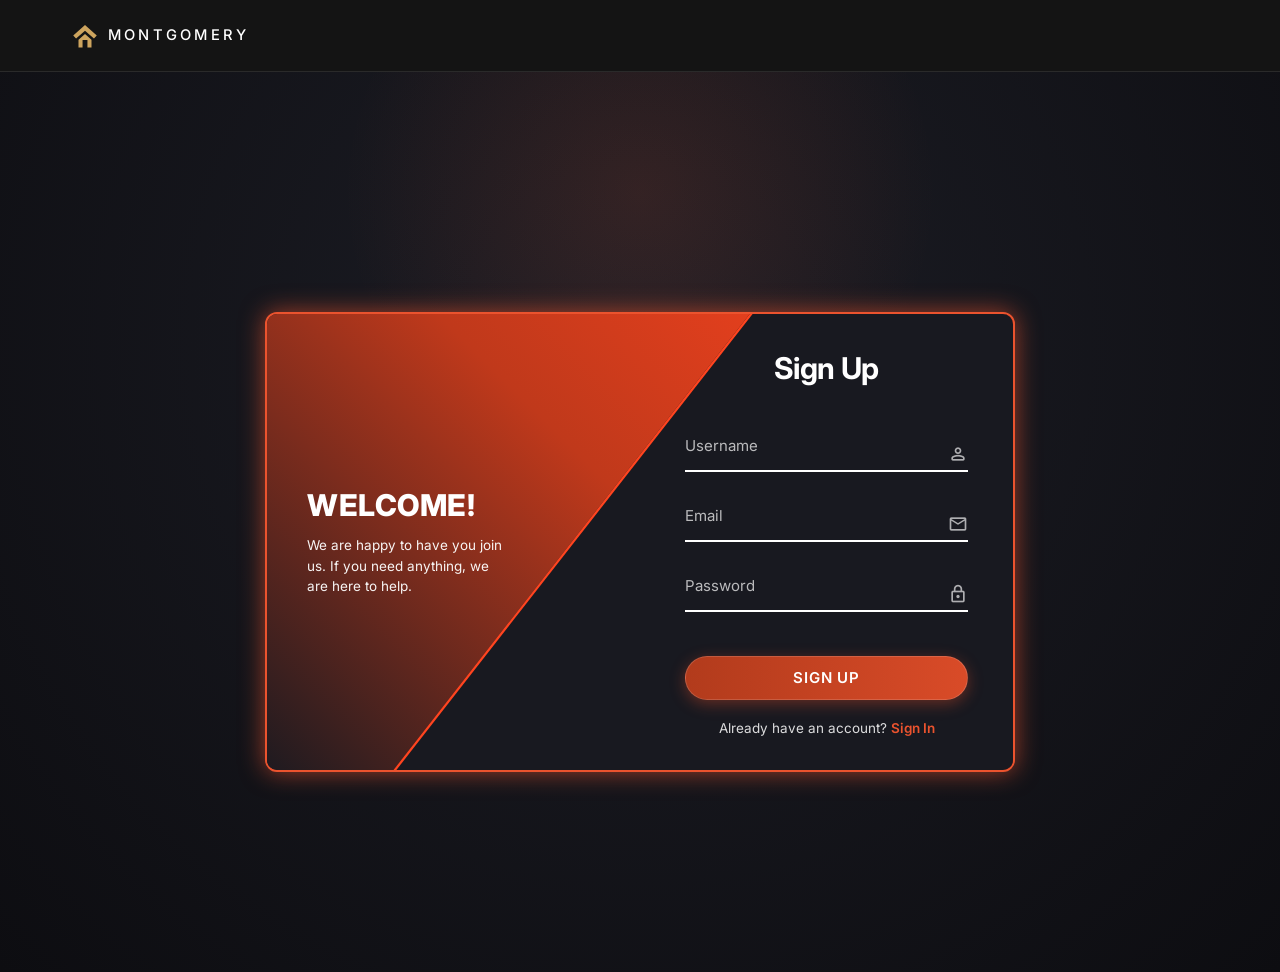
==== commit 68c4b261: "feat(auth): integrate animated dual-panel authentication into signin and register pages" ====
--- a/register.html
+++ b/register.html
@@ -27,74 +27,88 @@
       </div>
     </header>
 
-    <main class="auth-main">
-      <div class="auth-container">
-        <div class="auth-card">
-          <div class="auth-header">
-            <h1 class="auth-title">Create Account</h1>
-            <p class="auth-subtitle">Create an account to save properties, track listings, and contact agents.</p>
-          </div>
+    <main class="auth-page-animated">
+      <div class="container active animated-auth-box" id="animatedAuthBox">
+        <!-- Curved background shapes (Red-orange diagonal glow) -->
+        <div class="curved-shape" aria-hidden="true"></div>
+        <div class="curved-shape2" aria-hidden="true"></div>
 
-          <form class="auth-form" id="registerForm" novalidate>
-            <div class="form-group">
-              <label for="registerName" class="form-label">Full Name</label>
-              <div class="input-wrapper">
-                <span class="material-symbols-rounded input-icon" aria-hidden="true">person</span>
-                <input type="text" id="registerName" class="form-input" placeholder="John Doe" required autocomplete="name">
-              </div>
-              <span class="form-error" id="registerNameError"></span>
+        <!-- LOGIN FORM (Left Panel) -->
+        <div class="form-box Login">
+          <h2 class="animation" style="--D:0; --li:21; --S:0;">Login</h2>
+          <form id="animatedLoginForm" novalidate>
+            <div class="input-box animation" style="--D:1; --li:20; --S:1;">
+              <input type="text" id="animatedLoginUser" required autocomplete="username">
+              <label for="animatedLoginUser">Username</label>
+              <span class="material-symbols-rounded input-ico" aria-hidden="true">person</span>
             </div>
 
-            <div class="form-group">
-              <label for="registerEmail" class="form-label">Email Address</label>
-              <div class="input-wrapper">
-                <span class="material-symbols-rounded input-icon" aria-hidden="true">mail</span>
-                <input type="email" id="registerEmail" class="form-input" placeholder="you@example.com" required autocomplete="email">
-              </div>
-              <span class="form-error" id="registerEmailError"></span>
+            <div class="input-box animation" style="--D:2; --li:19; --S:2;">
+              <input type="password" id="animatedLoginPass" required autocomplete="current-password">
+              <label for="animatedLoginPass">Password</label>
+              <span class="material-symbols-rounded input-ico" aria-hidden="true">lock</span>
             </div>
 
-            <div class="form-group">
-              <label for="registerPassword" class="form-label">Password</label>
-              <div class="input-wrapper">
-                <span class="material-symbols-rounded input-icon" aria-hidden="true">lock</span>
-                <input type="password" id="registerPassword" class="form-input" placeholder="Min. 8 characters" required autocomplete="new-password" minlength="8">
-                <button type="button" class="password-toggle" aria-label="Toggle password visibility" data-toggle-password="registerPassword">
-                  <span class="material-symbols-rounded" aria-hidden="true">visibility</span>
-                </button>
+            <div class="animated-auth-feedback" id="animatedLoginFeedback"></div>
+
+            <button type="submit" class="btn animation" id="animatedLoginBtn" style="--D:3; --li:18; --S:3;">
+              <span class="btn-text">Login</span>
+              <span class="btn-loader" style="display:none;"></span>
+            </button>
+
+              <div class="regi-link animation" style="--D:4; --li:17; --S:4;">
+                <p>Don't have an account? <a href="#" class="SignUpLink" id="toggleToRegister">Sign Up</a></p>
               </div>
-              <span class="form-error" id="registerPasswordError"></span>
-              <div class="password-strength" id="passwordStrength">
-                <div class="strength-bar"><div class="strength-fill" id="strengthFill"></div></div>
-                <span class="strength-text" id="strengthText"></span>
-              </div>
+            </form>
+        </div>
+
+        <!-- LOGIN INFO (Right Panel) -->
+        <div class="info-content Login">
+          <h2 class="animation" style="--D:0; --li:21; --S:0;">WELCOME<br>BACK!</h2>
+          <p class="animation" style="--D:1; --li:20; --S:1;">We are happy to have you with us again. If you need anything, we are here to help.</p>
+        </div>
+
+        <!-- REGISTER FORM (Right Panel) -->
+        <div class="form-box Register">
+          <h2 class="animation" style="--li:17; --D:0; --S:0;">Sign Up</h2>
+          <form id="animatedRegisterForm" novalidate>
+            <div class="input-box animation" style="--li:18; --D:1; --S:1;">
+              <input type="text" id="animatedRegUser" required autocomplete="name">
+              <label for="animatedRegUser">Username</label>
+              <span class="material-symbols-rounded input-ico" aria-hidden="true">person</span>
             </div>
 
-            <div class="form-group">
-              <label for="registerConfirm" class="form-label">Confirm Password</label>
-              <div class="input-wrapper">
-                <span class="material-symbols-rounded input-icon" aria-hidden="true">lock</span>
-                <input type="password" id="registerConfirm" class="form-input" placeholder="Repeat your password" required autocomplete="new-password">
-                <button type="button" class="password-toggle" aria-label="Toggle password visibility" data-toggle-password="registerConfirm">
-                  <span class="material-symbols-rounded" aria-hidden="true">visibility</span>
-                </button>
-              </div>
-              <span class="form-error" id="registerConfirmError"></span>
+            <div class="input-box animation" style="--li:19; --D:2; --S:2;">
+              <input type="email" id="animatedRegEmail" required autocomplete="email">
+              <label for="animatedRegEmail">Email</label>
+              <span class="material-symbols-rounded input-ico" aria-hidden="true">mail</span>
             </div>
 
-            <div class="form-status" id="registerStatus"></div>
+            <div class="input-box animation" style="--li:20; --D:3; --S:3;">
+              <input type="password" id="animatedRegPass" required autocomplete="new-password">
+              <label for="animatedRegPass">Password</label>
+              <span class="material-symbols-rounded input-ico" aria-hidden="true">lock</span>
+            </div>
 
-            <button type="submit" class="btn btn-primary btn-full" id="registerSubmit">
-              <span class="btn-text">Create Account</span>
+            <div class="animated-auth-feedback" id="animatedRegFeedback"></div>
+
+            <button type="submit" class="btn animation" id="animatedRegBtn" style="--li:21; --D:4; --S:4;">
+              <span class="btn-text">Sign Up</span>
               <span class="btn-loader" style="display:none;"></span>
             </button>
+
+            <div class="regi-link animation" style="--li:22; --D:5; --S:5;">
+              <p>Already have an account? <a href="#" class="SignInLink" id="toggleToLogin">Sign In</a></p>
+            </div>
           </form>
+        </div>
 
-          <p class="auth-footer-text">
-            Already have an account? <a href="signin.html" class="auth-link">Sign in here</a>
-          </p>
-          <p class="demo-notice auth-demo-notice">This is a prototype interface. No real authentication is configured.</p>
+        <!-- REGISTER INFO (Left Panel) -->
+        <div class="info-content Register">
+          <h2 class="animation" style="--li:17; --D:0; --S:0;">WELCOME!</h2>
+          <p class="animation" style="--li:18; --D:1; --S:1;">We are happy to have you join us. If you need anything, we are here to help.</p>
         </div>
+
       </div>
     </main>
 
--- a/assets/css/style.css
+++ b/assets/css/style.css
@@ -336,11 +336,7 @@
   align-items: center;
   justify-content: space-between;
   height: 100%;
-  width: 100%;
-  max-width: var(--container-max);
-  margin-inline: auto;
-  padding-inline: clamp(1.25rem, 3vw, 2.5rem);
-  gap: clamp(1rem, 2vw, 2rem);
+  gap: var(--space-md);
   position: relative;
 }
 
@@ -372,18 +368,24 @@
 
 /* Navbar */
 .navbar {
-  display: contents;
+  display: flex;
+  align-items: center;
+  justify-content: flex-end;
+  flex: 1;
+  gap: clamp(1rem, 1.8vw, 2.2rem);
+  white-space: nowrap;
 }
 
 .navbar-list {
   display: flex;
   align-items: center;
-  justify-content: center;
-  gap: clamp(1.25rem, 2vw, 2.2rem);
+  gap: clamp(1.6rem, 2.5vw, 2.8rem);
   list-style: none;
   margin: 0;
   padding: 0;
-  flex-shrink: 0;
+  position: absolute;
+  left: 50%;
+  transform: translateX(-50%);
 }
 
 .nav-link {
@@ -424,13 +426,6 @@
 
 .nav-link.active::after {
   width: 100%;
-}
-
-.navbar-right {
-  display: flex;
-  align-items: center;
-  gap: clamp(0.75rem, 1.2vw, 1.25rem);
-  flex-shrink: 0;
 }
 
 .navbar-actions {
@@ -1643,6 +1638,84 @@
 
 
 /*-----------------------------------*\
+  #AUTH PAGES
+\*-----------------------------------*/
+
+.auth-page {
+  min-height: 100vh;
+  display: flex;
+  flex-direction: column;
+}
+
+.header-auth {
+  position: relative;
+  background: var(--color-bg-secondary);
+  border-bottom: 1px solid var(--color-border);
+}
+
+.auth-main {
+  flex: 1;
+  display: flex;
+  align-items: center;
+  justify-content: center;
+  padding: var(--space-3xl) var(--space-lg);
+}
+
+.auth-container {
+  width: 100%;
+  max-width: 460px;
+}
+
+.auth-card {
+  background: var(--color-bg-card);
+  border: 1px solid var(--color-border);
+  border-radius: var(--radius-lg);
+  padding: var(--space-2xl);
+}
+
+.auth-header {
+  text-align: center;
+  margin-bottom: var(--space-2xl);
+}
+
+.auth-title {
+  font-family: var(--font-display);
+  font-size: var(--fs-h2);
+  font-weight: var(--fw-bold);
+  margin-bottom: var(--space-sm);
+}
+
+.auth-subtitle {
+  color: var(--color-text-secondary);
+  font-size: var(--fs-small);
+}
+
+.auth-form { margin-bottom: var(--space-xl); }
+
+.auth-footer-text {
+  text-align: center;
+  font-size: var(--fs-small);
+  color: var(--color-text-secondary);
+}
+
+.auth-link {
+  color: var(--color-gold);
+  font-weight: var(--fw-medium);
+  transition: color var(--transition-fast);
+}
+
+.auth-link:hover { color: var(--color-gold-light); }
+
+.auth-demo-notice {
+  text-align: center;
+  margin-top: var(--space-lg);
+  padding-top: var(--space-md);
+  border-top: 1px solid var(--color-border);
+}
+
+
+
+/*-----------------------------------*\
   #FORMS
 \*-----------------------------------*/
 
@@ -1954,73 +2027,15 @@
 @media (max-width: 1024px) {
 
   .header-container {
-    padding-inline: clamp(0.75rem, 2vw, 1.25rem);
-    gap: clamp(0.4rem, 1vw, 0.75rem);
-  }
-
-  .logo {
-    gap: 8px;
-  }
-
-  .logo-icon {
-    width: 22px;
-    height: 22px;
-  }
-
-  .logo-text {
-    font-size: 0.82rem;
-    letter-spacing: 0.14em;
+    gap: var(--space-sm);
+  }
+
+  .navbar {
+    gap: 1.25rem;
   }
 
   .navbar-list {
-    gap: clamp(0.5rem, 1vw, 1rem);
-  }
-
-  .nav-link {
-    font-size: 0.74rem;
-    letter-spacing: 0.08em;
-    padding: 4px 0;
-  }
-
-  .navbar-right {
-    gap: clamp(0.35rem, 0.8vw, 0.75rem);
-  }
-
-  .navbar-actions {
-    gap: clamp(0.35rem, 0.8vw, 0.6rem);
-  }
-
-  .header .saved-nav-btn {
-    padding: 4px 8px;
-    font-size: 0.72rem;
-    gap: 4px;
-  }
-
-  .header .saved-nav-btn .material-symbols-rounded {
-    font-size: 15px;
-  }
-
-  .header .currency-switcher {
-    padding: 2px;
-  }
-
-  .header .currency-btn {
-    padding: 2px 6px;
-    font-size: 0.68rem;
-  }
-
-  .nav-action-link {
-    font-size: 0.72rem;
-  }
-
-  .nav-contact-btn {
-    width: 26px;
-    height: 26px;
-  }
-
-  .nav-contact-icon {
-    width: 15px;
-    height: 15px;
+    gap: 1.25rem;
   }
 
   .search-bar {
@@ -2084,7 +2099,6 @@
   }
 
   .navbar {
-    display: flex;
     position: fixed;
     top: 0;
     right: 0;
@@ -2153,14 +2167,6 @@
     transform: none;
   }
 
-  .navbar-right {
-    display: flex;
-    flex-direction: column;
-    align-items: stretch;
-    width: 100%;
-    gap: var(--space-xl);
-  }
-
   .navbar-actions {
     flex-direction: column;
     align-items: stretch;
@@ -2428,6 +2434,8 @@
     max-width: 100%;
   }
 
+  .auth-card { padding: var(--space-lg); }
+
   .form-fieldset { padding: var(--space-md); }
 
   .categories-grid { grid-template-columns: 1fr 1fr; }
@@ -2464,4 +2472,535 @@
   }
 }
 
-/* Note: Dedicated Auth modal & page styles are cleanly modularized in assets/css/auth.css */+/*-----------------------------------*\
+  #EXACT ANIMATED LOGIN & SIGNUP CARD
+  Matches the Coding Wizard animation
+\*-----------------------------------*/
+
+/* Modal Backdrop & Wrapper */
+.auth-modal-backdrop {
+  position: fixed;
+  inset: 0;
+  width: 100%;
+  height: 100%;
+  background: rgba(10, 11, 15, 0.84);
+  backdrop-filter: blur(8px);
+  -webkit-backdrop-filter: blur(8px);
+  z-index: 9999;
+  display: flex;
+  align-items: center;
+  justify-content: center;
+  padding: 20px;
+  opacity: 0;
+  visibility: hidden;
+  transition: opacity 0.4s ease, visibility 0.4s ease;
+}
+
+.auth-modal-backdrop.is-open {
+  opacity: 1;
+  visibility: visible;
+}
+
+.auth-modal-wrapper {
+  position: relative;
+  display: flex;
+  align-items: center;
+  justify-content: center;
+  transform: scale(0.92);
+  transition: transform 0.4s cubic-bezier(0.16, 1, 0.3, 1);
+}
+
+.auth-modal-backdrop.is-open .auth-modal-wrapper {
+  transform: scale(1);
+}
+
+/* Standalone Auth Page Wrapper (for signin.html & register.html) */
+.auth-page-animated {
+  min-height: 100vh;
+  display: flex;
+  flex-direction: column;
+  align-items: center;
+  justify-content: center;
+  padding: 80px 20px 40px;
+  background: radial-gradient(circle at 50% 30%, #1c1d25 0%, #0d0d11 100%);
+  position: relative;
+  overflow-x: hidden;
+}
+
+.auth-page-animated::before {
+  content: '';
+  position: absolute;
+  top: -20%;
+  left: 50%;
+  transform: translateX(-50%);
+  width: 600px;
+  height: 600px;
+  background: radial-gradient(circle, rgba(244, 91, 50, 0.12) 0%, transparent 70%);
+  pointer-events: none;
+  z-index: 0;
+}
+
+.auth-page-animated-header {
+  margin-bottom: 25px;
+  z-index: 2;
+  text-align: center;
+}
+
+/* Modal Close Button */
+.auth-modal-close {
+  position: absolute;
+  top: -45px;
+  right: 0;
+  width: 36px;
+  height: 36px;
+  border-radius: 50%;
+  background: rgba(255, 255, 255, 0.12);
+  border: 1px solid rgba(255, 255, 255, 0.25);
+  color: #ffffff;
+  display: flex;
+  align-items: center;
+  justify-content: center;
+  cursor: pointer;
+  z-index: 20;
+  transition: all 0.25s ease;
+}
+
+.auth-modal-close:hover {
+  background: #ff441f;
+  border-color: #ff441f;
+  transform: rotate(90deg);
+  box-shadow: 0 0 15px rgba(255, 68, 31, 0.6);
+}
+
+/* Exact Container / Card from the user's reference image */
+.animated-auth-box.container,
+.auth-modal-wrapper .container.animated-auth-box,
+.auth-page-animated .container.animated-auth-box {
+  position: relative;
+  width: 750px;
+  height: 460px;
+  background: #181920;
+  border: 2px solid #eb532e;
+  box-shadow: 0 0 25px rgba(235, 83, 46, 0.65), inset 0 0 15px rgba(235, 83, 46, 0.15);
+  border-radius: 12px;
+  padding: 0;
+  margin: 0;
+  overflow: hidden;
+  box-sizing: border-box;
+}
+
+/* Curved Animated Shapes (Red-orange diagonal split) */
+.animated-auth-box .curved-shape {
+  position: absolute;
+  right: 0;
+  top: -5px;
+  height: 600px;
+  width: 850px;
+  background: linear-gradient(45deg, #181920 15%, #c0391b 60%, #ff441f 100%);
+  transform: rotate(10deg) skewY(40deg);
+  transform-origin: bottom right;
+  transition: transform 1.3s cubic-bezier(0.4, 0, 0.2, 1);
+  transition-delay: 1.3s;
+  z-index: 1;
+}
+
+.container.active .curved-shape {
+  transform: rotate(0deg) skewY(0deg);
+  transition-delay: 0.3s;
+}
+
+.animated-auth-box .curved-shape2 {
+  position: absolute;
+  left: 250px;
+  top: 100%;
+  height: 700px;
+  width: 850px;
+  background: #181920;
+  border-top: 3px solid #ff441f;
+  transform: rotate(0deg) skewY(0deg);
+  transform-origin: bottom left;
+  transition: transform 1.3s cubic-bezier(0.4, 0, 0.2, 1);
+  transition-delay: 0.3s;
+  z-index: 1;
+}
+
+.container.active .curved-shape2 {
+  transform: rotate(-11deg) skewY(-41deg);
+  transition-delay: 1.0s;
+}
+
+/* Form Boxes (Login & Register) */
+.animated-auth-box .form-box {
+  position: absolute;
+  top: 0;
+  width: 50%;
+  height: 100%;
+  display: flex;
+  flex-direction: column;
+  justify-content: center;
+  z-index: 2;
+  box-sizing: border-box;
+}
+
+.animated-auth-box .form-box.Login {
+  left: 0;
+  padding: 0 45px;
+}
+
+.animated-auth-box .form-box.Register {
+  right: 0;
+  padding: 0 45px;
+  pointer-events: none;
+}
+
+.container.active .form-box.Login {
+  pointer-events: none;
+}
+
+.container.active .form-box.Register {
+  pointer-events: auto;
+}
+
+.animated-auth-box .form-box h2 {
+  font-size: 30px;
+  color: #ffffff;
+  text-align: center;
+  font-weight: 700;
+  margin-bottom: 10px;
+  font-family: var(--font-primary, sans-serif);
+  letter-spacing: -0.02em;
+}
+
+/* Info Content Boxes — strictly bounded within diagonal color zone */
+.animated-auth-box .info-content {
+  position: absolute;
+  top: 0;
+  height: 100%;
+  display: flex;
+  flex-direction: column;
+  justify-content: center;
+  z-index: 2;
+  box-sizing: border-box;
+}
+
+.animated-auth-box .info-content.Login {
+  right: 0;
+  width: 250px;
+  text-align: right;
+  padding: 0 40px 0 0;
+  align-items: flex-end;
+}
+
+.animated-auth-box .info-content.Register {
+  left: 0;
+  width: 250px;
+  text-align: left;
+  padding: 0 0 0 40px;
+  align-items: flex-start;
+  pointer-events: none;
+}
+
+.container.active .info-content.Login {
+  pointer-events: none;
+}
+
+.container.active .info-content.Register {
+  pointer-events: auto;
+}
+
+.animated-auth-box .info-content.Login h2 {
+  text-transform: uppercase;
+  font-size: 30px;
+  color: #ffffff;
+  line-height: 1.18;
+  font-weight: 800;
+  letter-spacing: 0.5px;
+  margin-bottom: 12px;
+  text-align: right;
+  max-width: 195px;
+  font-family: var(--font-primary, sans-serif);
+}
+
+.animated-auth-box .info-content.Login p {
+  font-size: 13.5px;
+  color: rgba(255, 255, 255, 0.95);
+  line-height: 1.5;
+  text-align: right;
+  max-width: 195px;
+  margin: 0;
+  font-family: var(--font-primary, sans-serif);
+}
+
+.animated-auth-box .info-content.Register h2 {
+  text-transform: uppercase;
+  font-size: 30px;
+  color: #ffffff;
+  line-height: 1.18;
+  font-weight: 800;
+  letter-spacing: 0.5px;
+  margin-bottom: 12px;
+  text-align: left;
+  max-width: 195px;
+  font-family: var(--font-primary, sans-serif);
+}
+
+.animated-auth-box .info-content.Register p {
+  font-size: 13.5px;
+  color: rgba(255, 255, 255, 0.95);
+  line-height: 1.5;
+  text-align: left;
+  max-width: 195px;
+  margin: 0;
+  font-family: var(--font-primary, sans-serif);
+}
+
+/* Exact Input Box Underline Design */
+.animated-auth-box .input-box {
+  position: relative;
+  width: 100%;
+  height: 52px;
+  margin: 18px 0 8px 0;
+}
+
+.animated-auth-box .input-box input {
+  width: 100%;
+  height: 100%;
+  background: transparent;
+  border: none;
+  outline: none;
+  border-bottom: 2px solid #ffffff;
+  font-size: 15px;
+  color: #ffffff;
+  font-weight: 500;
+  padding: 16px 30px 4px 0;
+  box-sizing: border-box;
+  transition: border-bottom-color 0.3s ease;
+  border-radius: 0;
+}
+
+.animated-auth-box .input-box label {
+  position: absolute;
+  top: 50%;
+  left: 0;
+  transform: translateY(-50%);
+  font-size: 15px;
+  color: rgba(255, 255, 255, 0.7);
+  pointer-events: none;
+  transition: all 0.3s ease;
+}
+
+.animated-auth-box .input-box input:focus ~ label,
+.animated-auth-box .input-box input:valid ~ label,
+.animated-auth-box .input-box input.has-value ~ label {
+  top: 4px;
+  font-size: 12.5px;
+  color: #ff4d29;
+  font-weight: 500;
+}
+
+.animated-auth-box .input-box input:not(:focus):valid ~ label,
+.animated-auth-box .input-box input:not(:focus).has-value ~ label {
+  color: rgba(255, 255, 255, 0.75);
+}
+
+.animated-auth-box .input-box input:focus {
+  border-bottom-color: #ff4d29;
+}
+
+.animated-auth-box .input-box .input-ico {
+  position: absolute;
+  bottom: 8px;
+  right: 0;
+  font-size: 20px;
+  color: rgba(255, 255, 255, 0.65);
+  pointer-events: none;
+  transition: color 0.3s ease;
+}
+
+.animated-auth-box .input-box input:focus ~ .input-ico {
+  color: #ff4d29;
+}
+
+/* Gradient Pill Submit Button */
+.animated-auth-box .btn {
+  position: relative;
+  width: 100%;
+  height: 44px;
+  background: linear-gradient(90deg, #b23b1c, #d94b28);
+  border: 1px solid rgba(255, 255, 255, 0.15);
+  outline: none;
+  border-radius: 40px;
+  cursor: pointer;
+  font-size: 15px;
+  color: #ffffff;
+  font-weight: 600;
+  box-shadow: 0 4px 15px rgba(217, 75, 40, 0.4);
+  margin-top: 18px;
+  transition: transform 0.2s ease, box-shadow 0.2s ease, background 0.25s ease;
+  display: flex;
+  align-items: center;
+  justify-content: center;
+}
+
+.animated-auth-box .btn:hover {
+  transform: translateY(-2px);
+  box-shadow: 0 6px 20px rgba(217, 75, 40, 0.65);
+  background: linear-gradient(90deg, #c4401f, #eb532e);
+}
+
+.animated-auth-box .btn:active {
+  transform: translateY(0);
+}
+
+/* Switch Links */
+.animated-auth-box .regi-link {
+  font-size: 13.5px;
+  text-align: center;
+  margin-top: 18px;
+  color: rgba(255, 255, 255, 0.85);
+}
+
+.animated-auth-box .regi-link p {
+  margin: 0;
+}
+
+.animated-auth-box .regi-link p a {
+  color: #eb532e;
+  text-decoration: none;
+  font-weight: 600;
+  transition: color 0.2s ease;
+}
+
+.animated-auth-box .regi-link p a:hover {
+  text-decoration: underline;
+  color: #ff7152;
+}
+
+/* Feedback/Alert Messages */
+.animated-auth-box .animated-auth-feedback {
+  min-height: 18px;
+  font-size: 12px;
+  margin-top: 8px;
+  text-align: center;
+  transition: all 0.2s ease;
+}
+
+.animated-auth-box .animated-auth-feedback.error {
+  color: #ff6b6b;
+}
+
+.animated-auth-box .animated-auth-feedback.success {
+  color: #4cd964;
+}
+
+/* ----------------------------------------------------
+   ANIMATION RULES — EXACT SPECIFICATION FROM USER IMAGE
+   ---------------------------------------------------- */
+.form-box.Login .animation {
+  transform: translateX(0%);
+  opacity: 1;
+  filter: blur(0px);
+  transition: .7s ease;
+  transition-delay: calc(.1s * var(--D));
+}
+
+.container.active .form-box.Login .animation,
+.animated-auth-box.active .form-box.Login .animation {
+  transform: translateX(-120%);
+  opacity: 0;
+  filter: blur(10px);
+  transition-delay: calc(.1s * var(--S));
+}
+
+.info-content.Login .animation {
+  transform: translateX(0%);
+  opacity: 1;
+  filter: blur(0px);
+  transition: .7s ease;
+  transition-delay: calc(.1s * var(--D));
+}
+
+.container.active .info-content.Login .animation,
+.animated-auth-box.active .info-content.Login .animation {
+  transform: translateX(120%);
+  opacity: 0;
+  filter: blur(10px);
+  transition-delay: calc(.1s * var(--S));
+}
+
+/* The exact rules shown in user code snippet: */     
+.form-box.Register .animation {
+  transform: translateX(120%);
+  transition: .7s ease;
+  opacity: 0;
+  filter: blur(10px);
+  transition-delay: calc(.1s * var(--S));
+}
+
+.container.active .animation,
+.animated-auth-box.active .animation {
+  transform: translateX(0%);
+  opacity: 1;
+  transition-delay: calc(.1s * var(--li));
+}
+
+.container.active .form-box.Register .animation,
+.animated-auth-box.active .form-box.Register .animation {
+  transform: translateX(0%);
+  opacity: 1;
+  filter: blur(0px);
+  transition-delay: calc(.1s * var(--li));
+}
+
+.info-content.Register .animation {
+  transform: translateX(-120%);
+  transition: .7s ease;
+  opacity: 0;
+  filter: blur(10px);
+  transition-delay: calc(.1s * var(--S));
+}
+
+.container.active .info-content.Register .animation,
+.animated-auth-box.active .info-content.Register .animation {
+  transform: translateX(0%);
+  opacity: 1;
+  filter: blur(0px);
+  transition-delay: calc(.1s * var(--li));
+}
+
+/* Responsive styles for mobile & tablet */
+@media (max-width: 768px) {
+  .animated-auth-box.container,
+  .auth-modal-wrapper .container.animated-auth-box,
+  .auth-page-animated .container.animated-auth-box {
+    width: 95vw;
+    max-width: 420px;
+    height: 520px;
+  }
+
+  .animated-auth-box .form-box {
+    width: 100%;
+    padding: 0 24px;
+  }
+
+  .animated-auth-box .info-content {
+    display: none;
+  }
+
+  .animated-auth-box .curved-shape,
+  .animated-auth-box .curved-shape2 {
+    display: none;
+  }
+
+  .form-box.Register .animation {
+    transform: translateY(100%);
+  }
+
+  .container.active .form-box.Register .animation {
+    transform: translateY(0%);
+  }
+
+  .container.active .form-box.Login .animation {
+    transform: translateY(-100%);
+  }
+}
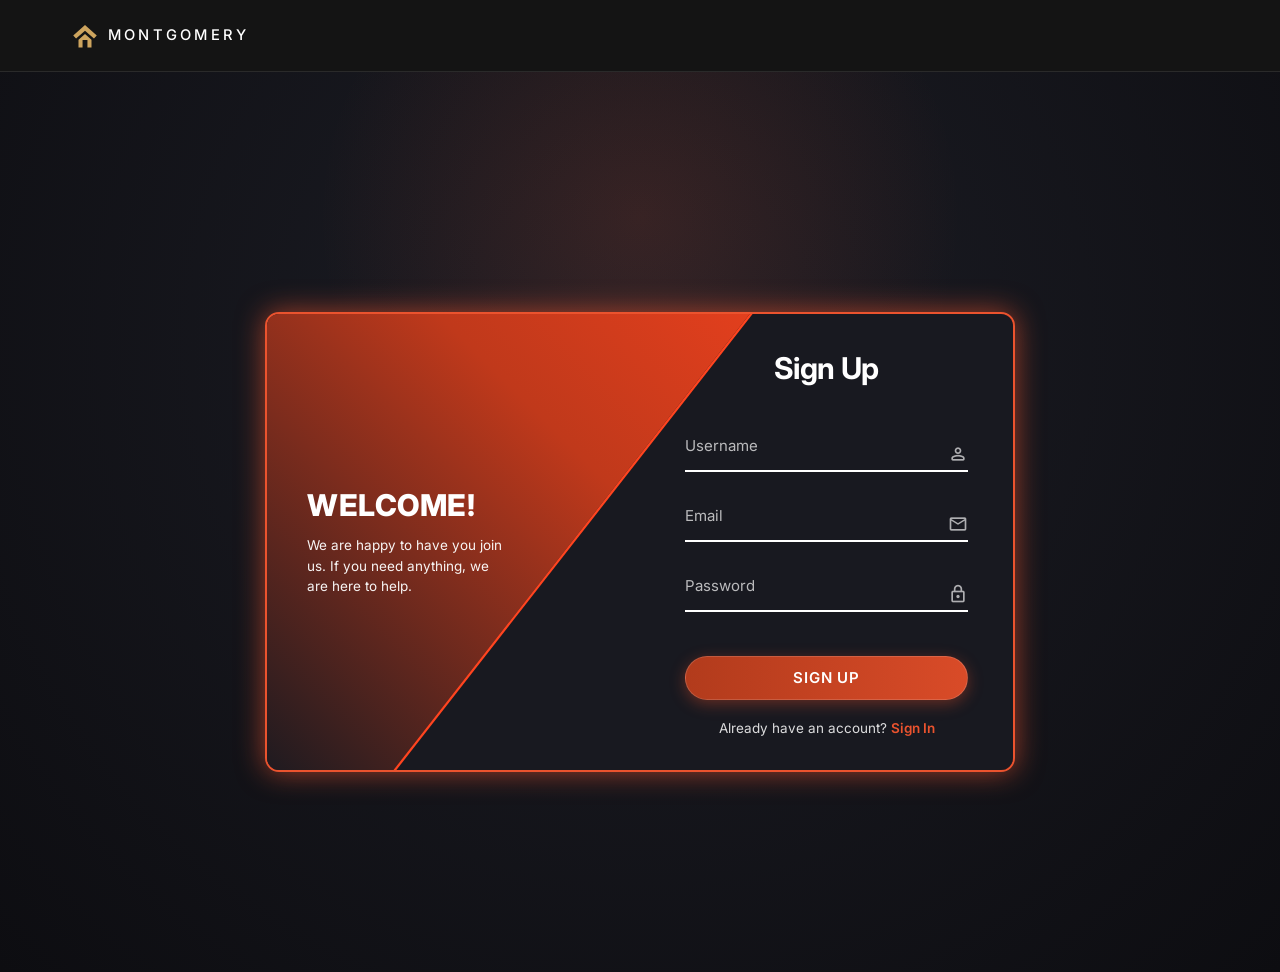
==== commit 3480104a: "refactor(auth): modularize auth.css and preserve navbar actions during session sync" ====
--- a/register.html
+++ b/register.html
@@ -12,6 +12,7 @@
     <link href="https://fonts.googleapis.com/css2?family=Inter:wght@300;400;500;600;700;800&family=Playfair+Display:wght@400;500;600;700&display=swap" rel="stylesheet"/>
     <link rel="stylesheet" href="https://fonts.googleapis.com/css2?family=Material+Symbols+Rounded:opsz,wght,FILL,GRAD@24,400,0..1,0" />
     <link rel="stylesheet" href="./assets/css/style.css">
+    <link rel="stylesheet" href="./assets/css/auth.css">
   </head>
   <body class="auth-page">
 
--- a/assets/css/style.css
+++ b/assets/css/style.css
@@ -1633,84 +1633,6 @@
 @keyframes slideUp {
   from { opacity: 0; transform: translateY(20px); }
   to { opacity: 1; transform: translateY(0); }
-}
-
-
-
-/*-----------------------------------*\
-  #AUTH PAGES
-\*-----------------------------------*/
-
-.auth-page {
-  min-height: 100vh;
-  display: flex;
-  flex-direction: column;
-}
-
-.header-auth {
-  position: relative;
-  background: var(--color-bg-secondary);
-  border-bottom: 1px solid var(--color-border);
-}
-
-.auth-main {
-  flex: 1;
-  display: flex;
-  align-items: center;
-  justify-content: center;
-  padding: var(--space-3xl) var(--space-lg);
-}
-
-.auth-container {
-  width: 100%;
-  max-width: 460px;
-}
-
-.auth-card {
-  background: var(--color-bg-card);
-  border: 1px solid var(--color-border);
-  border-radius: var(--radius-lg);
-  padding: var(--space-2xl);
-}
-
-.auth-header {
-  text-align: center;
-  margin-bottom: var(--space-2xl);
-}
-
-.auth-title {
-  font-family: var(--font-display);
-  font-size: var(--fs-h2);
-  font-weight: var(--fw-bold);
-  margin-bottom: var(--space-sm);
-}
-
-.auth-subtitle {
-  color: var(--color-text-secondary);
-  font-size: var(--fs-small);
-}
-
-.auth-form { margin-bottom: var(--space-xl); }
-
-.auth-footer-text {
-  text-align: center;
-  font-size: var(--fs-small);
-  color: var(--color-text-secondary);
-}
-
-.auth-link {
-  color: var(--color-gold);
-  font-weight: var(--fw-medium);
-  transition: color var(--transition-fast);
-}
-
-.auth-link:hover { color: var(--color-gold-light); }
-
-.auth-demo-notice {
-  text-align: center;
-  margin-top: var(--space-lg);
-  padding-top: var(--space-md);
-  border-top: 1px solid var(--color-border);
 }
 
 
@@ -2434,8 +2356,6 @@
     max-width: 100%;
   }
 
-  .auth-card { padding: var(--space-lg); }
-
   .form-fieldset { padding: var(--space-md); }
 
   .categories-grid { grid-template-columns: 1fr 1fr; }
@@ -2472,535 +2392,4 @@
   }
 }
 
-/*-----------------------------------*\
-  #EXACT ANIMATED LOGIN & SIGNUP CARD
-  Matches the Coding Wizard animation
-\*-----------------------------------*/
-
-/* Modal Backdrop & Wrapper */
-.auth-modal-backdrop {
-  position: fixed;
-  inset: 0;
-  width: 100%;
-  height: 100%;
-  background: rgba(10, 11, 15, 0.84);
-  backdrop-filter: blur(8px);
-  -webkit-backdrop-filter: blur(8px);
-  z-index: 9999;
-  display: flex;
-  align-items: center;
-  justify-content: center;
-  padding: 20px;
-  opacity: 0;
-  visibility: hidden;
-  transition: opacity 0.4s ease, visibility 0.4s ease;
-}
-
-.auth-modal-backdrop.is-open {
-  opacity: 1;
-  visibility: visible;
-}
-
-.auth-modal-wrapper {
-  position: relative;
-  display: flex;
-  align-items: center;
-  justify-content: center;
-  transform: scale(0.92);
-  transition: transform 0.4s cubic-bezier(0.16, 1, 0.3, 1);
-}
-
-.auth-modal-backdrop.is-open .auth-modal-wrapper {
-  transform: scale(1);
-}
-
-/* Standalone Auth Page Wrapper (for signin.html & register.html) */
-.auth-page-animated {
-  min-height: 100vh;
-  display: flex;
-  flex-direction: column;
-  align-items: center;
-  justify-content: center;
-  padding: 80px 20px 40px;
-  background: radial-gradient(circle at 50% 30%, #1c1d25 0%, #0d0d11 100%);
-  position: relative;
-  overflow-x: hidden;
-}
-
-.auth-page-animated::before {
-  content: '';
-  position: absolute;
-  top: -20%;
-  left: 50%;
-  transform: translateX(-50%);
-  width: 600px;
-  height: 600px;
-  background: radial-gradient(circle, rgba(244, 91, 50, 0.12) 0%, transparent 70%);
-  pointer-events: none;
-  z-index: 0;
-}
-
-.auth-page-animated-header {
-  margin-bottom: 25px;
-  z-index: 2;
-  text-align: center;
-}
-
-/* Modal Close Button */
-.auth-modal-close {
-  position: absolute;
-  top: -45px;
-  right: 0;
-  width: 36px;
-  height: 36px;
-  border-radius: 50%;
-  background: rgba(255, 255, 255, 0.12);
-  border: 1px solid rgba(255, 255, 255, 0.25);
-  color: #ffffff;
-  display: flex;
-  align-items: center;
-  justify-content: center;
-  cursor: pointer;
-  z-index: 20;
-  transition: all 0.25s ease;
-}
-
-.auth-modal-close:hover {
-  background: #ff441f;
-  border-color: #ff441f;
-  transform: rotate(90deg);
-  box-shadow: 0 0 15px rgba(255, 68, 31, 0.6);
-}
-
-/* Exact Container / Card from the user's reference image */
-.animated-auth-box.container,
-.auth-modal-wrapper .container.animated-auth-box,
-.auth-page-animated .container.animated-auth-box {
-  position: relative;
-  width: 750px;
-  height: 460px;
-  background: #181920;
-  border: 2px solid #eb532e;
-  box-shadow: 0 0 25px rgba(235, 83, 46, 0.65), inset 0 0 15px rgba(235, 83, 46, 0.15);
-  border-radius: 12px;
-  padding: 0;
-  margin: 0;
-  overflow: hidden;
-  box-sizing: border-box;
-}
-
-/* Curved Animated Shapes (Red-orange diagonal split) */
-.animated-auth-box .curved-shape {
-  position: absolute;
-  right: 0;
-  top: -5px;
-  height: 600px;
-  width: 850px;
-  background: linear-gradient(45deg, #181920 15%, #c0391b 60%, #ff441f 100%);
-  transform: rotate(10deg) skewY(40deg);
-  transform-origin: bottom right;
-  transition: transform 1.3s cubic-bezier(0.4, 0, 0.2, 1);
-  transition-delay: 1.3s;
-  z-index: 1;
-}
-
-.container.active .curved-shape {
-  transform: rotate(0deg) skewY(0deg);
-  transition-delay: 0.3s;
-}
-
-.animated-auth-box .curved-shape2 {
-  position: absolute;
-  left: 250px;
-  top: 100%;
-  height: 700px;
-  width: 850px;
-  background: #181920;
-  border-top: 3px solid #ff441f;
-  transform: rotate(0deg) skewY(0deg);
-  transform-origin: bottom left;
-  transition: transform 1.3s cubic-bezier(0.4, 0, 0.2, 1);
-  transition-delay: 0.3s;
-  z-index: 1;
-}
-
-.container.active .curved-shape2 {
-  transform: rotate(-11deg) skewY(-41deg);
-  transition-delay: 1.0s;
-}
-
-/* Form Boxes (Login & Register) */
-.animated-auth-box .form-box {
-  position: absolute;
-  top: 0;
-  width: 50%;
-  height: 100%;
-  display: flex;
-  flex-direction: column;
-  justify-content: center;
-  z-index: 2;
-  box-sizing: border-box;
-}
-
-.animated-auth-box .form-box.Login {
-  left: 0;
-  padding: 0 45px;
-}
-
-.animated-auth-box .form-box.Register {
-  right: 0;
-  padding: 0 45px;
-  pointer-events: none;
-}
-
-.container.active .form-box.Login {
-  pointer-events: none;
-}
-
-.container.active .form-box.Register {
-  pointer-events: auto;
-}
-
-.animated-auth-box .form-box h2 {
-  font-size: 30px;
-  color: #ffffff;
-  text-align: center;
-  font-weight: 700;
-  margin-bottom: 10px;
-  font-family: var(--font-primary, sans-serif);
-  letter-spacing: -0.02em;
-}
-
-/* Info Content Boxes — strictly bounded within diagonal color zone */
-.animated-auth-box .info-content {
-  position: absolute;
-  top: 0;
-  height: 100%;
-  display: flex;
-  flex-direction: column;
-  justify-content: center;
-  z-index: 2;
-  box-sizing: border-box;
-}
-
-.animated-auth-box .info-content.Login {
-  right: 0;
-  width: 250px;
-  text-align: right;
-  padding: 0 40px 0 0;
-  align-items: flex-end;
-}
-
-.animated-auth-box .info-content.Register {
-  left: 0;
-  width: 250px;
-  text-align: left;
-  padding: 0 0 0 40px;
-  align-items: flex-start;
-  pointer-events: none;
-}
-
-.container.active .info-content.Login {
-  pointer-events: none;
-}
-
-.container.active .info-content.Register {
-  pointer-events: auto;
-}
-
-.animated-auth-box .info-content.Login h2 {
-  text-transform: uppercase;
-  font-size: 30px;
-  color: #ffffff;
-  line-height: 1.18;
-  font-weight: 800;
-  letter-spacing: 0.5px;
-  margin-bottom: 12px;
-  text-align: right;
-  max-width: 195px;
-  font-family: var(--font-primary, sans-serif);
-}
-
-.animated-auth-box .info-content.Login p {
-  font-size: 13.5px;
-  color: rgba(255, 255, 255, 0.95);
-  line-height: 1.5;
-  text-align: right;
-  max-width: 195px;
-  margin: 0;
-  font-family: var(--font-primary, sans-serif);
-}
-
-.animated-auth-box .info-content.Register h2 {
-  text-transform: uppercase;
-  font-size: 30px;
-  color: #ffffff;
-  line-height: 1.18;
-  font-weight: 800;
-  letter-spacing: 0.5px;
-  margin-bottom: 12px;
-  text-align: left;
-  max-width: 195px;
-  font-family: var(--font-primary, sans-serif);
-}
-
-.animated-auth-box .info-content.Register p {
-  font-size: 13.5px;
-  color: rgba(255, 255, 255, 0.95);
-  line-height: 1.5;
-  text-align: left;
-  max-width: 195px;
-  margin: 0;
-  font-family: var(--font-primary, sans-serif);
-}
-
-/* Exact Input Box Underline Design */
-.animated-auth-box .input-box {
-  position: relative;
-  width: 100%;
-  height: 52px;
-  margin: 18px 0 8px 0;
-}
-
-.animated-auth-box .input-box input {
-  width: 100%;
-  height: 100%;
-  background: transparent;
-  border: none;
-  outline: none;
-  border-bottom: 2px solid #ffffff;
-  font-size: 15px;
-  color: #ffffff;
-  font-weight: 500;
-  padding: 16px 30px 4px 0;
-  box-sizing: border-box;
-  transition: border-bottom-color 0.3s ease;
-  border-radius: 0;
-}
-
-.animated-auth-box .input-box label {
-  position: absolute;
-  top: 50%;
-  left: 0;
-  transform: translateY(-50%);
-  font-size: 15px;
-  color: rgba(255, 255, 255, 0.7);
-  pointer-events: none;
-  transition: all 0.3s ease;
-}
-
-.animated-auth-box .input-box input:focus ~ label,
-.animated-auth-box .input-box input:valid ~ label,
-.animated-auth-box .input-box input.has-value ~ label {
-  top: 4px;
-  font-size: 12.5px;
-  color: #ff4d29;
-  font-weight: 500;
-}
-
-.animated-auth-box .input-box input:not(:focus):valid ~ label,
-.animated-auth-box .input-box input:not(:focus).has-value ~ label {
-  color: rgba(255, 255, 255, 0.75);
-}
-
-.animated-auth-box .input-box input:focus {
-  border-bottom-color: #ff4d29;
-}
-
-.animated-auth-box .input-box .input-ico {
-  position: absolute;
-  bottom: 8px;
-  right: 0;
-  font-size: 20px;
-  color: rgba(255, 255, 255, 0.65);
-  pointer-events: none;
-  transition: color 0.3s ease;
-}
-
-.animated-auth-box .input-box input:focus ~ .input-ico {
-  color: #ff4d29;
-}
-
-/* Gradient Pill Submit Button */
-.animated-auth-box .btn {
-  position: relative;
-  width: 100%;
-  height: 44px;
-  background: linear-gradient(90deg, #b23b1c, #d94b28);
-  border: 1px solid rgba(255, 255, 255, 0.15);
-  outline: none;
-  border-radius: 40px;
-  cursor: pointer;
-  font-size: 15px;
-  color: #ffffff;
-  font-weight: 600;
-  box-shadow: 0 4px 15px rgba(217, 75, 40, 0.4);
-  margin-top: 18px;
-  transition: transform 0.2s ease, box-shadow 0.2s ease, background 0.25s ease;
-  display: flex;
-  align-items: center;
-  justify-content: center;
-}
-
-.animated-auth-box .btn:hover {
-  transform: translateY(-2px);
-  box-shadow: 0 6px 20px rgba(217, 75, 40, 0.65);
-  background: linear-gradient(90deg, #c4401f, #eb532e);
-}
-
-.animated-auth-box .btn:active {
-  transform: translateY(0);
-}
-
-/* Switch Links */
-.animated-auth-box .regi-link {
-  font-size: 13.5px;
-  text-align: center;
-  margin-top: 18px;
-  color: rgba(255, 255, 255, 0.85);
-}
-
-.animated-auth-box .regi-link p {
-  margin: 0;
-}
-
-.animated-auth-box .regi-link p a {
-  color: #eb532e;
-  text-decoration: none;
-  font-weight: 600;
-  transition: color 0.2s ease;
-}
-
-.animated-auth-box .regi-link p a:hover {
-  text-decoration: underline;
-  color: #ff7152;
-}
-
-/* Feedback/Alert Messages */
-.animated-auth-box .animated-auth-feedback {
-  min-height: 18px;
-  font-size: 12px;
-  margin-top: 8px;
-  text-align: center;
-  transition: all 0.2s ease;
-}
-
-.animated-auth-box .animated-auth-feedback.error {
-  color: #ff6b6b;
-}
-
-.animated-auth-box .animated-auth-feedback.success {
-  color: #4cd964;
-}
-
-/* ----------------------------------------------------
-   ANIMATION RULES — EXACT SPECIFICATION FROM USER IMAGE
-   ---------------------------------------------------- */
-.form-box.Login .animation {
-  transform: translateX(0%);
-  opacity: 1;
-  filter: blur(0px);
-  transition: .7s ease;
-  transition-delay: calc(.1s * var(--D));
-}
-
-.container.active .form-box.Login .animation,
-.animated-auth-box.active .form-box.Login .animation {
-  transform: translateX(-120%);
-  opacity: 0;
-  filter: blur(10px);
-  transition-delay: calc(.1s * var(--S));
-}
-
-.info-content.Login .animation {
-  transform: translateX(0%);
-  opacity: 1;
-  filter: blur(0px);
-  transition: .7s ease;
-  transition-delay: calc(.1s * var(--D));
-}
-
-.container.active .info-content.Login .animation,
-.animated-auth-box.active .info-content.Login .animation {
-  transform: translateX(120%);
-  opacity: 0;
-  filter: blur(10px);
-  transition-delay: calc(.1s * var(--S));
-}
-
-/* The exact rules shown in user code snippet: */     
-.form-box.Register .animation {
-  transform: translateX(120%);
-  transition: .7s ease;
-  opacity: 0;
-  filter: blur(10px);
-  transition-delay: calc(.1s * var(--S));
-}
-
-.container.active .animation,
-.animated-auth-box.active .animation {
-  transform: translateX(0%);
-  opacity: 1;
-  transition-delay: calc(.1s * var(--li));
-}
-
-.container.active .form-box.Register .animation,
-.animated-auth-box.active .form-box.Register .animation {
-  transform: translateX(0%);
-  opacity: 1;
-  filter: blur(0px);
-  transition-delay: calc(.1s * var(--li));
-}
-
-.info-content.Register .animation {
-  transform: translateX(-120%);
-  transition: .7s ease;
-  opacity: 0;
-  filter: blur(10px);
-  transition-delay: calc(.1s * var(--S));
-}
-
-.container.active .info-content.Register .animation,
-.animated-auth-box.active .info-content.Register .animation {
-  transform: translateX(0%);
-  opacity: 1;
-  filter: blur(0px);
-  transition-delay: calc(.1s * var(--li));
-}
-
-/* Responsive styles for mobile & tablet */
-@media (max-width: 768px) {
-  .animated-auth-box.container,
-  .auth-modal-wrapper .container.animated-auth-box,
-  .auth-page-animated .container.animated-auth-box {
-    width: 95vw;
-    max-width: 420px;
-    height: 520px;
-  }
-
-  .animated-auth-box .form-box {
-    width: 100%;
-    padding: 0 24px;
-  }
-
-  .animated-auth-box .info-content {
-    display: none;
-  }
-
-  .animated-auth-box .curved-shape,
-  .animated-auth-box .curved-shape2 {
-    display: none;
-  }
-
-  .form-box.Register .animation {
-    transform: translateY(100%);
-  }
-
-  .container.active .form-box.Register .animation {
-    transform: translateY(0%);
-  }
-
-  .container.active .form-box.Login .animation {
-    transform: translateY(-100%);
-  }
-}+/* Note: Dedicated Auth modal & page styles are cleanly modularized in assets/css/auth.css */
--- a/assets/css/auth.css
+++ b/assets/css/auth.css
@@ -0,0 +1,562 @@
+/**
+ * MONTGOMERY Real Estate — Authentication Stylesheet
+ * Handles: Exact Animated Login & Sign Up Modal, Standalone Auth Pages,
+ * Curved Shapes, Diagonal Split Transitions, Underline Floating Labels, and Responsive Auth Card.
+ */
+
+/* ==========================================
+   PAGE LEVEL AUTH STYLES
+   ========================================== */
+
+.auth-page {
+  min-height: 100vh;
+  display: flex;
+  flex-direction: column;
+}
+
+.header-auth {
+  position: relative;
+  background: var(--color-bg-secondary);
+  border-bottom: 1px solid var(--color-border);
+}
+
+/* ==========================================
+   MODAL BACKDROP & WRAPPER
+   ========================================== */
+
+.auth-modal-backdrop {
+  position: fixed;
+  inset: 0;
+  width: 100%;
+  height: 100%;
+  background: rgba(10, 11, 15, 0.88);
+  backdrop-filter: blur(10px);
+  -webkit-backdrop-filter: blur(10px);
+  z-index: 9999;
+  display: flex;
+  align-items: center;
+  justify-content: center;
+  padding: 20px;
+  opacity: 0;
+  visibility: hidden;
+  transition: opacity 0.4s ease, visibility 0.4s ease;
+}
+
+.auth-modal-backdrop.is-open {
+  opacity: 1;
+  visibility: visible;
+}
+
+.auth-modal-wrapper {
+  position: relative;
+  display: flex;
+  align-items: center;
+  justify-content: center;
+  transform: scale(0.92);
+  transition: transform 0.4s cubic-bezier(0.16, 1, 0.3, 1);
+}
+
+.auth-modal-backdrop.is-open .auth-modal-wrapper {
+  transform: scale(1);
+}
+
+/* ==========================================
+   STANDALONE AUTH PAGE WRAPPER
+   ========================================== */
+
+.auth-page-animated {
+  min-height: 100vh;
+  display: flex;
+  flex-direction: column;
+  align-items: center;
+  justify-content: center;
+  padding: 80px 20px 40px;
+  background: radial-gradient(circle at 50% 30%, #1c1d25 0%, #0d0d11 100%);
+  position: relative;
+  overflow-x: hidden;
+}
+
+.auth-page-animated::before {
+  content: '';
+  position: absolute;
+  top: -20%;
+  left: 50%;
+  transform: translateX(-50%);
+  width: 650px;
+  height: 650px;
+  background: radial-gradient(circle, rgba(235, 83, 46, 0.14) 0%, transparent 70%);
+  pointer-events: none;
+  z-index: 0;
+}
+
+.auth-page-animated-header {
+  margin-bottom: 25px;
+  z-index: 2;
+  text-align: center;
+}
+
+/* ==========================================
+   CLOSE BUTTON
+   ========================================== */
+
+.auth-modal-close {
+  position: absolute;
+  top: -46px;
+  right: 0;
+  width: 36px;
+  height: 36px;
+  border-radius: 50%;
+  background: rgba(255, 255, 255, 0.12);
+  border: 1px solid rgba(255, 255, 255, 0.25);
+  color: #ffffff;
+  display: flex;
+  align-items: center;
+  justify-content: center;
+  cursor: pointer;
+  z-index: 20;
+  transition: all 0.25s ease;
+}
+
+.auth-modal-close:hover {
+  background: #ff441f;
+  border-color: #ff441f;
+  transform: rotate(90deg);
+  box-shadow: 0 0 16px rgba(255, 68, 31, 0.6);
+}
+
+/* ==========================================
+   ANIMATED AUTH CARD CONTAINER
+   ========================================== */
+
+.animated-auth-box.container,
+.auth-modal-wrapper .container.animated-auth-box,
+.auth-page-animated .container.animated-auth-box {
+  position: relative;
+  width: 750px;
+  height: 460px;
+  background: #181920;
+  border: 2px solid #eb532e;
+  box-shadow: 0 0 28px rgba(235, 83, 46, 0.65), inset 0 0 16px rgba(235, 83, 46, 0.15);
+  border-radius: 14px;
+  padding: 0;
+  margin: 0;
+  overflow: hidden;
+  box-sizing: border-box;
+}
+
+/* ==========================================
+   CURVED ANIMATED SHAPES (Red-orange diagonal split)
+   ========================================== */
+
+.animated-auth-box .curved-shape {
+  position: absolute;
+  right: 0;
+  top: -5px;
+  height: 600px;
+  width: 850px;
+  background: linear-gradient(45deg, #181920 15%, #c0391b 60%, #ff441f 100%);
+  transform: rotate(10deg) skewY(40deg);
+  transform-origin: bottom right;
+  transition: transform 1.3s cubic-bezier(0.4, 0, 0.2, 1);
+  transition-delay: 1.3s;
+  z-index: 1;
+}
+
+.container.active .curved-shape,
+.animated-auth-box.active .curved-shape {
+  transform: rotate(0deg) skewY(0deg);
+  transition-delay: 0.3s;
+}
+
+.animated-auth-box .curved-shape2 {
+  position: absolute;
+  left: 250px;
+  top: 100%;
+  height: 700px;
+  width: 850px;
+  background: #181920;
+  border-top: 3px solid #ff441f;
+  transform: rotate(0deg) skewY(0deg);
+  transform-origin: bottom left;
+  transition: transform 1.3s cubic-bezier(0.4, 0, 0.2, 1);
+  transition-delay: 0.3s;
+  z-index: 1;
+}
+
+.container.active .curved-shape2,
+.animated-auth-box.active .curved-shape2 {
+  transform: rotate(-11deg) skewY(-41deg);
+  transition-delay: 1.0s;
+}
+
+/* ==========================================
+   FORM BOXES (Login & Register)
+   ========================================== */
+
+.animated-auth-box .form-box {
+  position: absolute;
+  top: 0;
+  width: 50%;
+  height: 100%;
+  display: flex;
+  flex-direction: column;
+  justify-content: center;
+  z-index: 2;
+  box-sizing: border-box;
+}
+
+.animated-auth-box .form-box.Login {
+  left: 0;
+  padding: 0 45px;
+}
+
+.animated-auth-box .form-box.Register {
+  right: 0;
+  padding: 0 45px;
+  pointer-events: none;
+}
+
+.container.active .form-box.Login,
+.animated-auth-box.active .form-box.Login {
+  pointer-events: none;
+}
+
+.container.active .form-box.Register,
+.animated-auth-box.active .form-box.Register {
+  pointer-events: auto;
+}
+
+.animated-auth-box .form-box h2 {
+  font-size: 30px;
+  color: #ffffff;
+  text-align: center;
+  font-weight: 700;
+  margin-bottom: 10px;
+  font-family: var(--font-primary, 'Inter', sans-serif);
+  letter-spacing: -0.02em;
+}
+
+/* ==========================================
+   INFO CONTENT BOXES
+   ========================================== */
+
+.animated-auth-box .info-content {
+  position: absolute;
+  top: 0;
+  height: 100%;
+  display: flex;
+  flex-direction: column;
+  justify-content: center;
+  z-index: 2;
+  box-sizing: border-box;
+}
+
+.animated-auth-box .info-content.Login {
+  right: 0;
+  width: 250px;
+  text-align: right;
+  padding: 0 40px 0 0;
+  align-items: flex-end;
+}
+
+.animated-auth-box .info-content.Register {
+  left: 0;
+  width: 250px;
+  text-align: left;
+  padding: 0 0 0 40px;
+  align-items: flex-start;
+  pointer-events: none;
+}
+
+.container.active .info-content.Login,
+.animated-auth-box.active .info-content.Login {
+  pointer-events: none;
+}
+
+.container.active .info-content.Register,
+.animated-auth-box.active .info-content.Register {
+  pointer-events: auto;
+}
+
+.animated-auth-box .info-content.Login h2,
+.animated-auth-box .info-content.Register h2 {
+  text-transform: uppercase;
+  font-size: 30px;
+  color: #ffffff;
+  line-height: 1.18;
+  font-weight: 800;
+  letter-spacing: 0.5px;
+  margin-bottom: 12px;
+  max-width: 195px;
+  font-family: var(--font-primary, 'Inter', sans-serif);
+}
+
+.animated-auth-box .info-content.Login p,
+.animated-auth-box .info-content.Register p {
+  font-size: 13.5px;
+  color: rgba(255, 255, 255, 0.95);
+  line-height: 1.5;
+  max-width: 195px;
+  margin: 0;
+  font-family: var(--font-primary, 'Inter', sans-serif);
+}
+
+/* ==========================================
+   INPUT BOX UNDERLINE DESIGN
+   ========================================== */
+
+.animated-auth-box .input-box {
+  position: relative;
+  width: 100%;
+  height: 52px;
+  margin: 18px 0 8px 0;
+}
+
+.animated-auth-box .input-box input {
+  width: 100%;
+  height: 100%;
+  background: transparent;
+  border: none;
+  outline: none;
+  border-bottom: 2px solid #ffffff;
+  font-size: 15px;
+  color: #ffffff;
+  font-weight: 500;
+  padding: 16px 30px 4px 0;
+  box-sizing: border-box;
+  transition: border-bottom-color 0.3s ease;
+  border-radius: 0;
+}
+
+.animated-auth-box .input-box label {
+  position: absolute;
+  top: 50%;
+  left: 0;
+  transform: translateY(-50%);
+  font-size: 15px;
+  color: rgba(255, 255, 255, 0.7);
+  pointer-events: none;
+  transition: all 0.3s ease;
+}
+
+.animated-auth-box .input-box input:focus ~ label,
+.animated-auth-box .input-box input:valid ~ label,
+.animated-auth-box .input-box input.has-value ~ label {
+  top: 4px;
+  font-size: 12.5px;
+  color: #ff4d29;
+  font-weight: 500;
+}
+
+.animated-auth-box .input-box input:not(:focus):valid ~ label,
+.animated-auth-box .input-box input:not(:focus).has-value ~ label {
+  color: rgba(255, 255, 255, 0.75);
+}
+
+.animated-auth-box .input-box input:focus {
+  border-bottom-color: #ff4d29;
+}
+
+.animated-auth-box .input-box .input-ico {
+  position: absolute;
+  bottom: 8px;
+  right: 0;
+  font-size: 20px;
+  color: rgba(255, 255, 255, 0.65);
+  pointer-events: none;
+  transition: color 0.3s ease;
+}
+
+.animated-auth-box .input-box input:focus ~ .input-ico {
+  color: #ff4d29;
+}
+
+/* ==========================================
+   SUBMIT BUTTON & LINKS
+   ========================================== */
+
+.animated-auth-box .btn {
+  position: relative;
+  width: 100%;
+  height: 44px;
+  background: linear-gradient(90deg, #b23b1c, #d94b28);
+  border: 1px solid rgba(255, 255, 255, 0.15);
+  outline: none;
+  border-radius: 40px;
+  cursor: pointer;
+  font-size: 15px;
+  color: #ffffff;
+  font-weight: 600;
+  box-shadow: 0 4px 15px rgba(217, 75, 40, 0.4);
+  margin-top: 18px;
+  transition: transform 0.2s ease, box-shadow 0.2s ease, background 0.25s ease;
+  display: flex;
+  align-items: center;
+  justify-content: center;
+}
+
+.animated-auth-box .btn:hover {
+  transform: translateY(-2px);
+  box-shadow: 0 6px 20px rgba(217, 75, 40, 0.65);
+  background: linear-gradient(90deg, #c4401f, #eb532e);
+}
+
+.animated-auth-box .btn:active {
+  transform: translateY(0);
+}
+
+.animated-auth-box .regi-link {
+  font-size: 13.5px;
+  text-align: center;
+  margin-top: 18px;
+  color: rgba(255, 255, 255, 0.85);
+}
+
+.animated-auth-box .regi-link p {
+  margin: 0;
+}
+
+.animated-auth-box .regi-link p a {
+  color: #eb532e;
+  text-decoration: none;
+  font-weight: 600;
+  transition: color 0.2s ease;
+}
+
+.animated-auth-box .regi-link p a:hover {
+  text-decoration: underline;
+  color: #ff7152;
+}
+
+.animated-auth-box .animated-auth-feedback {
+  min-height: 18px;
+  font-size: 12px;
+  margin-top: 8px;
+  text-align: center;
+  transition: all 0.2s ease;
+}
+
+.animated-auth-box .animated-auth-feedback.error {
+  color: #ff6b6b;
+}
+
+.animated-auth-box .animated-auth-feedback.success {
+  color: #4cd964;
+}
+
+/* ==========================================
+   ANIMATION KEYFRAMES & TRANSITIONS
+   ========================================== */
+
+.form-box.Login .animation {
+  transform: translateX(0%);
+  opacity: 1;
+  filter: blur(0px);
+  transition: .7s ease;
+  transition-delay: calc(.1s * var(--D));
+}
+
+.container.active .form-box.Login .animation,
+.animated-auth-box.active .form-box.Login .animation {
+  transform: translateX(-120%);
+  opacity: 0;
+  filter: blur(10px);
+  transition-delay: calc(.1s * var(--S));
+}
+
+.info-content.Login .animation {
+  transform: translateX(0%);
+  opacity: 1;
+  filter: blur(0px);
+  transition: .7s ease;
+  transition-delay: calc(.1s * var(--D));
+}
+
+.container.active .info-content.Login .animation,
+.animated-auth-box.active .info-content.Login .animation {
+  transform: translateX(120%);
+  opacity: 0;
+  filter: blur(10px);
+  transition-delay: calc(.1s * var(--S));
+}
+
+.form-box.Register .animation {
+  transform: translateX(120%);
+  transition: .7s ease;
+  opacity: 0;
+  filter: blur(10px);
+  transition-delay: calc(.1s * var(--S));
+}
+
+.container.active .animation,
+.animated-auth-box.active .animation {
+  transform: translateX(0%);
+  opacity: 1;
+  transition-delay: calc(.1s * var(--li));
+}
+
+.container.active .form-box.Register .animation,
+.animated-auth-box.active .form-box.Register .animation {
+  transform: translateX(0%);
+  opacity: 1;
+  filter: blur(0px);
+  transition-delay: calc(.1s * var(--li));
+}
+
+.info-content.Register .animation {
+  transform: translateX(-120%);
+  transition: .7s ease;
+  opacity: 0;
+  filter: blur(10px);
+  transition-delay: calc(.1s * var(--S));
+}
+
+.container.active .info-content.Register .animation,
+.animated-auth-box.active .info-content.Register .animation {
+  transform: translateX(0%);
+  opacity: 1;
+  filter: blur(0px);
+  transition-delay: calc(.1s * var(--li));
+}
+
+/* ==========================================
+   RESPONSIVE DESIGN (MOBILE & TABLET)
+   ========================================== */
+
+@media (max-width: 768px) {
+  .animated-auth-box.container,
+  .auth-modal-wrapper .container.animated-auth-box,
+  .auth-page-animated .container.animated-auth-box {
+    width: 95vw;
+    max-width: 420px;
+    height: 520px;
+  }
+
+  .animated-auth-box .form-box {
+    width: 100%;
+    padding: 0 24px;
+  }
+
+  .animated-auth-box .info-content {
+    display: none;
+  }
+
+  .animated-auth-box .curved-shape,
+  .animated-auth-box .curved-shape2 {
+    display: none;
+  }
+
+  .form-box.Register .animation {
+    transform: translateY(100%);
+  }
+
+  .container.active .form-box.Register .animation,
+  .animated-auth-box.active .form-box.Register .animation {
+    transform: translateY(0%);
+  }
+
+  .container.active .form-box.Login .animation,
+  .animated-auth-box.active .form-box.Login .animation {
+    transform: translateY(-100%);
+  }
+}
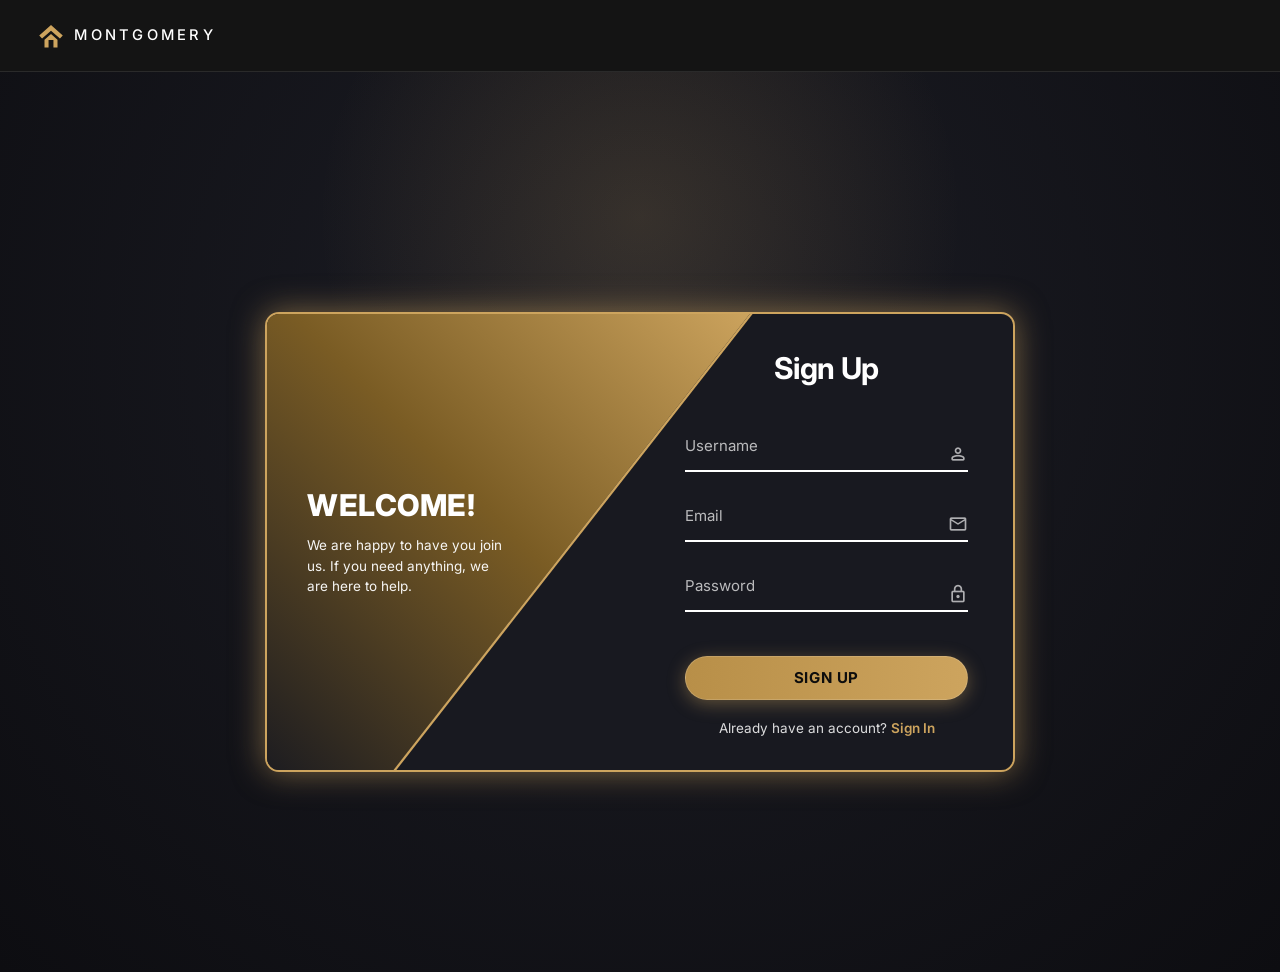
==== commit be2f2aed: "feat(auth): update authentication modal color palette to signature luxury gold theme" ====
--- a/register.html
+++ b/register.html
@@ -30,7 +30,7 @@
 
     <main class="auth-page-animated">
       <div class="container active animated-auth-box" id="animatedAuthBox">
-        <!-- Curved background shapes (Red-orange diagonal glow) -->
+        <!-- Curved background shapes (Gold diagonal glow) -->
         <div class="curved-shape" aria-hidden="true"></div>
         <div class="curved-shape2" aria-hidden="true"></div>
 
--- a/assets/css/style.css
+++ b/assets/css/style.css
@@ -336,7 +336,11 @@
   align-items: center;
   justify-content: space-between;
   height: 100%;
-  gap: var(--space-md);
+  width: 100%;
+  max-width: var(--container-max);
+  margin-inline: auto;
+  padding-inline: clamp(1.25rem, 3vw, 2.5rem);
+  gap: clamp(1rem, 2vw, 2rem);
   position: relative;
 }
 
@@ -368,24 +372,18 @@
 
 /* Navbar */
 .navbar {
-  display: flex;
-  align-items: center;
-  justify-content: flex-end;
-  flex: 1;
-  gap: clamp(1rem, 1.8vw, 2.2rem);
-  white-space: nowrap;
+  display: contents;
 }
 
 .navbar-list {
   display: flex;
   align-items: center;
-  gap: clamp(1.6rem, 2.5vw, 2.8rem);
+  justify-content: center;
+  gap: clamp(1.25rem, 2vw, 2.2rem);
   list-style: none;
   margin: 0;
   padding: 0;
-  position: absolute;
-  left: 50%;
-  transform: translateX(-50%);
+  flex-shrink: 0;
 }
 
 .nav-link {
@@ -426,6 +424,13 @@
 
 .nav-link.active::after {
   width: 100%;
+}
+
+.navbar-right {
+  display: flex;
+  align-items: center;
+  gap: clamp(0.75rem, 1.2vw, 1.25rem);
+  flex-shrink: 0;
 }
 
 .navbar-actions {
@@ -1949,15 +1954,73 @@
 @media (max-width: 1024px) {
 
   .header-container {
-    gap: var(--space-sm);
-  }
-
-  .navbar {
-    gap: 1.25rem;
+    padding-inline: clamp(0.75rem, 2vw, 1.25rem);
+    gap: clamp(0.4rem, 1vw, 0.75rem);
+  }
+
+  .logo {
+    gap: 8px;
+  }
+
+  .logo-icon {
+    width: 22px;
+    height: 22px;
+  }
+
+  .logo-text {
+    font-size: 0.82rem;
+    letter-spacing: 0.14em;
   }
 
   .navbar-list {
-    gap: 1.25rem;
+    gap: clamp(0.5rem, 1vw, 1rem);
+  }
+
+  .nav-link {
+    font-size: 0.74rem;
+    letter-spacing: 0.08em;
+    padding: 4px 0;
+  }
+
+  .navbar-right {
+    gap: clamp(0.35rem, 0.8vw, 0.75rem);
+  }
+
+  .navbar-actions {
+    gap: clamp(0.35rem, 0.8vw, 0.6rem);
+  }
+
+  .header .saved-nav-btn {
+    padding: 4px 8px;
+    font-size: 0.72rem;
+    gap: 4px;
+  }
+
+  .header .saved-nav-btn .material-symbols-rounded {
+    font-size: 15px;
+  }
+
+  .header .currency-switcher {
+    padding: 2px;
+  }
+
+  .header .currency-btn {
+    padding: 2px 6px;
+    font-size: 0.68rem;
+  }
+
+  .nav-action-link {
+    font-size: 0.72rem;
+  }
+
+  .nav-contact-btn {
+    width: 26px;
+    height: 26px;
+  }
+
+  .nav-contact-icon {
+    width: 15px;
+    height: 15px;
   }
 
   .search-bar {
@@ -2021,6 +2084,7 @@
   }
 
   .navbar {
+    display: flex;
     position: fixed;
     top: 0;
     right: 0;
@@ -2089,6 +2153,14 @@
     transform: none;
   }
 
+  .navbar-right {
+    display: flex;
+    flex-direction: column;
+    align-items: stretch;
+    width: 100%;
+    gap: var(--space-xl);
+  }
+
   .navbar-actions {
     flex-direction: column;
     align-items: stretch;
--- a/assets/css/auth.css
+++ b/assets/css/auth.css
@@ -84,7 +84,7 @@
   transform: translateX(-50%);
   width: 650px;
   height: 650px;
-  background: radial-gradient(circle, rgba(235, 83, 46, 0.14) 0%, transparent 70%);
+  background: radial-gradient(circle, rgba(205, 164, 94, 0.16) 0%, transparent 70%);
   pointer-events: none;
   z-index: 0;
 }
@@ -118,10 +118,11 @@
 }
 
 .auth-modal-close:hover {
-  background: #ff441f;
-  border-color: #ff441f;
+  background: var(--color-gold, #cda45e);
+  border-color: var(--color-gold, #cda45e);
+  color: var(--color-bg-primary, #0a0a0a);
   transform: rotate(90deg);
-  box-shadow: 0 0 16px rgba(255, 68, 31, 0.6);
+  box-shadow: 0 0 16px rgba(205, 164, 94, 0.6);
 }
 
 /* ==========================================
@@ -135,8 +136,8 @@
   width: 750px;
   height: 460px;
   background: #181920;
-  border: 2px solid #eb532e;
-  box-shadow: 0 0 28px rgba(235, 83, 46, 0.65), inset 0 0 16px rgba(235, 83, 46, 0.15);
+  border: 2px solid var(--color-gold, #cda45e);
+  box-shadow: 0 0 32px rgba(205, 164, 94, 0.55), inset 0 0 16px rgba(205, 164, 94, 0.12);
   border-radius: 14px;
   padding: 0;
   margin: 0;
@@ -145,7 +146,7 @@
 }
 
 /* ==========================================
-   CURVED ANIMATED SHAPES (Red-orange diagonal split)
+   CURVED ANIMATED SHAPES (Gold diagonal split)
    ========================================== */
 
 .animated-auth-box .curved-shape {
@@ -154,7 +155,7 @@
   top: -5px;
   height: 600px;
   width: 850px;
-  background: linear-gradient(45deg, #181920 15%, #c0391b 60%, #ff441f 100%);
+  background: linear-gradient(45deg, #181920 15%, #7a5c24 50%, var(--color-gold, #cda45e) 82%, var(--color-gold-light, #dfba78) 100%);
   transform: rotate(10deg) skewY(40deg);
   transform-origin: bottom right;
   transition: transform 1.3s cubic-bezier(0.4, 0, 0.2, 1);
@@ -175,7 +176,7 @@
   height: 700px;
   width: 850px;
   background: #181920;
-  border-top: 3px solid #ff441f;
+  border-top: 3px solid var(--color-gold, #cda45e);
   transform: rotate(0deg) skewY(0deg);
   transform-origin: bottom left;
   transition: transform 1.3s cubic-bezier(0.4, 0, 0.2, 1);
@@ -344,7 +345,7 @@
 .animated-auth-box .input-box input.has-value ~ label {
   top: 4px;
   font-size: 12.5px;
-  color: #ff4d29;
+  color: var(--color-gold, #cda45e);
   font-weight: 500;
 }
 
@@ -354,7 +355,7 @@
 }
 
 .animated-auth-box .input-box input:focus {
-  border-bottom-color: #ff4d29;
+  border-bottom-color: var(--color-gold, #cda45e);
 }
 
 .animated-auth-box .input-box .input-ico {
@@ -368,7 +369,7 @@
 }
 
 .animated-auth-box .input-box input:focus ~ .input-ico {
-  color: #ff4d29;
+  color: var(--color-gold, #cda45e);
 }
 
 /* ==========================================
@@ -379,15 +380,16 @@
   position: relative;
   width: 100%;
   height: 44px;
-  background: linear-gradient(90deg, #b23b1c, #d94b28);
+  background: linear-gradient(90deg, var(--color-gold-dark, #b88f48), var(--color-gold, #cda45e));
   border: 1px solid rgba(255, 255, 255, 0.15);
   outline: none;
   border-radius: 40px;
   cursor: pointer;
   font-size: 15px;
-  color: #ffffff;
-  font-weight: 600;
-  box-shadow: 0 4px 15px rgba(217, 75, 40, 0.4);
+  color: var(--color-text-inverse, #0d0d0d);
+  font-weight: 700;
+  letter-spacing: 0.04em;
+  box-shadow: 0 4px 18px rgba(205, 164, 94, 0.4);
   margin-top: 18px;
   transition: transform 0.2s ease, box-shadow 0.2s ease, background 0.25s ease;
   display: flex;
@@ -397,8 +399,8 @@
 
 .animated-auth-box .btn:hover {
   transform: translateY(-2px);
-  box-shadow: 0 6px 20px rgba(217, 75, 40, 0.65);
-  background: linear-gradient(90deg, #c4401f, #eb532e);
+  box-shadow: 0 6px 24px rgba(205, 164, 94, 0.6);
+  background: linear-gradient(90deg, var(--color-gold, #cda45e), var(--color-gold-light, #dfba78));
 }
 
 .animated-auth-box .btn:active {
@@ -417,7 +419,7 @@
 }
 
 .animated-auth-box .regi-link p a {
-  color: #eb532e;
+  color: var(--color-gold, #cda45e);
   text-decoration: none;
   font-weight: 600;
   transition: color 0.2s ease;
@@ -425,7 +427,7 @@
 
 .animated-auth-box .regi-link p a:hover {
   text-decoration: underline;
-  color: #ff7152;
+  color: var(--color-gold-light, #dfba78);
 }
 
 .animated-auth-box .animated-auth-feedback {
